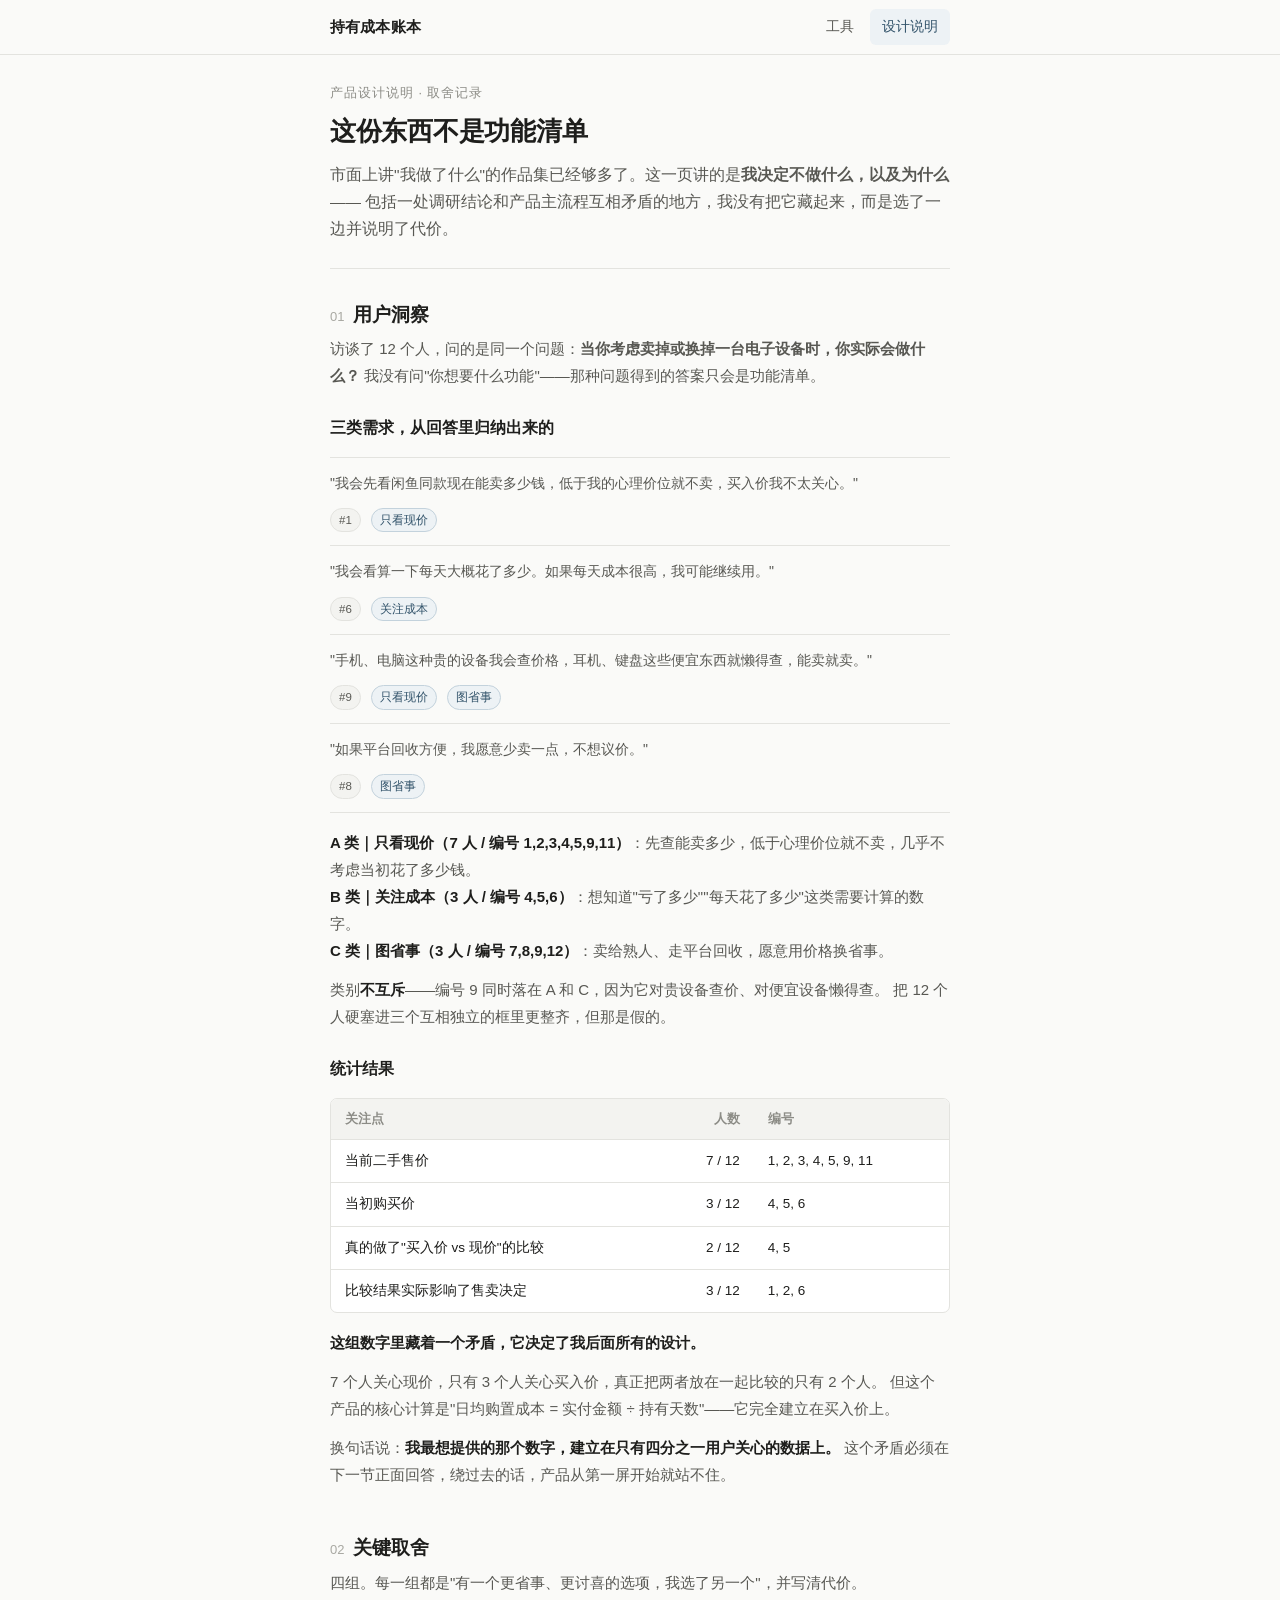
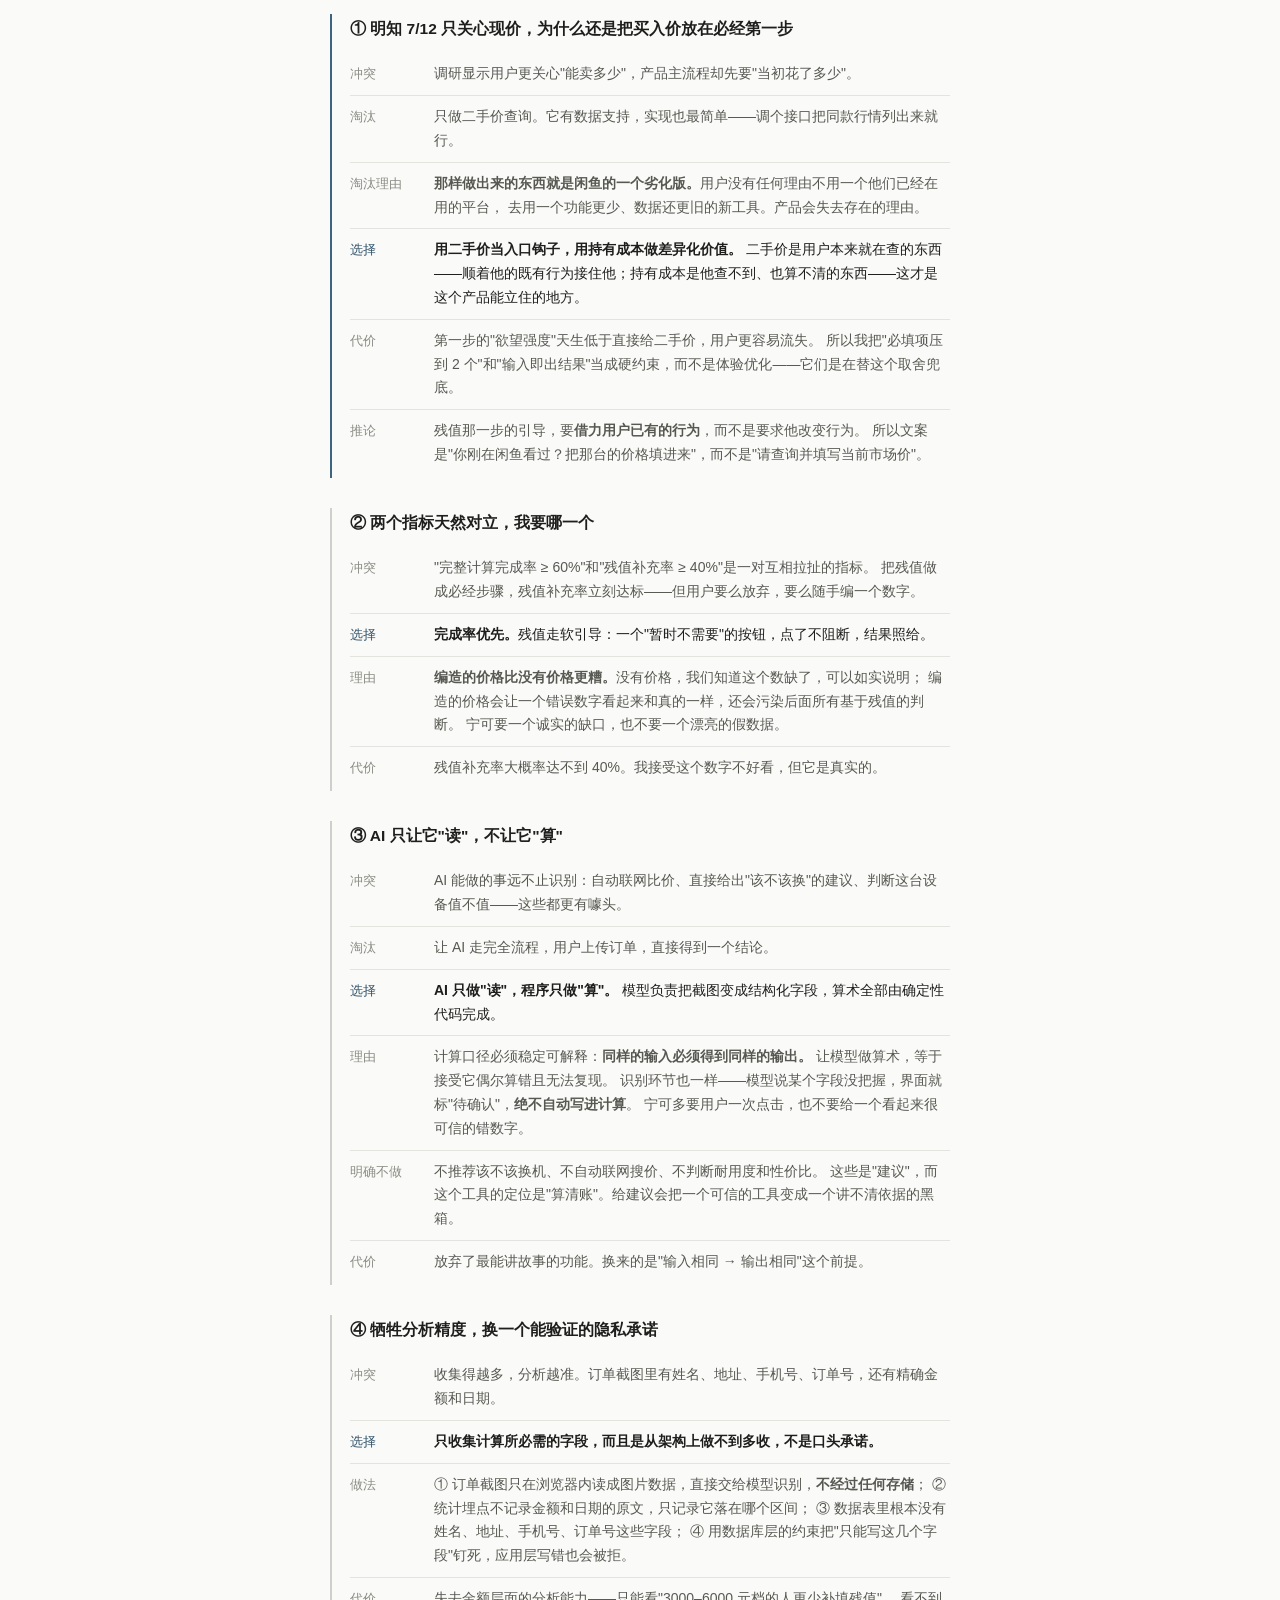
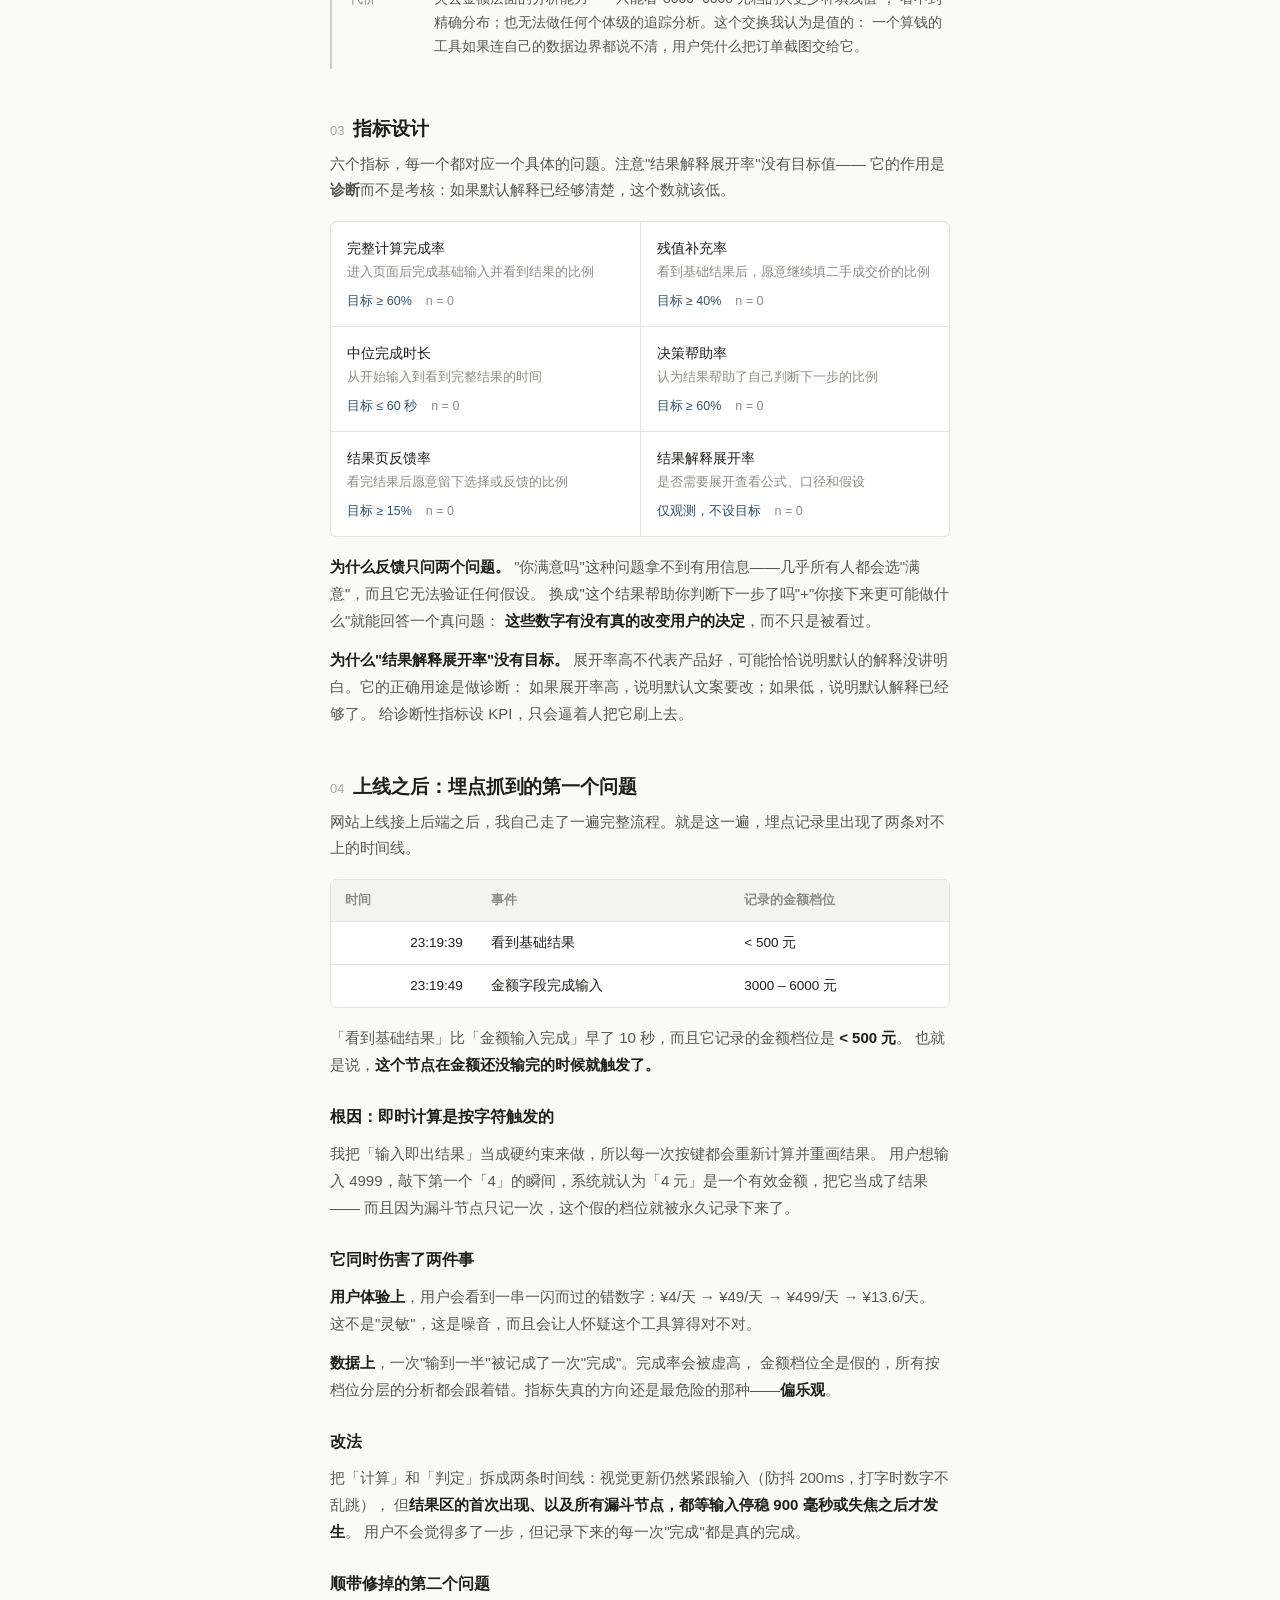
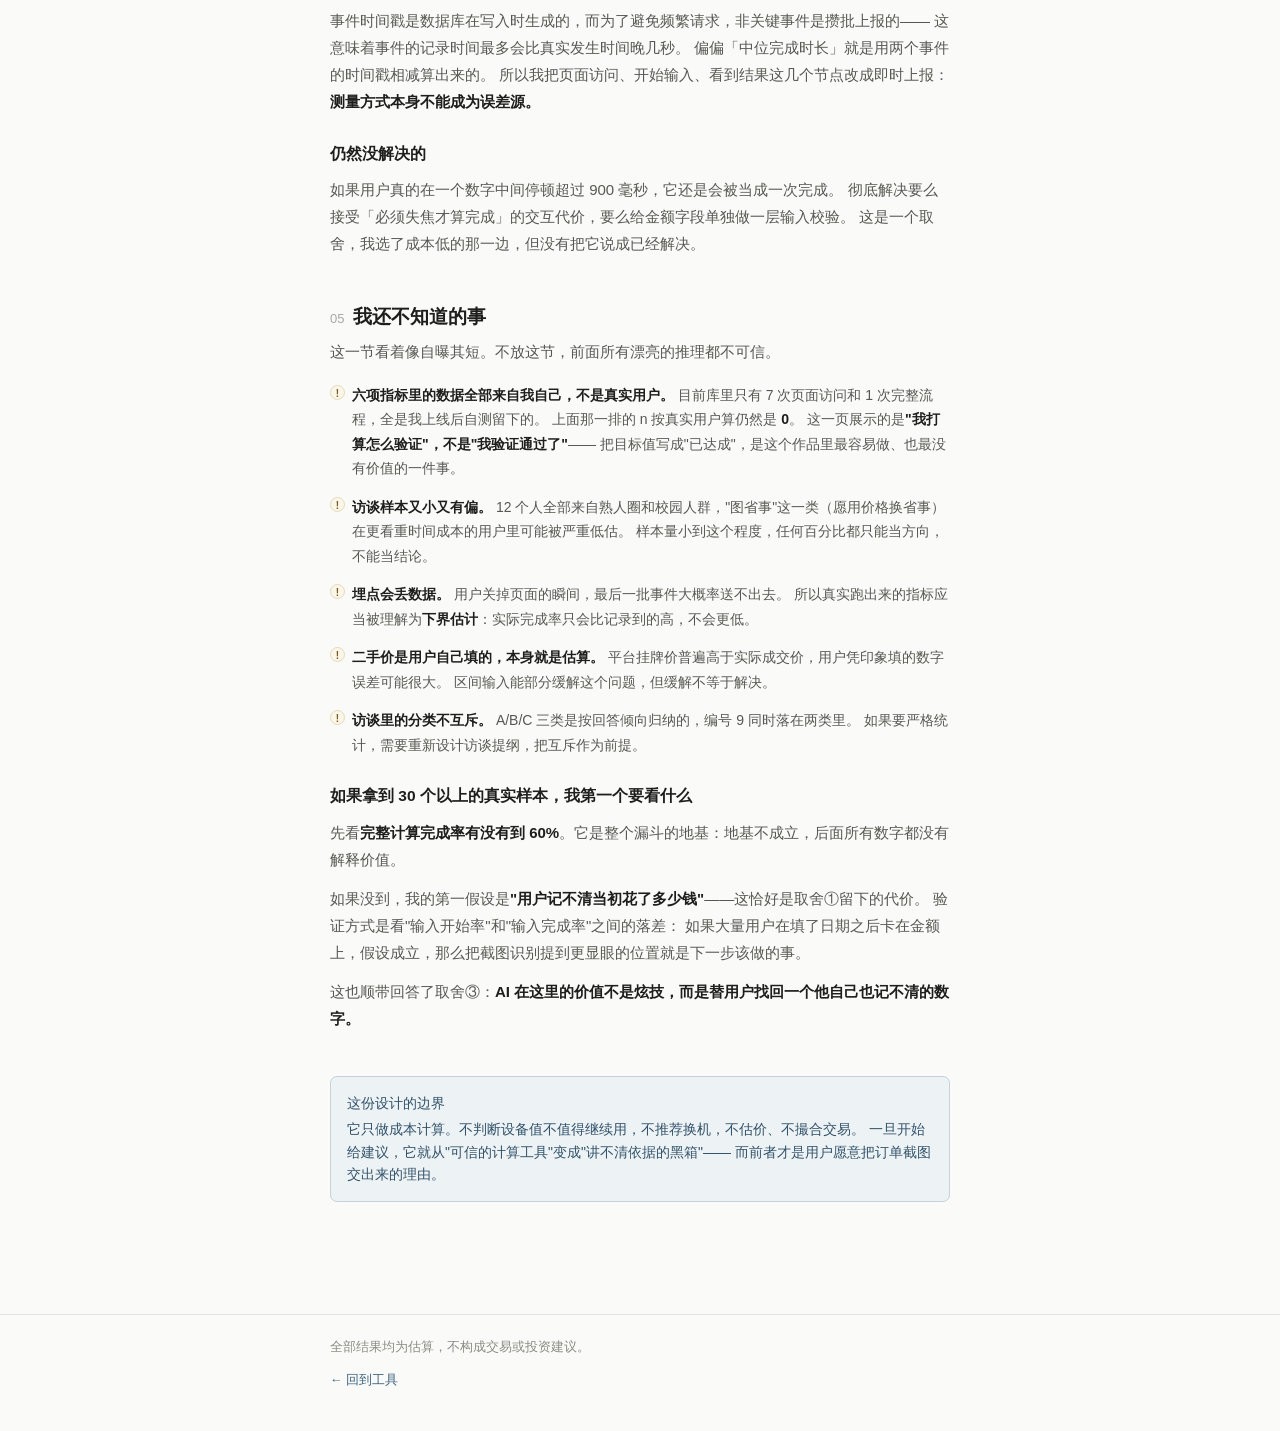
==== site/design.html @ 26c3d17f "初始提交：持有成本账本 v1.1 产品经理实习作品集网站。一个帮用户在出售或更换电子设备前 算清持有成本和价值回收情况的工具，站点自带设计说明页。  技术：纯静态 HTML/CSS/ES Module" ====
<!DOCTYPE html>
<html lang="zh-CN">
<head>
<meta charset="utf-8">
<meta name="viewport" content="width=device-width, initial-scale=1, viewport-fit=cover">
<title>设计说明与取舍记录 — 持有成本账本</title>
<meta name="description" content="12 人访谈的三类需求、四组关键取舍、六项指标口径，以及这份设计目前还不知道的事。">
<meta name="theme-color" content="#FAFAF8">
<link rel="stylesheet" href="assets/css/styles.css">
</head>
<body>

<header class="topbar">
  <div class="topbar__inner">
    <a class="brand" href="index.html">持有成本账本</a>
    <nav class="nav" aria-label="主导航">
      <a class="nav__link" href="index.html">工具</a>
      <a class="nav__link nav__link--active" href="design.html" aria-current="page">设计说明</a>
    </nav>
  </div>
</header>

<main class="page doc">

  <header class="doc__header">
    <div class="doc__kicker">产品设计说明 · 取舍记录</div>
    <h1 class="doc__title">这份东西不是功能清单</h1>
    <p class="doc__lead">
      市面上讲"我做了什么"的作品集已经够多了。这一页讲的是<strong>我决定不做什么，以及为什么</strong>——
      包括一处调研结论和产品主流程互相矛盾的地方，我没有把它藏起来，而是选了一边并说明了代价。
    </p>
  </header>

  <!-- ============================ 01 用户洞察 ============================ -->
  <section class="doc__section">
    <h2 class="doc__h2"><span class="doc__h2-num">01</span>用户洞察</h2>
    <p class="doc__intro">
      访谈了 12 个人，问的是同一个问题：<strong>当你考虑卖掉或换掉一台电子设备时，你实际会做什么？</strong>
      我没有问"你想要什么功能"——那种问题得到的答案只会是功能清单。
    </p>

    <div class="doc__body">
      <h3 class="doc__h3">三类需求，从回答里归纳出来的</h3>

      <div class="quote-list">
        <div class="quote">
          <p class="quote__text">"我会先看闲鱼同款现在能卖多少钱，低于我的心理价位就不卖，买入价我不太关心。"</p>
          <p class="quote__meta"><span class="tag">#1</span><span class="tag tag--accent">只看现价</span></p>
        </div>
        <div class="quote">
          <p class="quote__text">"我会看算一下每天大概花了多少。如果每天成本很高，我可能继续用。"</p>
          <p class="quote__meta"><span class="tag">#6</span><span class="tag tag--accent">关注成本</span></p>
        </div>
        <div class="quote">
          <p class="quote__text">"手机、电脑这种贵的设备我会查价格，耳机、键盘这些便宜东西就懒得查，能卖就卖。"</p>
          <p class="quote__meta"><span class="tag">#9</span><span class="tag tag--accent">只看现价</span><span class="tag tag--accent">图省事</span></p>
        </div>
        <div class="quote">
          <p class="quote__text">"如果平台回收方便，我愿意少卖一点，不想议价。"</p>
          <p class="quote__meta"><span class="tag">#8</span><span class="tag tag--accent">图省事</span></p>
        </div>
      </div>

      <p>
        <strong>A 类｜只看现价（7 人 / 编号 1,2,3,4,5,9,11）</strong>：先查能卖多少，低于心理价位就不卖，几乎不考虑当初花了多少钱。<br>
        <strong>B 类｜关注成本（3 人 / 编号 4,5,6）</strong>：想知道"亏了多少""每天花了多少"这类需要计算的数字。<br>
        <strong>C 类｜图省事（3 人 / 编号 7,8,9,12）</strong>：卖给熟人、走平台回收，愿意用价格换省事。
      </p>
      <p>
        类别<strong>不互斥</strong>——编号 9 同时落在 A 和 C，因为它对贵设备查价、对便宜设备懒得查。
        把 12 个人硬塞进三个互相独立的框里更整齐，但那是假的。
      </p>

      <h3 class="doc__h3">统计结果</h3>
    </div>

    <div class="table-wrap">
      <table>
        <thead>
          <tr><th>关注点</th><th class="num">人数</th><th>编号</th></tr>
        </thead>
        <tbody>
          <tr><td>当前二手售价</td><td class="num">7 / 12</td><td>1, 2, 3, 4, 5, 9, 11</td></tr>
          <tr><td>当初购买价</td><td class="num">3 / 12</td><td>4, 5, 6</td></tr>
          <tr><td>真的做了"买入价 vs 现价"的比较</td><td class="num">2 / 12</td><td>4, 5</td></tr>
          <tr><td>比较结果实际影响了售卖决定</td><td class="num">3 / 12</td><td>1, 2, 6</td></tr>
        </tbody>
      </table>
    </div>

    <div class="doc__body">
      <p>
        <strong>这组数字里藏着一个矛盾，它决定了我后面所有的设计。</strong>
      </p>
      <p>
        7 个人关心现价，只有 3 个人关心买入价，真正把两者放在一起比较的只有 2 个人。
        但这个产品的核心计算是"日均购置成本 = 实付金额 ÷ 持有天数"——它完全建立在买入价上。
      </p>
      <p>
        换句话说：<strong>我最想提供的那个数字，建立在只有四分之一用户关心的数据上。</strong>
        这个矛盾必须在下一节正面回答，绕过去的话，产品从第一屏开始就站不住。
      </p>
    </div>
  </section>

  <!-- ============================ 02 取舍 ============================ -->
  <section class="doc__section">
    <h2 class="doc__h2"><span class="doc__h2-num">02</span>关键取舍</h2>
    <p class="doc__intro">
      四组。每一组都是"有一个更省事、更讨喜的选项，我选了另一个"，并写清代价。
    </p>

    <div class="tradeoff tradeoff--key">
      <h3 class="tradeoff__title">① 明知 7/12 只关心现价，为什么还是把买入价放在必经第一步</h3>
      <dl>
        <div class="tradeoff__row">
          <dt>冲突</dt>
          <dd>调研显示用户更关心"能卖多少"，产品主流程却先要"当初花了多少"。</dd>
        </div>
        <div class="tradeoff__row">
          <dt>淘汰</dt>
          <dd>只做二手价查询。它有数据支持，实现也最简单——调个接口把同款行情列出来就行。</dd>
        </div>
        <div class="tradeoff__row">
          <dt>淘汰理由</dt>
          <dd>
            <strong>那样做出来的东西就是闲鱼的一个劣化版。</strong>用户没有任何理由不用一个他们已经在用的平台，
            去用一个功能更少、数据还更旧的新工具。产品会失去存在的理由。
          </dd>
        </div>
        <div class="tradeoff__row tradeoff__row--choice">
          <dt>选择</dt>
          <dd>
            <strong>用二手价当入口钩子，用持有成本做差异化价值。</strong>
            二手价是用户本来就在查的东西——顺着他的既有行为接住他；持有成本是他查不到、也算不清的东西——这才是这个产品能立住的地方。
          </dd>
        </div>
        <div class="tradeoff__row">
          <dt>代价</dt>
          <dd>
            第一步的"欲望强度"天生低于直接给二手价，用户更容易流失。
            所以我把"必填项压到 2 个"和"输入即出结果"当成硬约束，而不是体验优化——它们是在替这个取舍兜底。
          </dd>
        </div>
        <div class="tradeoff__row">
          <dt>推论</dt>
          <dd>
            残值那一步的引导，要<strong>借力用户已有的行为</strong>，而不是要求他改变行为。
            所以文案是"你刚在闲鱼看过？把那台的价格填进来"，而不是"请查询并填写当前市场价"。
          </dd>
        </div>
      </dl>
    </div>

    <div class="tradeoff">
      <h3 class="tradeoff__title">② 两个指标天然对立，我要哪一个</h3>
      <dl>
        <div class="tradeoff__row">
          <dt>冲突</dt>
          <dd>
            "完整计算完成率 ≥ 60%"和"残值补充率 ≥ 40%"是一对互相拉扯的指标。
            把残值做成必经步骤，残值补充率立刻达标——但用户要么放弃，要么随手编一个数字。
          </dd>
        </div>
        <div class="tradeoff__row tradeoff__row--choice">
          <dt>选择</dt>
          <dd>
            <strong>完成率优先。</strong>残值走软引导：一个"暂时不需要"的按钮，点了不阻断，结果照给。
          </dd>
        </div>
        <div class="tradeoff__row">
          <dt>理由</dt>
          <dd>
            <strong>编造的价格比没有价格更糟。</strong>没有价格，我们知道这个数缺了，可以如实说明；
            编造的价格会让一个错误数字看起来和真的一样，还会污染后面所有基于残值的判断。
            宁可要一个诚实的缺口，也不要一个漂亮的假数据。
          </dd>
        </div>
        <div class="tradeoff__row">
          <dt>代价</dt>
          <dd>残值补充率大概率达不到 40%。我接受这个数字不好看，但它是真实的。</dd>
        </div>
      </dl>
    </div>

    <div class="tradeoff">
      <h3 class="tradeoff__title">③ AI 只让它"读"，不让它"算"</h3>
      <dl>
        <div class="tradeoff__row">
          <dt>冲突</dt>
          <dd>
            AI 能做的事远不止识别：自动联网比价、直接给出"该不该换"的建议、判断这台设备值不值——这些都更有噱头。
          </dd>
        </div>
        <div class="tradeoff__row">
          <dt>淘汰</dt>
          <dd>让 AI 走完全流程，用户上传订单，直接得到一个结论。</dd>
        </div>
        <div class="tradeoff__row tradeoff__row--choice">
          <dt>选择</dt>
          <dd>
            <strong>AI 只做"读"，程序只做"算"。</strong>
            模型负责把截图变成结构化字段，算术全部由确定性代码完成。
          </dd>
        </div>
        <div class="tradeoff__row">
          <dt>理由</dt>
          <dd>
            计算口径必须稳定可解释：<strong>同样的输入必须得到同样的输出。</strong>
            让模型做算术，等于接受它偶尔算错且无法复现。
            识别环节也一样——模型说某个字段没把握，界面就标"待确认"，<strong>绝不自动写进计算</strong>。
            宁可多要用户一次点击，也不要给一个看起来很可信的错数字。
          </dd>
        </div>
        <div class="tradeoff__row">
          <dt>明确不做</dt>
          <dd>
            不推荐该不该换机、不自动联网搜价、不判断耐用度和性价比。
            这些是"建议"，而这个工具的定位是"算清账"。给建议会把一个可信的工具变成一个讲不清依据的黑箱。
          </dd>
        </div>
        <div class="tradeoff__row">
          <dt>代价</dt>
          <dd>放弃了最能讲故事的功能。换来的是"输入相同 → 输出相同"这个前提。</dd>
        </div>
      </dl>
    </div>

    <div class="tradeoff">
      <h3 class="tradeoff__title">④ 牺牲分析精度，换一个能验证的隐私承诺</h3>
      <dl>
        <div class="tradeoff__row">
          <dt>冲突</dt>
          <dd>收集得越多，分析越准。订单截图里有姓名、地址、手机号、订单号，还有精确金额和日期。</dd>
        </div>
        <div class="tradeoff__row tradeoff__row--choice">
          <dt>选择</dt>
          <dd><strong>只收集计算所必需的字段，而且是从架构上做不到多收，不是口头承诺。</strong></dd>
        </div>
        <div class="tradeoff__row">
          <dt>做法</dt>
          <dd>
            ① 订单截图只在浏览器内读成图片数据，直接交给模型识别，<strong>不经过任何存储</strong>；
            ② 统计埋点不记录金额和日期的原文，只记录它落在哪个区间；
            ③ 数据表里根本没有姓名、地址、手机号、订单号这些字段；
            ④ 用数据库层的约束把"只能写这几个字段"钉死，应用层写错也会被拒。
          </dd>
        </div>
        <div class="tradeoff__row">
          <dt>代价</dt>
          <dd>
            失去金额层面的分析能力——只能看"3000–6000 元档的人更少补填残值"，
            看不到精确分布；也无法做任何个体级的追踪分析。这个交换我认为是值的：
            一个算钱的工具如果连自己的数据边界都说不清，用户凭什么把订单截图交给它。
          </dd>
        </div>
      </dl>
    </div>
  </section>

  <!-- ============================ 03 指标 ============================ -->
  <section class="doc__section">
    <h2 class="doc__h2"><span class="doc__h2-num">03</span>指标设计</h2>
    <p class="doc__intro">
      六个指标，每一个都对应一个具体的问题。注意"结果解释展开率"没有目标值——
      它的作用是<strong>诊断</strong>而不是考核：如果默认解释已经够清楚，这个数就该低。
    </p>

    <div class="metric-grid">
      <div class="metric">
        <div class="metric__name">完整计算完成率</div>
        <p class="metric__def">进入页面后完成基础输入并看到结果的比例</p>
        <div class="metric__foot"><span class="metric__target">目标 ≥ 60%</span><span class="metric__n">n = 0</span></div>
      </div>
      <div class="metric">
        <div class="metric__name">残值补充率</div>
        <p class="metric__def">看到基础结果后，愿意继续填二手成交价的比例</p>
        <div class="metric__foot"><span class="metric__target">目标 ≥ 40%</span><span class="metric__n">n = 0</span></div>
      </div>
      <div class="metric">
        <div class="metric__name">中位完成时长</div>
        <p class="metric__def">从开始输入到看到完整结果的时间</p>
        <div class="metric__foot"><span class="metric__target">目标 ≤ 60 秒</span><span class="metric__n">n = 0</span></div>
      </div>
      <div class="metric">
        <div class="metric__name">决策帮助率</div>
        <p class="metric__def">认为结果帮助了自己判断下一步的比例</p>
        <div class="metric__foot"><span class="metric__target">目标 ≥ 60%</span><span class="metric__n">n = 0</span></div>
      </div>
      <div class="metric">
        <div class="metric__name">结果页反馈率</div>
        <p class="metric__def">看完结果后愿意留下选择或反馈的比例</p>
        <div class="metric__foot"><span class="metric__target">目标 ≥ 15%</span><span class="metric__n">n = 0</span></div>
      </div>
      <div class="metric">
        <div class="metric__name">结果解释展开率</div>
        <p class="metric__def">是否需要展开查看公式、口径和假设</p>
        <div class="metric__foot"><span class="metric__target">仅观测，不设目标</span><span class="metric__n">n = 0</span></div>
      </div>
    </div>

    <div class="doc__body">
      <p>
        <strong>为什么反馈只问两个问题。</strong>
        "你满意吗"这种问题拿不到有用信息——几乎所有人都会选"满意"，而且它无法验证任何假设。
        换成"这个结果帮助你判断下一步了吗"+"你接下来更可能做什么"就能回答一个真问题：
        <strong>这些数字有没有真的改变用户的决定</strong>，而不只是被看过。
      </p>
      <p>
        <strong>为什么"结果解释展开率"没有目标。</strong>
        展开率高不代表产品好，可能恰恰说明默认的解释没讲明白。它的正确用途是做诊断：
        如果展开率高，说明默认文案要改；如果低，说明默认解释已经够了。
        给诊断性指标设 KPI，只会逼着人把它刷上去。
      </p>
    </div>
  </section>

  <!-- ==================== 04 上线后发现的问题 ==================== -->
  <section class="doc__section">
    <h2 class="doc__h2"><span class="doc__h2-num">04</span>上线之后：埋点抓到的第一个问题</h2>
    <p class="doc__intro">
      网站上线接上后端之后，我自己走了一遍完整流程。就是这一遍，埋点记录里出现了两条对不上的时间线。
    </p>

    <div class="table-wrap">
      <table>
        <thead>
          <tr><th>时间</th><th>事件</th><th>记录的金额档位</th></tr>
        </thead>
        <tbody>
          <tr><td class="num">23:19:39</td><td>看到基础结果</td><td>&lt; 500 元</td></tr>
          <tr><td class="num">23:19:49</td><td>金额字段完成输入</td><td>3000 – 6000 元</td></tr>
        </tbody>
      </table>
    </div>

    <div class="doc__body">
      <p>
        「看到基础结果」比「金额输入完成」早了 10 秒，而且它记录的金额档位是 <strong>&lt; 500 元</strong>。
        也就是说，<strong>这个节点在金额还没输完的时候就触发了。</strong>
      </p>

      <h3 class="doc__h3">根因：即时计算是按字符触发的</h3>
      <p>
        我把「输入即出结果」当成硬约束来做，所以每一次按键都会重新计算并重画结果。
        用户想输入 4999，敲下第一个「4」的瞬间，系统就认为「4 元」是一个有效金额，把它当成了结果——
        而且因为漏斗节点只记一次，这个假的档位就被永久记录下来了。
      </p>

      <h3 class="doc__h3">它同时伤害了两件事</h3>
      <p>
        <strong>用户体验上</strong>，用户会看到一串一闪而过的错数字：¥4/天 → ¥49/天 → ¥499/天 → ¥13.6/天。
        这不是"灵敏"，这是噪音，而且会让人怀疑这个工具算得对不对。
      </p>
      <p>
        <strong>数据上</strong>，一次"输到一半"被记成了一次"完成"。完成率会被虚高，
        金额档位全是假的，所有按档位分层的分析都会跟着错。指标失真的方向还是最危险的那种——<strong>偏乐观</strong>。
      </p>

      <h3 class="doc__h3">改法</h3>
      <p>
        把「计算」和「判定」拆成两条时间线：视觉更新仍然紧跟输入（防抖 200ms，打字时数字不乱跳），
        但<strong>结果区的首次出现、以及所有漏斗节点，都等输入停稳 900 毫秒或失焦之后才发生</strong>。
        用户不会觉得多了一步，但记录下来的每一次"完成"都是真的完成。
      </p>

      <h3 class="doc__h3">顺带修掉的第二个问题</h3>
      <p>
        事件时间戳是数据库在写入时生成的，而为了避免频繁请求，非关键事件是攒批上报的——
        这意味着事件的记录时间最多会比真实发生时间晚几秒。
        偏偏「中位完成时长」就是用两个事件的时间戳相减算出来的。
        所以我把页面访问、开始输入、看到结果这几个节点改成即时上报：<strong>测量方式本身不能成为误差源。</strong>
      </p>

      <h3 class="doc__h3">仍然没解决的</h3>
      <p>
        如果用户真的在一个数字中间停顿超过 900 毫秒，它还是会被当成一次完成。
        彻底解决要么接受「必须失焦才算完成」的交互代价，要么给金额字段单独做一层输入校验。
        这是一个取舍，我选了成本低的那一边，但没有把它说成已经解决。
      </p>
    </div>
  </section>

  <!-- ============================ 05 局限 ============================ -->
  <section class="doc__section">
    <h2 class="doc__h2"><span class="doc__h2-num">05</span>我还不知道的事</h2>
    <p class="doc__intro">
      这一节看着像自曝其短。不放这节，前面所有漂亮的推理都不可信。
    </p>

    <div class="limit-list">
      <div class="limit">
        <strong>六项指标里的数据全部来自我自己，不是真实用户。</strong>
        目前库里只有 7 次页面访问和 1 次完整流程，全是我上线后自测留下的。
        上面那一排的 n 按真实用户算仍然是 <strong>0</strong>。
        这一页展示的是<strong>"我打算怎么验证"，不是"我验证通过了"</strong>——
        把目标值写成"已达成"，是这个作品里最容易做、也最没有价值的一件事。
      </div>
      <div class="limit">
        <strong>访谈样本又小又有偏。</strong>
        12 个人全部来自熟人圈和校园人群，"图省事"这一类（愿用价格换省事）
        在更看重时间成本的用户里可能被严重低估。
        样本量小到这个程度，任何百分比都只能当方向，不能当结论。
      </div>
      <div class="limit">
        <strong>埋点会丢数据。</strong>
        用户关掉页面的瞬间，最后一批事件大概率送不出去。
        所以真实跑出来的指标应当被理解为<strong>下界估计</strong>：实际完成率只会比记录到的高，不会更低。
      </div>
      <div class="limit">
        <strong>二手价是用户自己填的，本身就是估算。</strong>
        平台挂牌价普遍高于实际成交价，用户凭印象填的数字误差可能很大。
        区间输入能部分缓解这个问题，但缓解不等于解决。
      </div>
      <div class="limit">
        <strong>访谈里的分类不互斥。</strong>
        A/B/C 三类是按回答倾向归纳的，编号 9 同时落在两类里。
        如果要严格统计，需要重新设计访谈提纲，把互斥作为前提。
      </div>
    </div>

    <div class="doc__body">
      <h3 class="doc__h3">如果拿到 30 个以上的真实样本，我第一个要看什么</h3>
      <p>
        先看<strong>完整计算完成率有没有到 60%</strong>。它是整个漏斗的地基：地基不成立，后面所有数字都没有解释价值。
      </p>
      <p>
        如果没到，我的第一假设是<strong>"用户记不清当初花了多少钱"</strong>——这恰好是取舍①留下的代价。
        验证方式是看"输入开始率"和"输入完成率"之间的落差：
        如果大量用户在填了日期之后卡在金额上，假设成立，那么把截图识别提到更显眼的位置就是下一步该做的事。
      </p>
      <p>
        这也顺带回答了取舍③：<strong>AI 在这里的价值不是炫技，而是替用户找回一个他自己也记不清的数字。</strong>
      </p>
    </div>
  </section>

  <div class="notice notice--accent">
    <div class="notice__title">这份设计的边界</div>
    <p>它只做成本计算。不判断设备值不值得继续用，不推荐换机，不估价、不撮合交易。
       一旦开始给建议，它就从"可信的计算工具"变成"讲不清依据的黑箱"——
       而前者才是用户愿意把订单截图交出来的理由。</p>
  </div>

</main>

<footer class="footer">
  <div class="footer__inner">
    <p>全部结果均为估算，不构成交易或投资建议。</p>
    <div class="footer__links">
      <a href="index.html">← 回到工具</a>
    </div>
  </div>
</footer>

</body>
</html>
---- site/assets/css/styles.css ----
/* ==========================================================================
   持有成本账本 — 样式表
   原则：浅色中性背景 / 深灰近黑正文 / 单一低饱和强调色 / 圆角 6–8px
        移动端优先 / 无渐变 / 无装饰插画 / 无光效
   数字层级：主金额 > 百分比与日均 > 公式与说明
   ========================================================================== */

:root {
  /* 表面与文字 */
  --bg:            #FAFAF8;
  --surface:       #FFFFFF;
  --surface-sunken:#F3F3F0;
  --border:        #E3E3DF;
  --border-strong: #D0D0CB;

  --text:          #1E1E1C;
  --text-secondary:#585853;
  --text-muted:    #8C8C86;
  --text-faint:    #A8A8A2;

  /* 唯一低饱和强调色 */
  --accent:        #3E6580;
  --accent-dark:   #32536A;
  --accent-tint:   #EDF2F5;
  --accent-line:   #C3D2DC;

  /* 状态色（低饱和，只用于提示与错误，不表达涨跌） */
  --warn-text:     #7A5C22;
  --warn-bg:       #FBF6EA;
  --warn-line:     #E8D9B5;
  --error-text:    #8A4A42;
  --error-bg:      #FBF1EF;
  --error-line:    #E8CBC6;

  /* 尺寸 */
  --radius:        7px;
  --radius-sm:     6px;
  --radius-pill:   999px;

  --measure:       660px;
  --gutter:        20px;

  /* 字体 */
  --font: -apple-system, BlinkMacSystemFont, "Segoe UI", "PingFang SC",
          "Hiragino Sans GB", "Microsoft YaHei", "Source Han Sans SC",
          "Noto Sans CJK SC", "Helvetica Neue", Arial, sans-serif;
  --font-mono: ui-monospace, SFMono-Regular, "SF Mono", Menlo, Consolas,
               "Liberation Mono", monospace;
}

/* --------------------------------------------------------------------------
   Reset
   -------------------------------------------------------------------------- */

*, *::before, *::after { box-sizing: border-box; }

html {
  -webkit-text-size-adjust: 100%;
  scroll-behavior: smooth;
}

body {
  margin: 0;
  background: var(--bg);
  color: var(--text);
  font-family: var(--font);
  font-size: 15px;
  line-height: 1.65;
  -webkit-font-smoothing: antialiased;
  text-rendering: optimizeLegibility;
}

h1, h2, h3, h4, p, dl, dd, dt, figure, blockquote { margin: 0; }
ul, ol { margin: 0; padding: 0; list-style: none; }
button { font: inherit; color: inherit; }

a { color: var(--accent); text-decoration: none; }
a:hover { text-decoration: underline; text-underline-offset: 2px; }

/* --------------------------------------------------------------------------
   顶栏
   -------------------------------------------------------------------------- */

.topbar {
  position: sticky;
  top: 0;
  z-index: 20;
  background: rgba(250, 250, 248, 0.92);
  backdrop-filter: saturate(160%) blur(8px);
  border-bottom: 1px solid var(--border);
}

.topbar__inner {
  max-width: var(--measure);
  margin: 0 auto;
  padding: 0 var(--gutter);
  height: 54px;
  display: flex;
  align-items: center;
  justify-content: space-between;
  gap: 16px;
}

.brand {
  font-size: 15px;
  font-weight: 600;
  color: var(--text);
  letter-spacing: 0.01em;
  white-space: nowrap;
}
.brand:hover { text-decoration: none; color: var(--accent); }

.nav { display: flex; gap: 4px; }

.nav__link {
  display: inline-block;
  padding: 6px 12px;
  border-radius: var(--radius-sm);
  font-size: 14px;
  color: var(--text-secondary);
  white-space: nowrap;
}
.nav__link:hover {
  text-decoration: none;
  background: var(--surface-sunken);
  color: var(--text);
}
.nav__link--active {
  background: var(--accent-tint);
  color: var(--accent-dark);
  font-weight: 500;
}

/* --------------------------------------------------------------------------
   页面容器
   -------------------------------------------------------------------------- */

.page {
  max-width: var(--measure);
  margin: 0 auto;
  padding: 28px var(--gutter) 72px;
}

.page__title {
  font-size: 25px;
  line-height: 1.35;
  font-weight: 600;
  letter-spacing: -0.01em;
  margin-bottom: 8px;
}

.page__sub {
  color: var(--text-secondary);
  margin-bottom: 28px;
}

/* 分区之间用发丝线与留白分隔，不做卡片嵌套 */
.section { padding-bottom: 32px; }
.section + .section {
  border-top: 1px solid var(--border);
  padding-top: 32px;
}
.section[hidden] { display: none; }

.section__title {
  font-size: 13px;
  font-weight: 600;
  letter-spacing: 0.08em;
  text-transform: uppercase;
  color: var(--text-muted);
  margin-bottom: 16px;
}

.section__lead {
  color: var(--text-secondary);
  margin: -8px 0 20px;
}

/* --------------------------------------------------------------------------
   表单
   -------------------------------------------------------------------------- */

.form { display: block; }

.field { margin-bottom: 22px; }

.field__label {
  display: block;
  font-size: 14px;
  font-weight: 500;
  margin-bottom: 7px;
  color: var(--text);
}

.field__req {
  font-size: 12px;
  color: var(--text-muted);
  font-weight: 400;
  margin-left: 6px;
}

.field__input {
  display: block;
  width: 100%;
  padding: 11px 13px;
  font-family: inherit;
  font-size: 16px;   /* 16px 避免移动端聚焦缩放 */
  line-height: 1.4;
  color: var(--text);
  background: var(--surface);
  border: 1px solid var(--border-strong);
  border-radius: var(--radius);
  transition: border-color .12s ease, box-shadow .12s ease;
  font-variant-numeric: tabular-nums;
}

.field__input::placeholder { color: var(--text-faint); }

.field__input:focus {
  outline: none;
  border-color: var(--accent);
  box-shadow: 0 0 0 3px var(--accent-tint);
}

/* 校验状态：错误与提示分别落在可见边框上（金额输入的外框是 .input-affix） */
.field__input.is-invalid,
.input-affix.is-invalid,
.ocr-review__input.is-invalid {
  border-color: var(--error-line);
  background: var(--error-bg);
}
.field__input.is-warn,
.input-affix.is-warn {
  border-color: var(--warn-line);
  background: var(--warn-bg);
}

.field__hint {
  font-size: 12.5px;
  color: var(--text-muted);
  margin-top: 6px;
  line-height: 1.5;
}

.field__error {
  font-size: 12.5px;
  color: var(--error-text);
  margin-top: 6px;
  line-height: 1.5;
}
.field__error[hidden] { display: none; }

/* 带前后缀的金额输入 */
.input-affix {
  display: flex;
  align-items: stretch;
  border: 1px solid var(--border-strong);
  border-radius: var(--radius);
  background: var(--surface);
  overflow: hidden;
  transition: border-color .12s ease, box-shadow .12s ease;
}
.input-affix:focus-within {
  border-color: var(--accent);
  box-shadow: 0 0 0 3px var(--accent-tint);
}
.input-affix__sign {
  display: flex;
  align-items: center;
  padding: 0 2px 0 13px;
  color: var(--text-muted);
  font-size: 16px;
  user-select: none;
}
.input-affix__input {
  flex: 1;
  min-width: 0;
  border: 0;
  background: transparent;
  padding: 11px 13px 11px 5px;
  font-family: inherit;
  font-size: 16px;
  color: var(--text);
  font-variant-numeric: tabular-nums;
}
.input-affix__input:focus { outline: none; }
.input-affix__input::placeholder { color: var(--text-faint); }

/* 区间输入 */
.range-inputs {
  display: flex;
  align-items: center;
  gap: 10px;
}
.range-inputs > * { flex: 1; min-width: 0; }
.range-inputs__sep {
  flex: 0 0 auto;
  color: var(--text-muted);
  font-size: 14px;
}

/* 分段选择 */
.segmented {
  display: inline-flex;
  padding: 2px;
  background: var(--surface-sunken);
  border: 1px solid var(--border);
  border-radius: var(--radius);
  gap: 2px;
}
.segmented__btn {
  border: 0;
  background: transparent;
  padding: 6px 14px;
  border-radius: 5px;
  font-size: 13.5px;
  color: var(--text-secondary);
  cursor: pointer;
  white-space: nowrap;
  transition: background .12s ease, color .12s ease;
}
.segmented__btn:hover { color: var(--text); }
.segmented__btn[aria-pressed="true"] {
  background: var(--surface);
  color: var(--accent-dark);
  font-weight: 500;
  box-shadow: 0 1px 2px rgba(0, 0, 0, 0.05);
}

/* --------------------------------------------------------------------------
   按钮
   -------------------------------------------------------------------------- */

.btn {
  display: inline-flex;
  align-items: center;
  justify-content: center;
  gap: 7px;
  padding: 11px 18px;
  border-radius: var(--radius);
  border: 1px solid transparent;
  font-size: 15px;
  font-weight: 500;
  cursor: pointer;
  transition: background .12s ease, border-color .12s ease, color .12s ease;
  text-align: center;
}
.btn:hover { text-decoration: none; }

.btn--primary {
  background: var(--accent);
  color: #fff;
}
.btn--primary:hover { background: var(--accent-dark); }

.btn--ghost {
  background: var(--surface);
  border-color: var(--border-strong);
  color: var(--text);
}
.btn--ghost:hover { background: var(--surface-sunken); }

.btn--quiet {
  background: transparent;
  color: var(--text-secondary);
  padding: 8px 10px;
  font-size: 14px;
}
.btn--quiet:hover { color: var(--text); background: var(--surface-sunken); }

.btn--block { width: 100%; }
.btn[disabled] { opacity: .5; cursor: not-allowed; }

.btn-row {
  display: flex;
  flex-wrap: wrap;
  gap: 10px;
  align-items: center;
  margin-top: 4px;
}

/* --------------------------------------------------------------------------
   结果区
   -------------------------------------------------------------------------- */

/* 主数字：金额最大 */
.result-hero {
  padding: 4px 0 20px;
}
.result-hero__label {
  font-size: 13px;
  color: var(--text-muted);
  margin-bottom: 6px;
}
.result-hero__value {
  font-size: 44px;
  line-height: 1.1;
  font-weight: 600;
  letter-spacing: -0.02em;
  font-variant-numeric: tabular-nums;
  color: var(--text);
}
.result-hero__value .unit {
  font-size: 17px;
  font-weight: 400;
  color: var(--text-muted);
  margin-left: 6px;
  letter-spacing: 0;
}
.result-hero__note {
  font-size: 12.5px;
  color: var(--text-muted);
  margin-top: 8px;
}

/* 次级指标 */
.stats {
  display: grid;
  grid-template-columns: repeat(2, minmax(0, 1fr));
  gap: 1px;
  background: var(--border);
  border: 1px solid var(--border);
  border-radius: var(--radius);
  overflow: hidden;
}
.stats--three { grid-template-columns: repeat(3, minmax(0, 1fr)); }

.stat {
  background: var(--surface);
  padding: 14px 15px;
}
.stat__label {
  font-size: 12.5px;
  color: var(--text-muted);
  margin-bottom: 4px;
}
.stat__value {
  font-size: 21px;
  font-weight: 600;
  letter-spacing: -0.01em;
  font-variant-numeric: tabular-nums;
  color: var(--text);
}
.stat__value--muted {
  color: var(--text-muted);
  font-size: 17px;
  font-weight: 400;
}
.stat__sub {
  font-size: 12px;
  color: var(--text-faint);
  margin-top: 2px;
  font-variant-numeric: tabular-nums;
}

/* 未计入残值的说明块（替代显示 0 元） */
.notice {
  border: 1px solid var(--border);
  border-radius: var(--radius);
  padding: 15px 16px;
  background: var(--surface);
  font-size: 14px;
  color: var(--text-secondary);
  line-height: 1.6;
}
.notice__title {
  font-weight: 500;
  color: var(--text);
  margin-bottom: 4px;
}
.notice--accent {
  background: var(--accent-tint);
  border-color: var(--accent-line);
  color: var(--accent-dark);
}
.notice--accent .notice__title { color: var(--accent-dark); }
.notice--warn {
  background: var(--warn-bg);
  border-color: var(--warn-line);
  color: var(--warn-text);
}
.notice--warn .notice__title { color: var(--warn-text); }

.notice + .notice { margin-top: 10px; }

/* 残值引导 */
.residual-call {
  margin-top: 22px;
  padding-top: 20px;
  border-top: 1px solid var(--border);
}
.residual-call__title {
  font-size: 15px;
  font-weight: 600;
  margin-bottom: 5px;
}
.residual-call__desc {
  font-size: 13.5px;
  color: var(--text-secondary);
  margin-bottom: 14px;
  line-height: 1.6;
}

/* --------------------------------------------------------------------------
   可展开的公式与口径
   -------------------------------------------------------------------------- */

.details {
  margin-top: 26px;
  border-top: 1px solid var(--border);
  padding-top: 4px;
}
.details__summary {
  display: flex;
  align-items: center;
  gap: 7px;
  padding: 12px 0;
  font-size: 13.5px;
  color: var(--text-secondary);
  cursor: pointer;
  list-style: none;
  user-select: none;
}
.details__summary::-webkit-details-marker { display: none; }
.details__summary:hover { color: var(--text); }
.details__summary::before {
  content: "";
  width: 0;
  height: 0;
  border-left: 4.5px solid currentColor;
  border-top: 4px solid transparent;
  border-bottom: 4px solid transparent;
  transition: transform .15s ease;
  flex: 0 0 auto;
}
.details[open] > .details__summary::before { transform: rotate(90deg); }

.details__body {
  padding: 4px 0 18px;
  font-size: 13.5px;
  color: var(--text-secondary);
  line-height: 1.75;
}
.details__body > * + * { margin-top: 18px; }

.details__label {
  font-size: 12px;
  font-weight: 600;
  letter-spacing: 0.06em;
  color: var(--text-muted);
  margin-bottom: 9px;
}

.formula-list {
  display: grid;
  gap: 7px;
  font-family: var(--font-mono);
  font-size: 12.5px;
  color: var(--text-secondary);
  background: var(--surface-sunken);
  border-radius: var(--radius-sm);
  padding: 13px 14px;
  overflow-x: auto;
}
.formula-list li { white-space: nowrap; }
.formula-list .formula-list__note {
  white-space: normal;
  font-family: var(--font);
  color: var(--text-muted);
  margin-top: 3px;
}

.assumption-list {
  display: grid;
  gap: 8px;
  font-size: 13px;
  color: var(--text-secondary);
}
.assumption-list li {
  padding-left: 15px;
  position: relative;
  line-height: 1.6;
}
.assumption-list li::before {
  content: "";
  position: absolute;
  left: 3px;
  top: 9px;
  width: 4px;
  height: 4px;
  border-radius: 50%;
  background: var(--border-strong);
}

/* --------------------------------------------------------------------------
   AI 识别入口
   -------------------------------------------------------------------------- */

.ocr {
  border: 1px solid var(--border);
  border-radius: var(--radius);
  background: var(--surface);
  padding: 15px 16px;
  margin-bottom: 26px;
}
.ocr__head {
  display: flex;
  align-items: baseline;
  justify-content: space-between;
  gap: 12px;
  flex-wrap: wrap;
}
.ocr__title {
  font-size: 14px;
  font-weight: 500;
}
.ocr__tag {
  font-size: 11.5px;
  color: var(--accent-dark);
  background: var(--accent-tint);
  border-radius: var(--radius-pill);
  padding: 2px 9px;
  white-space: nowrap;
}
.ocr__desc {
  font-size: 13px;
  color: var(--text-secondary);
  margin-top: 5px;
  line-height: 1.6;
}
.ocr__actions {
  display: flex;
  align-items: center;
  gap: 10px;
  flex-wrap: wrap;
  margin-top: 13px;
}
.ocr__filename {
  font-size: 12.5px;
  color: var(--text-muted);
  overflow: hidden;
  text-overflow: ellipsis;
  white-space: nowrap;
  max-width: 100%;
}
.ocr__progress {
  font-size: 13px;
  color: var(--text-secondary);
  margin-top: 11px;
}
.ocr__progress[hidden] { display: none; }

.ocr-result {
  margin-top: 14px;
  padding-top: 14px;
  border-top: 1px solid var(--border);
}
.ocr-result[hidden] { display: none; }

.ocr-review {
  display: grid;
  gap: 12px;
  margin-top: 12px;
}
.ocr-review__row {
  display: grid;
  grid-template-columns: 88px minmax(0, 1fr);
  align-items: center;
  gap: 10px;
}
.ocr-review__name {
  font-size: 13px;
  color: var(--text-secondary);
}
.ocr-review__input {
  width: 100%;
  padding: 8px 10px;
  font-family: inherit;
  font-size: 14px;
  border: 1px solid var(--border-strong);
  border-radius: var(--radius-sm);
  background: var(--surface);
  color: var(--text);
  font-variant-numeric: tabular-nums;
}
.ocr-review__input:focus {
  outline: none;
  border-color: var(--accent);
  box-shadow: 0 0 0 3px var(--accent-tint);
}
.ocr-review__row--unsure .ocr-review__input {
  border-color: var(--warn-line);
  background: var(--warn-bg);
}
.ocr-review__flag {
  font-size: 11.5px;
  color: var(--warn-text);
  margin-left: 6px;
  white-space: nowrap;
}

/* --------------------------------------------------------------------------
   反馈弹层
   -------------------------------------------------------------------------- */

.feedback {
  position: fixed;
  inset: 0;
  z-index: 50;
  display: flex;
  align-items: flex-end;
  justify-content: center;
  padding: 0;
  background: rgba(30, 30, 28, 0.32);
}
.feedback[hidden] { display: none; }

@media (min-width: 560px) {
  .feedback { align-items: center; padding: 24px; }
}

.feedback__panel {
  width: 100%;
  max-width: 460px;
  background: var(--surface);
  border: 1px solid var(--border);
  border-radius: var(--radius) var(--radius) 0 0;
  padding: 22px var(--gutter) 26px;
  max-height: 90vh;
  overflow-y: auto;
}
@media (min-width: 560px) {
  .feedback__panel { border-radius: var(--radius); padding: 24px 26px 26px; }
}

.feedback__title {
  font-size: 16px;
  font-weight: 600;
  margin-bottom: 4px;
}
.feedback__desc {
  font-size: 13px;
  color: var(--text-muted);
  margin-bottom: 20px;
}
.feedback__q {
  font-size: 14px;
  font-weight: 500;
  margin-bottom: 10px;
}
.feedback__q-num {
  color: var(--text-muted);
  font-weight: 400;
  margin-right: 5px;
}
.feedback__block + .feedback__block { margin-top: 22px; }

.choice-list { display: grid; gap: 7px; }

.choice {
  display: flex;
  align-items: center;
  gap: 10px;
  padding: 10px 13px;
  border: 1px solid var(--border-strong);
  border-radius: var(--radius-sm);
  background: var(--surface);
  cursor: pointer;
  font-size: 14px;
  text-align: left;
  width: 100%;
  transition: border-color .12s ease, background .12s ease;
}
.choice:hover { border-color: var(--text-faint); }
.choice[aria-pressed="true"] {
  border-color: var(--accent);
  background: var(--accent-tint);
  color: var(--accent-dark);
}
.choice__dot {
  width: 15px;
  height: 15px;
  border-radius: 50%;
  border: 1.5px solid var(--border-strong);
  flex: 0 0 auto;
  position: relative;
  transition: border-color .12s ease;
}
.choice[aria-pressed="true"] .choice__dot { border-color: var(--accent); }
.choice[aria-pressed="true"] .choice__dot::after {
  content: "";
  position: absolute;
  inset: 3px;
  border-radius: 50%;
  background: var(--accent);
}

.feedback__actions {
  display: flex;
  gap: 10px;
  align-items: center;
  margin-top: 24px;
}
.feedback__actions .btn--primary { flex: 1; }

/* --------------------------------------------------------------------------
   设计说明页
   -------------------------------------------------------------------------- */

.doc { max-width: var(--measure); }

.doc__header {
  padding-bottom: 26px;
  border-bottom: 1px solid var(--border);
  margin-bottom: 30px;
}
.doc__kicker {
  font-size: 12.5px;
  letter-spacing: 0.08em;
  text-transform: uppercase;
  color: var(--text-muted);
  margin-bottom: 10px;
}
.doc__title {
  font-size: 26px;
  line-height: 1.35;
  font-weight: 600;
  letter-spacing: -0.01em;
  margin-bottom: 12px;
}
.doc__lead {
  font-size: 15.5px;
  color: var(--text-secondary);
  line-height: 1.75;
}

.doc__section { margin-bottom: 44px; }

.doc__h2 {
  font-size: 19px;
  font-weight: 600;
  letter-spacing: -0.005em;
  margin-bottom: 6px;
  display: flex;
  align-items: baseline;
  gap: 9px;
}
.doc__h2-num {
  font-size: 13px;
  color: var(--text-faint);
  font-weight: 500;
  font-variant-numeric: tabular-nums;
}
.doc__intro {
  color: var(--text-secondary);
  margin-bottom: 18px;
  line-height: 1.75;
}

.doc__h3 {
  font-size: 15.5px;
  font-weight: 600;
  margin: 26px 0 10px;
}

.doc p + p { margin-top: 12px; }
.doc__body p { color: var(--text-secondary); line-height: 1.8; }
.doc__body strong { color: var(--text); font-weight: 600; }

/* 取舍条目 */
.tradeoff {
  border-left: 2px solid var(--border-strong);
  padding: 2px 0 2px 18px;
  margin-bottom: 30px;
}
.tradeoff--key { border-left-color: var(--accent); }

.tradeoff__title {
  font-size: 15.5px;
  font-weight: 600;
  margin-bottom: 12px;
}

.tradeoff__row {
  display: grid;
  grid-template-columns: 72px minmax(0, 1fr);
  gap: 12px;
  padding: 9px 0;
  font-size: 14px;
  line-height: 1.7;
  border-bottom: 1px solid var(--border);
}
.tradeoff__row:last-child { border-bottom: 0; }
.tradeoff__row > dt {
  color: var(--text-muted);
  font-size: 12.5px;
  padding-top: 2px;
}
.tradeoff__row > dd { color: var(--text-secondary); }
.tradeoff__row--choice > dd { color: var(--text); }
.tradeoff__row--choice > dt { color: var(--accent-dark); }

/* 数据表 */
.table-wrap {
  overflow-x: auto;
  border: 1px solid var(--border);
  border-radius: var(--radius);
  background: var(--surface);
  margin: 16px 0;
}
table {
  width: 100%;
  border-collapse: collapse;
  font-size: 13.5px;
}
th, td {
  text-align: left;
  padding: 10px 14px;
  border-bottom: 1px solid var(--border);
  vertical-align: top;
}
th {
  font-weight: 600;
  font-size: 12.5px;
  color: var(--text-muted);
  background: var(--surface-sunken);
  white-space: nowrap;
}
tr:last-child td { border-bottom: 0; }
td.num, th.num {
  text-align: right;
  font-variant-numeric: tabular-nums;
  white-space: nowrap;
}

/* 访谈摘录 */
.quote-list { display: grid; gap: 0; margin: 16px 0; }
.quote {
  padding: 13px 0;
  border-bottom: 1px solid var(--border);
  font-size: 14px;
}
.quote:first-child { border-top: 1px solid var(--border); }
.quote__text {
  color: var(--text);
  line-height: 1.7;
}
.quote__meta {
  font-size: 12px;
  color: var(--text-muted);
  margin-top: 5px;
  display: flex;
  gap: 10px;
  flex-wrap: wrap;
}
.tag {
  display: inline-block;
  font-size: 11.5px;
  padding: 1px 8px;
  border-radius: var(--radius-pill);
  background: var(--surface-sunken);
  color: var(--text-secondary);
  border: 1px solid var(--border);
}
.tag--accent {
  background: var(--accent-tint);
  color: var(--accent-dark);
  border-color: var(--accent-line);
}

/* 指标卡 */
.metric-grid { display: grid; gap: 1px; background: var(--border); border: 1px solid var(--border); border-radius: var(--radius); overflow: hidden; margin: 16px 0; }
@media (min-width: 560px) { .metric-grid { grid-template-columns: repeat(2, minmax(0,1fr)); } }
.metric {
  background: var(--surface);
  padding: 15px 16px;
}
.metric__name { font-size: 14px; font-weight: 500; margin-bottom: 3px; }
.metric__def { font-size: 12.5px; color: var(--text-muted); line-height: 1.55; margin-bottom: 8px; }
.metric__foot {
  display: flex;
  gap: 14px;
  font-size: 12.5px;
  font-variant-numeric: tabular-nums;
}
.metric__target { color: var(--accent-dark); }
.metric__n { color: var(--text-muted); }

/* 局限列表 */
.limit-list { display: grid; gap: 14px; margin: 16px 0; }
.limit {
  padding-left: 22px;
  position: relative;
  font-size: 14px;
  line-height: 1.75;
  color: var(--text-secondary);
}
.limit::before {
  content: "!";
  position: absolute;
  left: 0;
  top: 2px;
  width: 15px;
  height: 15px;
  border-radius: 50%;
  border: 1px solid var(--warn-line);
  background: var(--warn-bg);
  color: var(--warn-text);
  font-size: 10px;
  font-weight: 700;
  line-height: 15px;
  text-align: center;
}
.limit strong { color: var(--text); }

/* 页脚 */
.footer {
  border-top: 1px solid var(--border);
  margin-top: 40px;
}
.footer__inner {
  max-width: var(--measure);
  margin: 0 auto;
  padding: 22px var(--gutter) 40px;
  font-size: 12.5px;
  color: var(--text-muted);
  line-height: 1.7;
}
.footer__inner p + p { margin-top: 6px; }
.footer__links { margin-top: 12px; display: flex; gap: 14px; flex-wrap: wrap; }

/* 视觉隐藏但可读屏 */
.sr-only {
  position: absolute;
  width: 1px; height: 1px;
  padding: 0; margin: -1px;
  overflow: hidden;
  clip: rect(0 0 0 0);
  white-space: nowrap;
  border: 0;
}

/* 减少动效偏好 */
@media (prefers-reduced-motion: reduce) {
  html { scroll-behavior: auto; }
  *, *::before, *::after {
    animation-duration: .01ms !important;
    transition-duration: .01ms !important;
  }
}
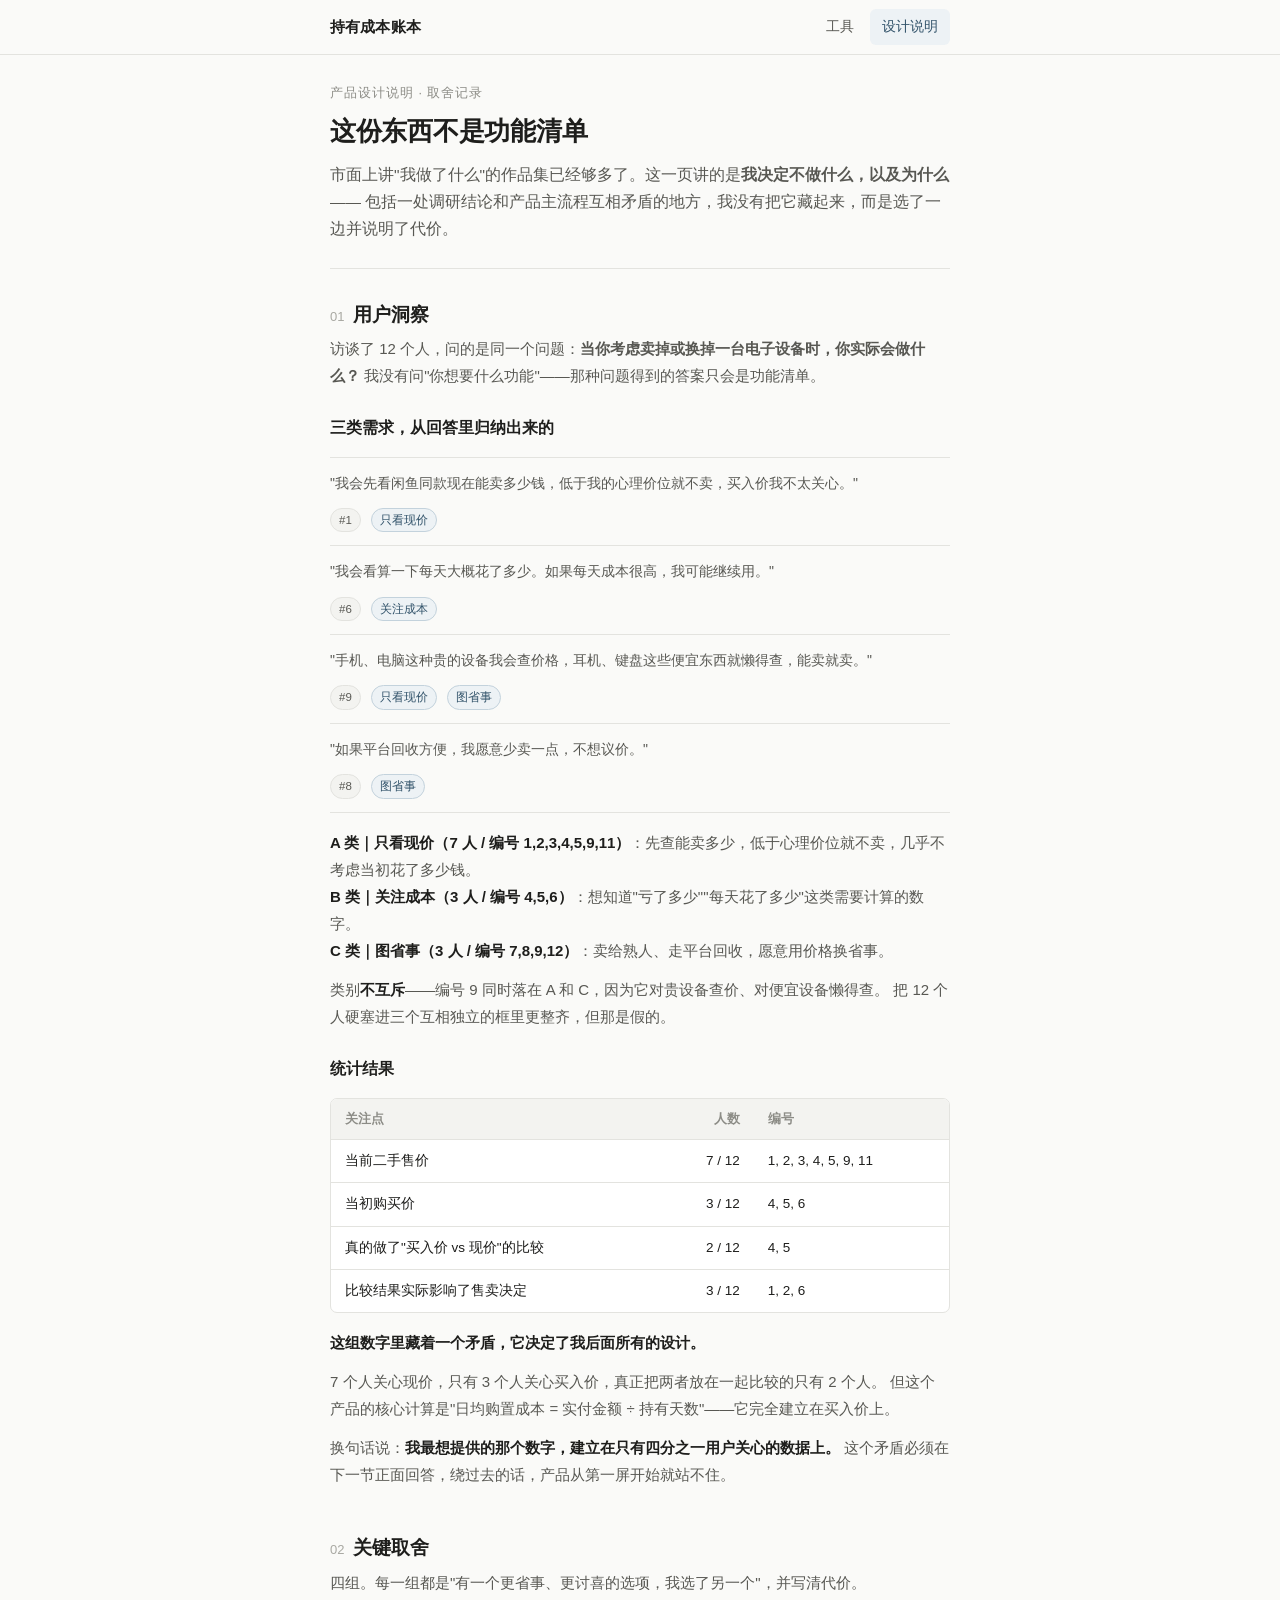
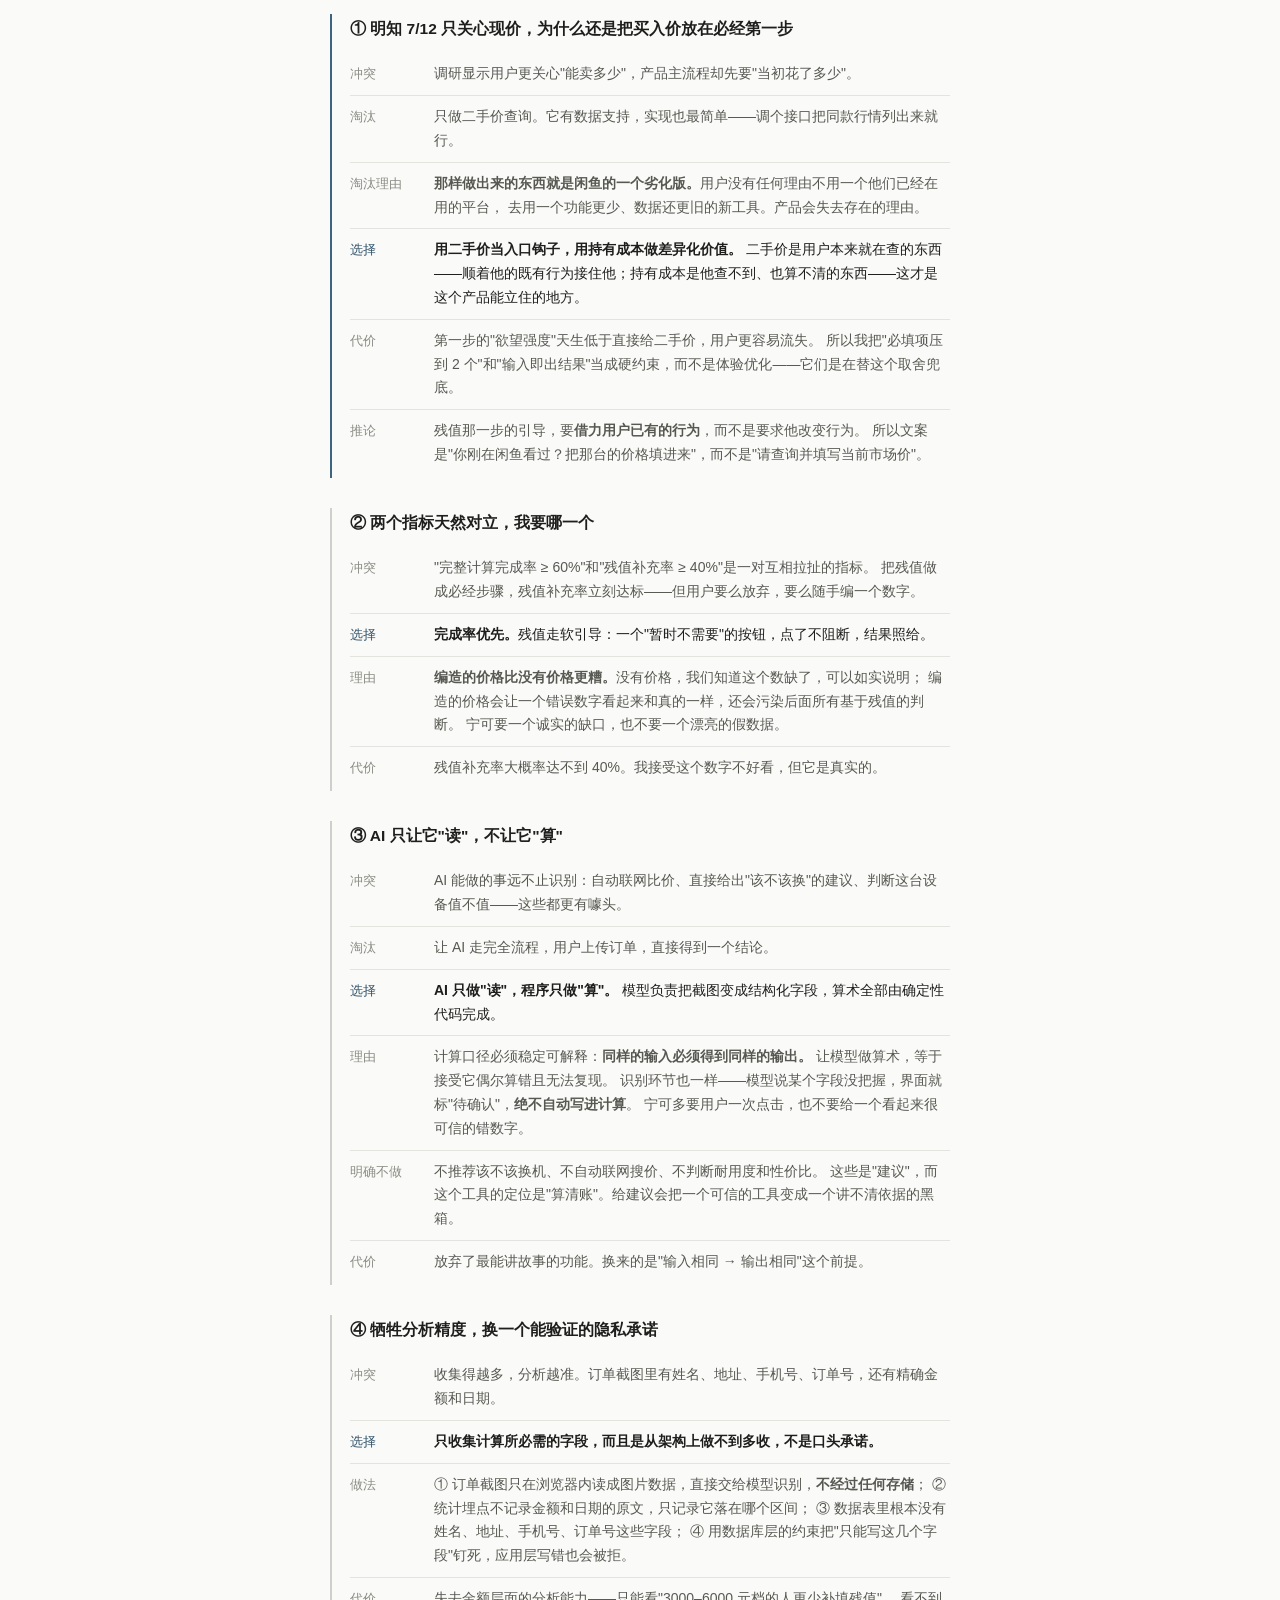
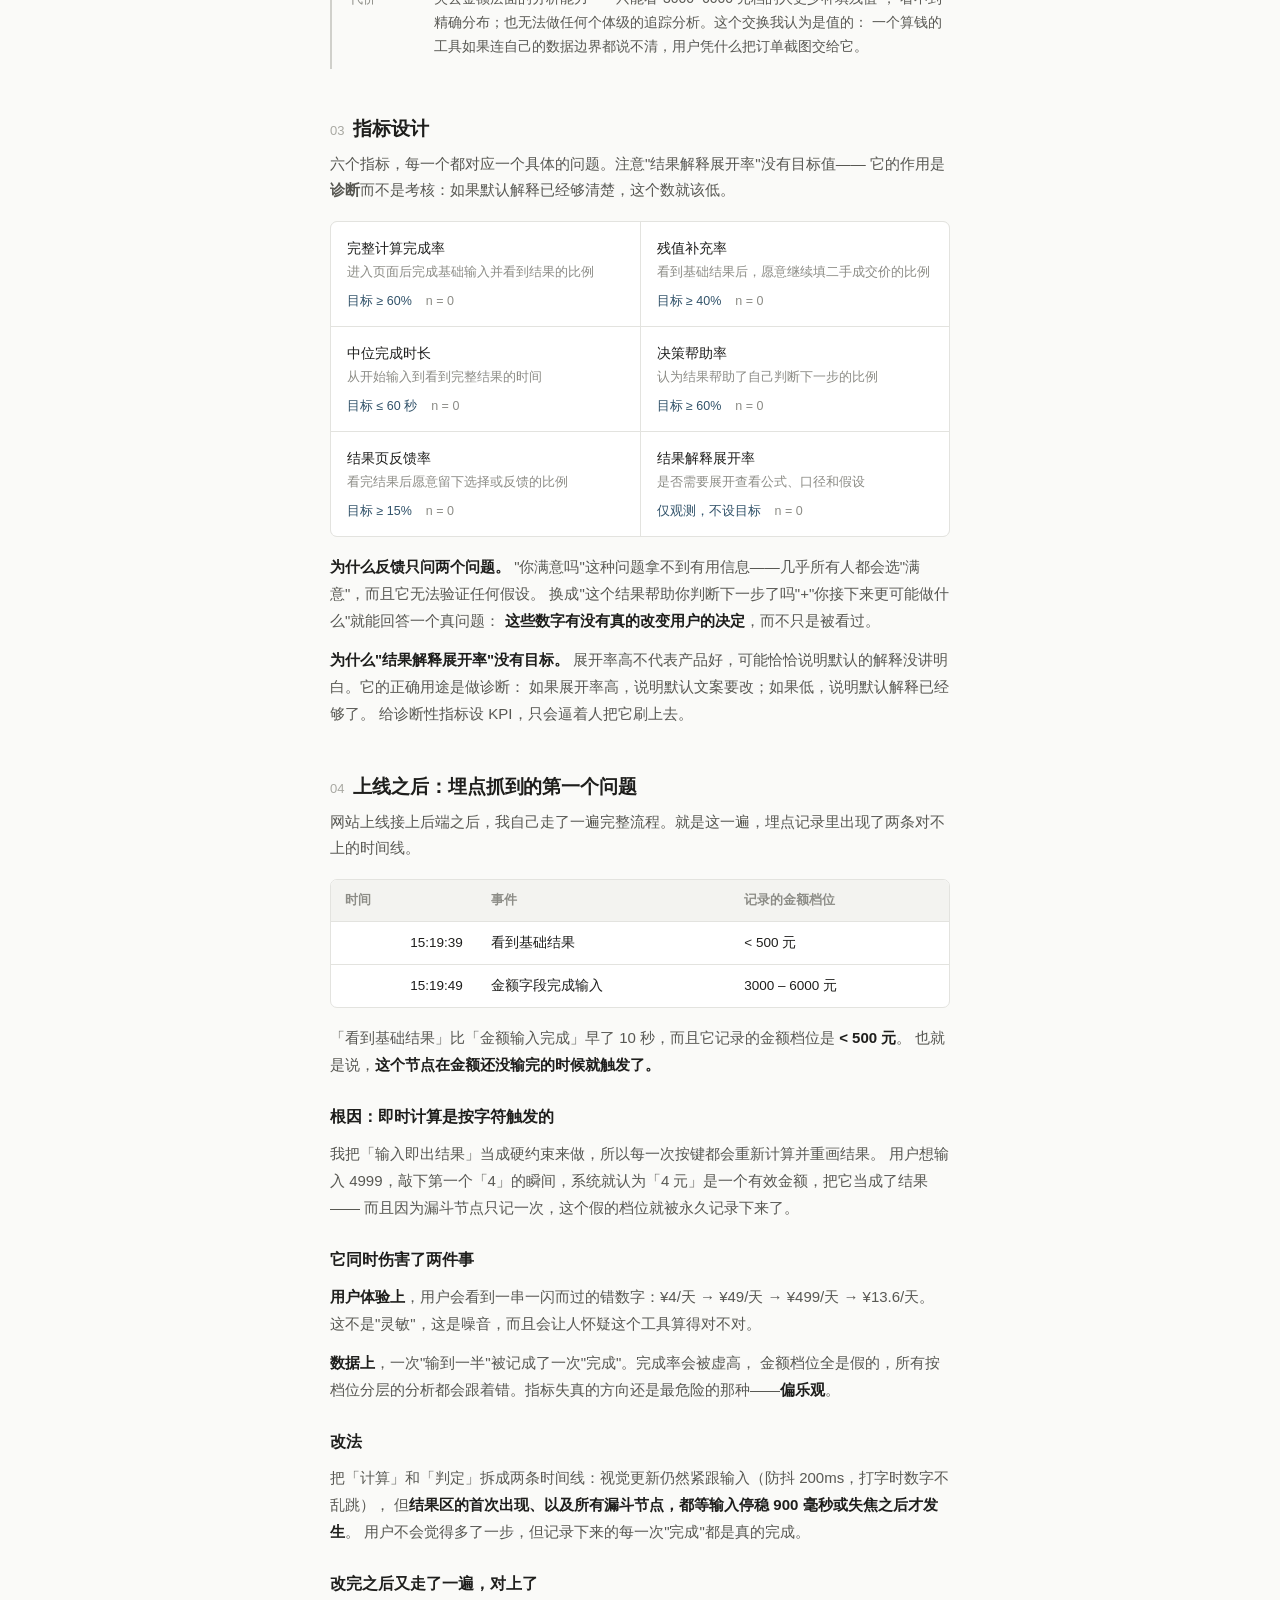
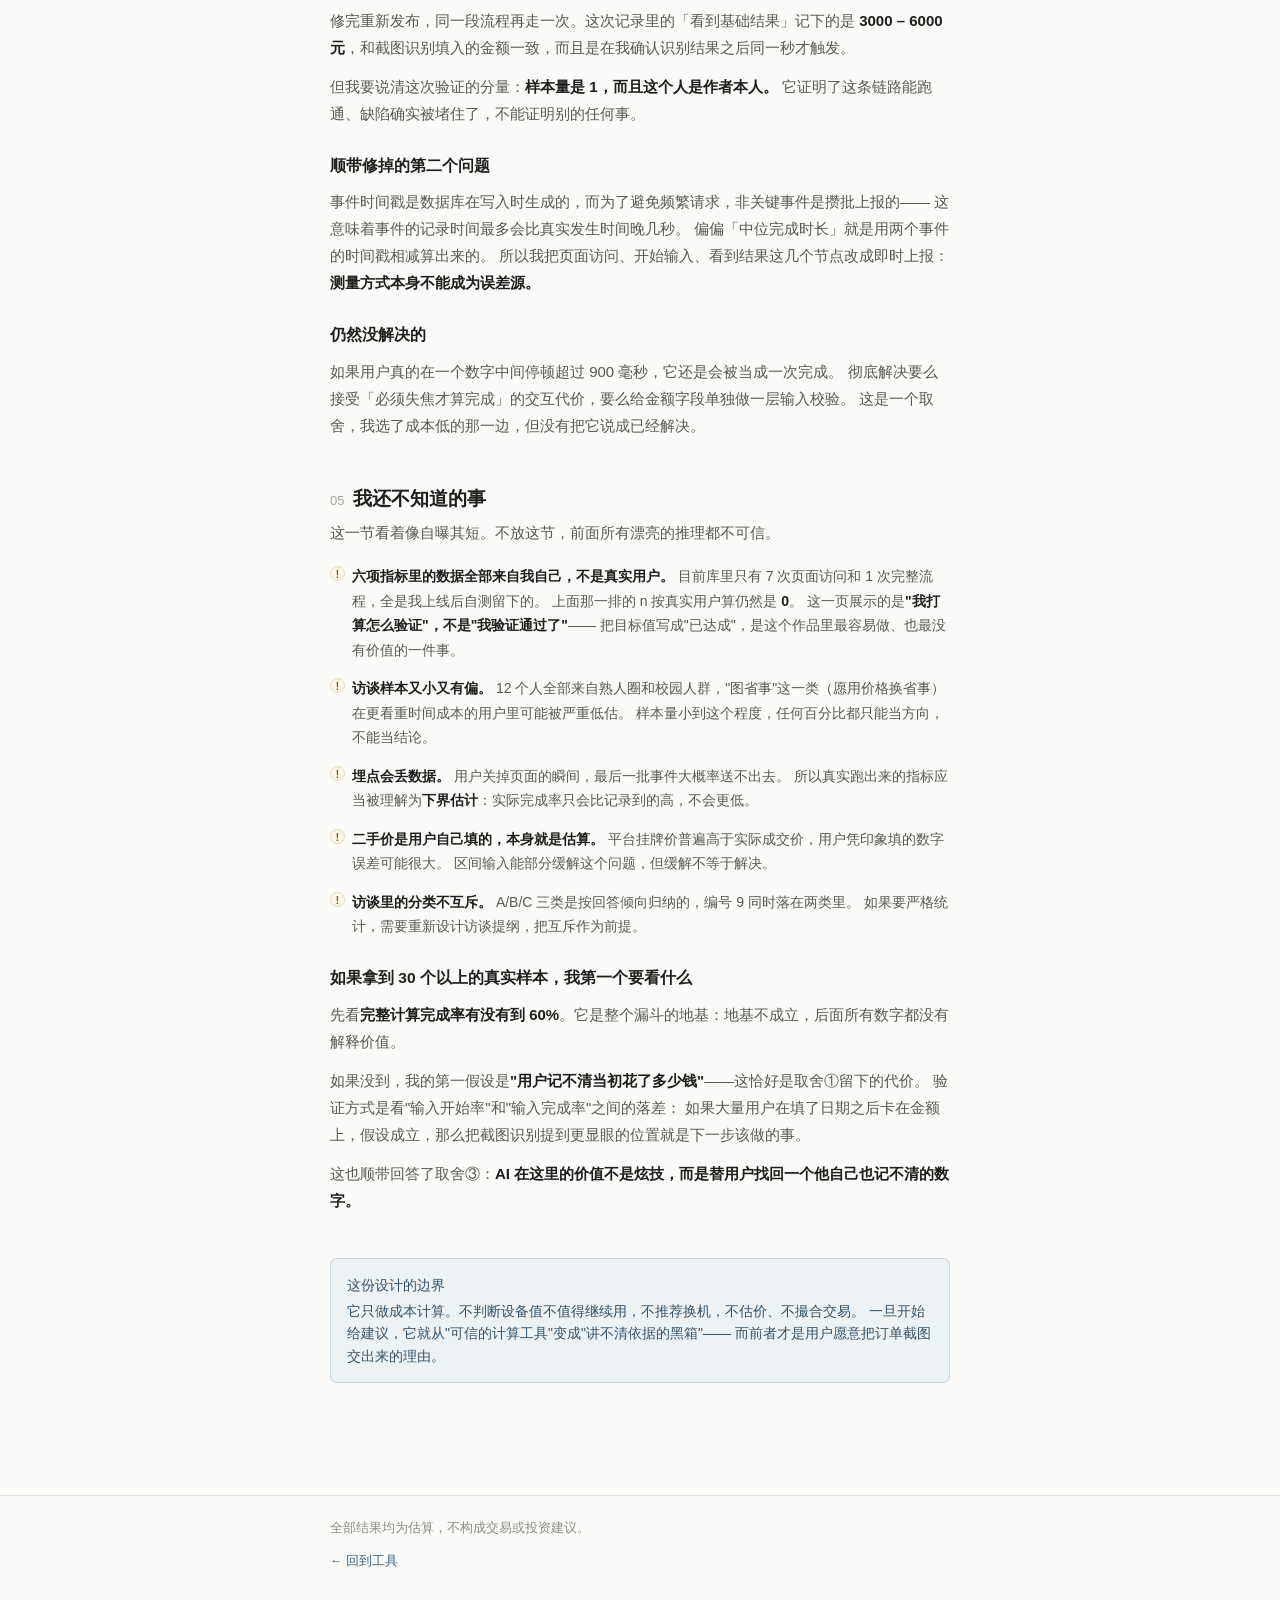
==== commit 23823309: "修正变更记录里的时间戳时区错误 原记录把事件时间写成 23:19，实际是 15:19。数据库的 ts 存的本就是 本地时间，写文档时又手动加了一次 8 小时偏移。  同时补上修复后的验证结果：重新发布" ====
--- a/site/design.html
+++ b/site/design.html
@@ -328,8 +328,8 @@
           <tr><th>时间</th><th>事件</th><th>记录的金额档位</th></tr>
         </thead>
         <tbody>
-          <tr><td class="num">23:19:39</td><td>看到基础结果</td><td>&lt; 500 元</td></tr>
-          <tr><td class="num">23:19:49</td><td>金额字段完成输入</td><td>3000 – 6000 元</td></tr>
+          <tr><td class="num">15:19:39</td><td>看到基础结果</td><td>&lt; 500 元</td></tr>
+          <tr><td class="num">15:19:49</td><td>金额字段完成输入</td><td>3000 – 6000 元</td></tr>
         </tbody>
       </table>
     </div>
@@ -362,6 +362,16 @@
         把「计算」和「判定」拆成两条时间线：视觉更新仍然紧跟输入（防抖 200ms，打字时数字不乱跳），
         但<strong>结果区的首次出现、以及所有漏斗节点，都等输入停稳 900 毫秒或失焦之后才发生</strong>。
         用户不会觉得多了一步，但记录下来的每一次"完成"都是真的完成。
+      </p>
+
+      <h3 class="doc__h3">改完之后又走了一遍，对上了</h3>
+      <p>
+        修完重新发布，同一段流程再走一次。这次记录里的「看到基础结果」记下的是
+        <strong>3000 – 6000 元</strong>，和截图识别填入的金额一致，而且是在我确认识别结果之后同一秒才触发。
+      </p>
+      <p>
+        但我要说清这次验证的分量：<strong>样本量是 1，而且这个人是作者本人。</strong>
+        它证明了这条链路能跑通、缺陷确实被堵住了，不能证明别的任何事。
       </p>
 
       <h3 class="doc__h3">顺带修掉的第二个问题</h3>
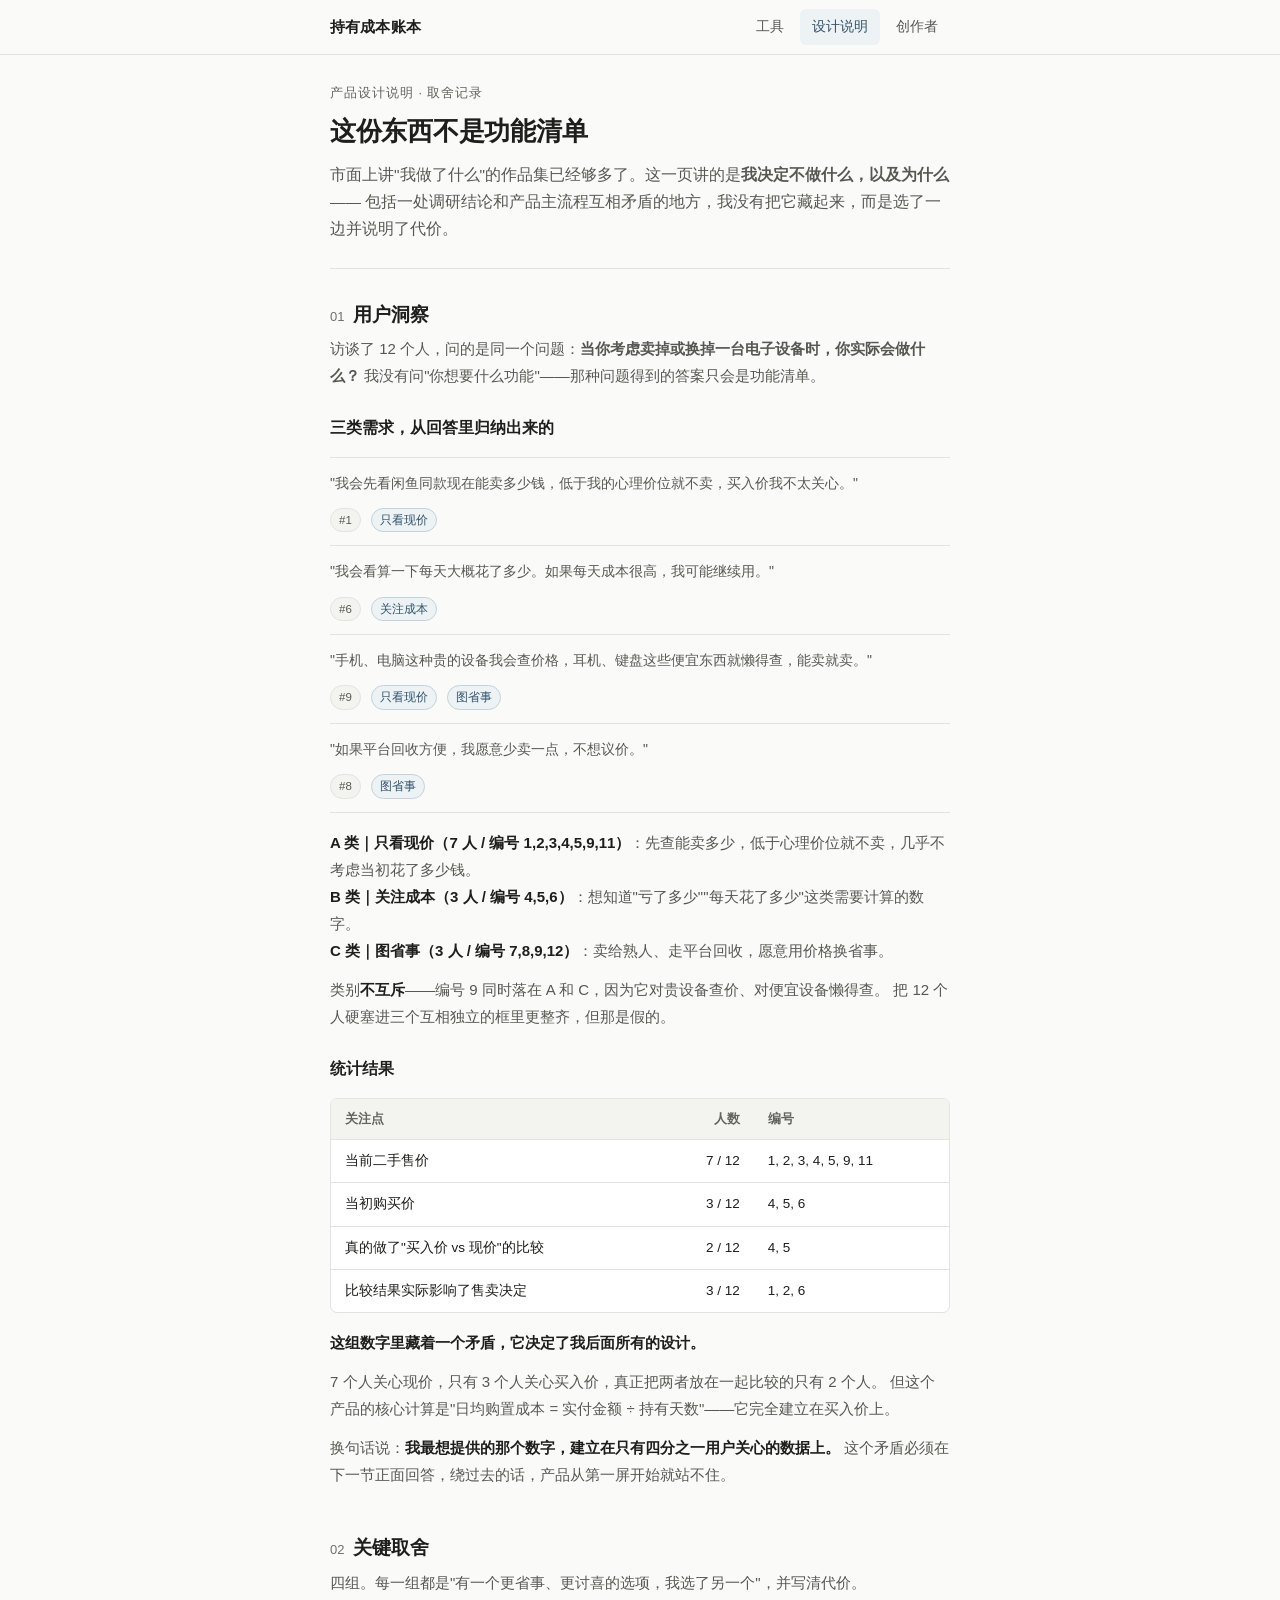
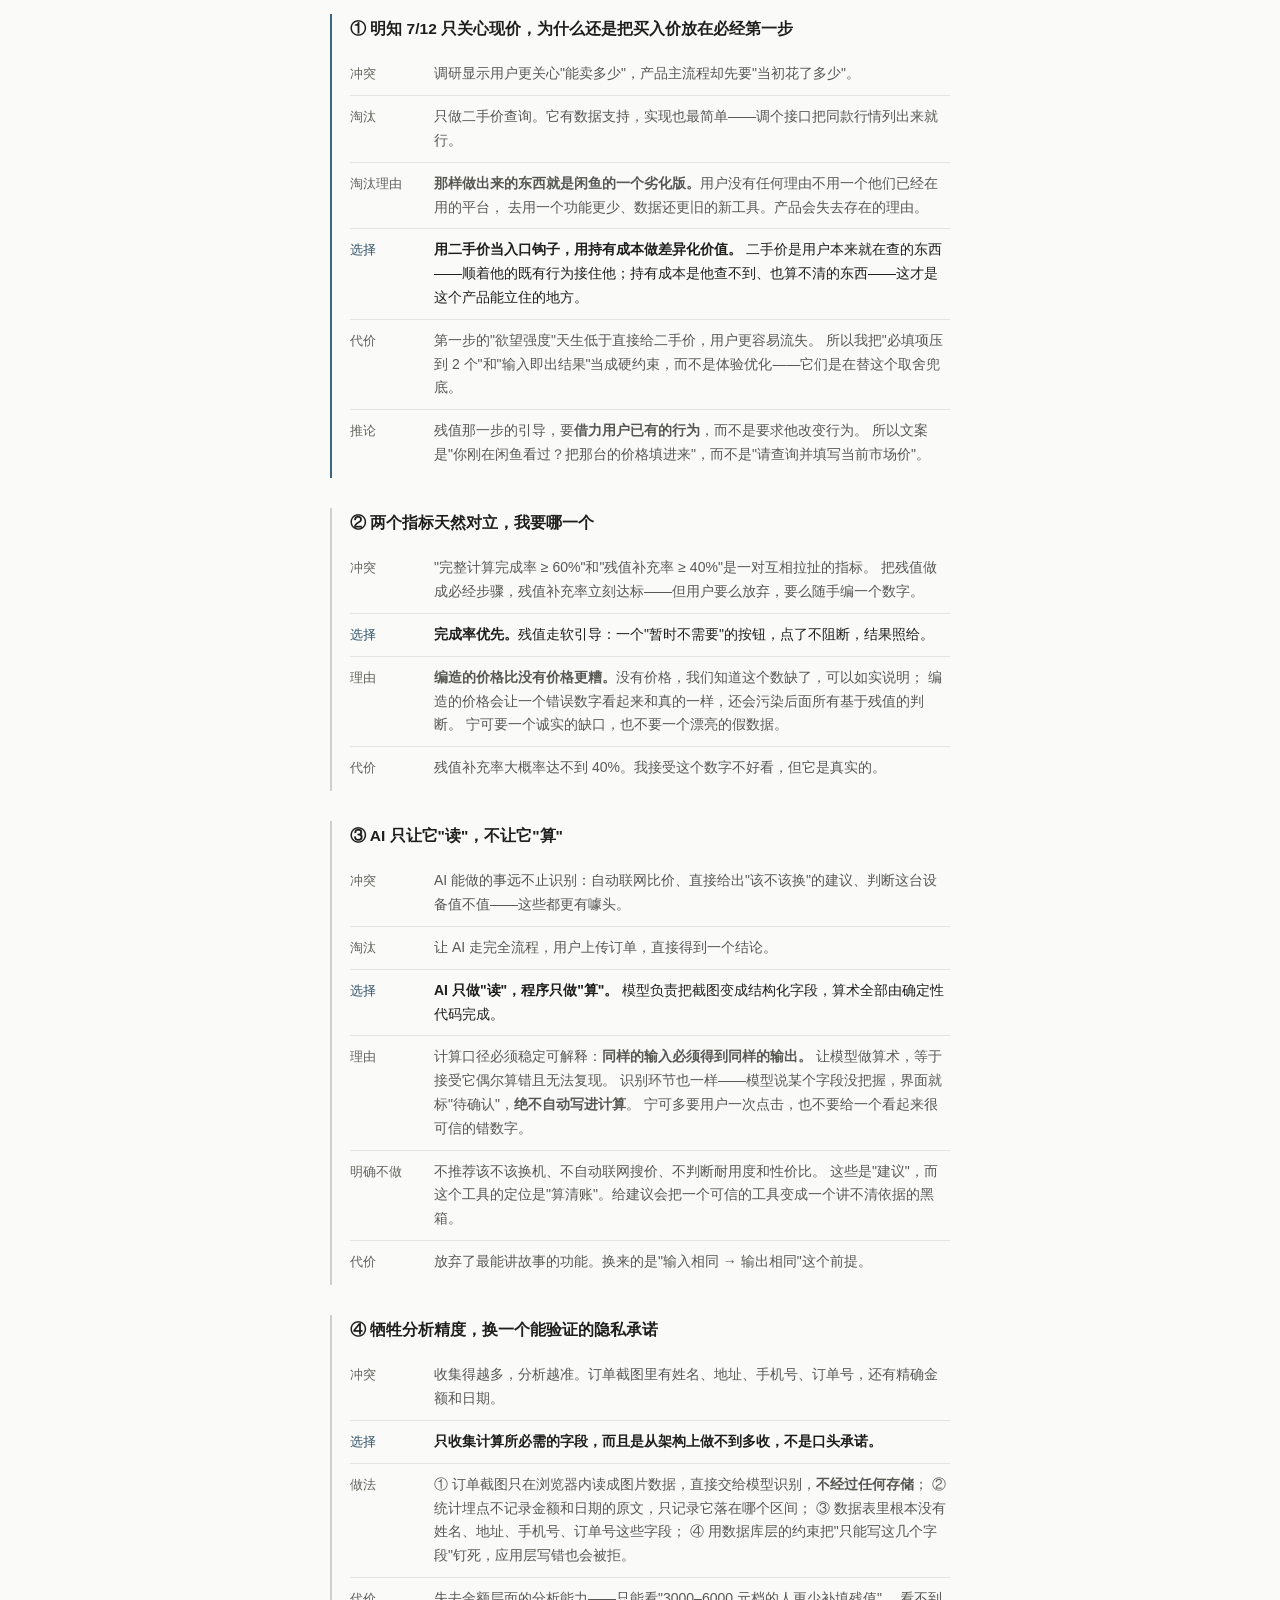
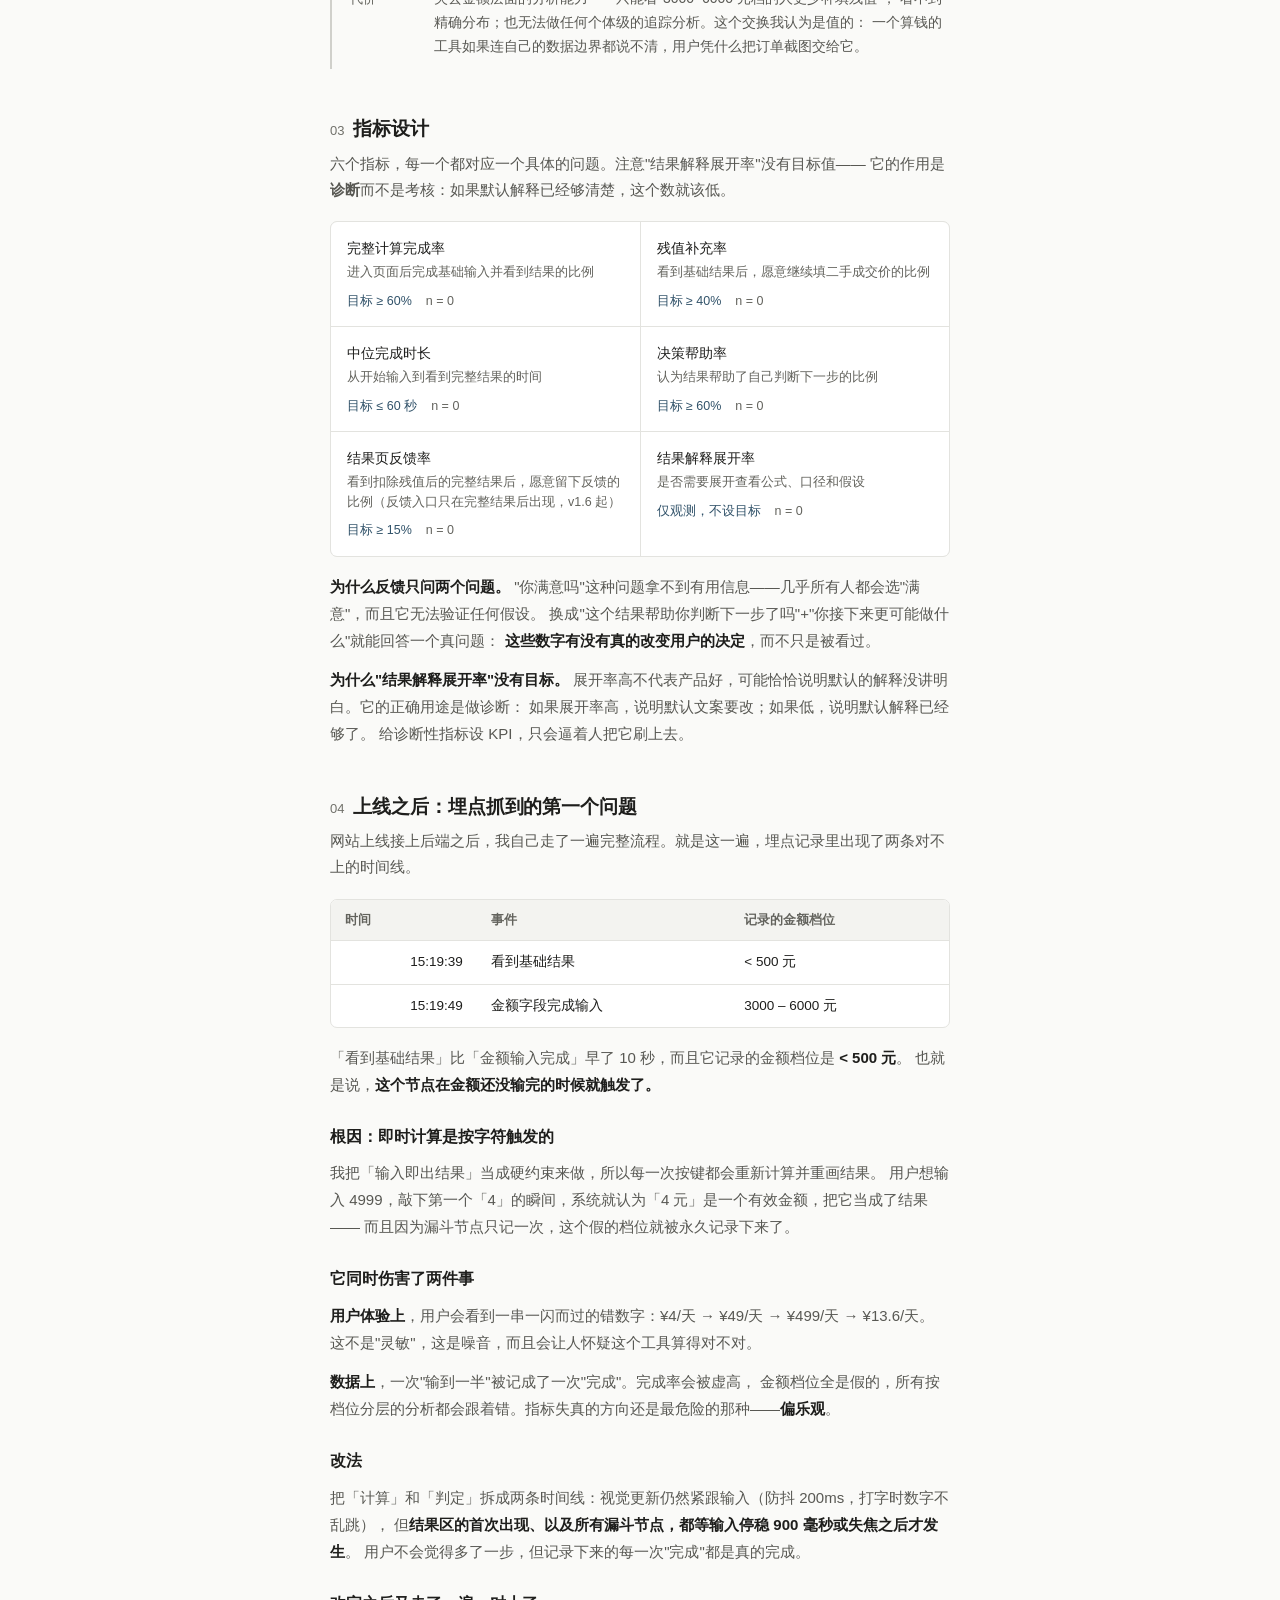
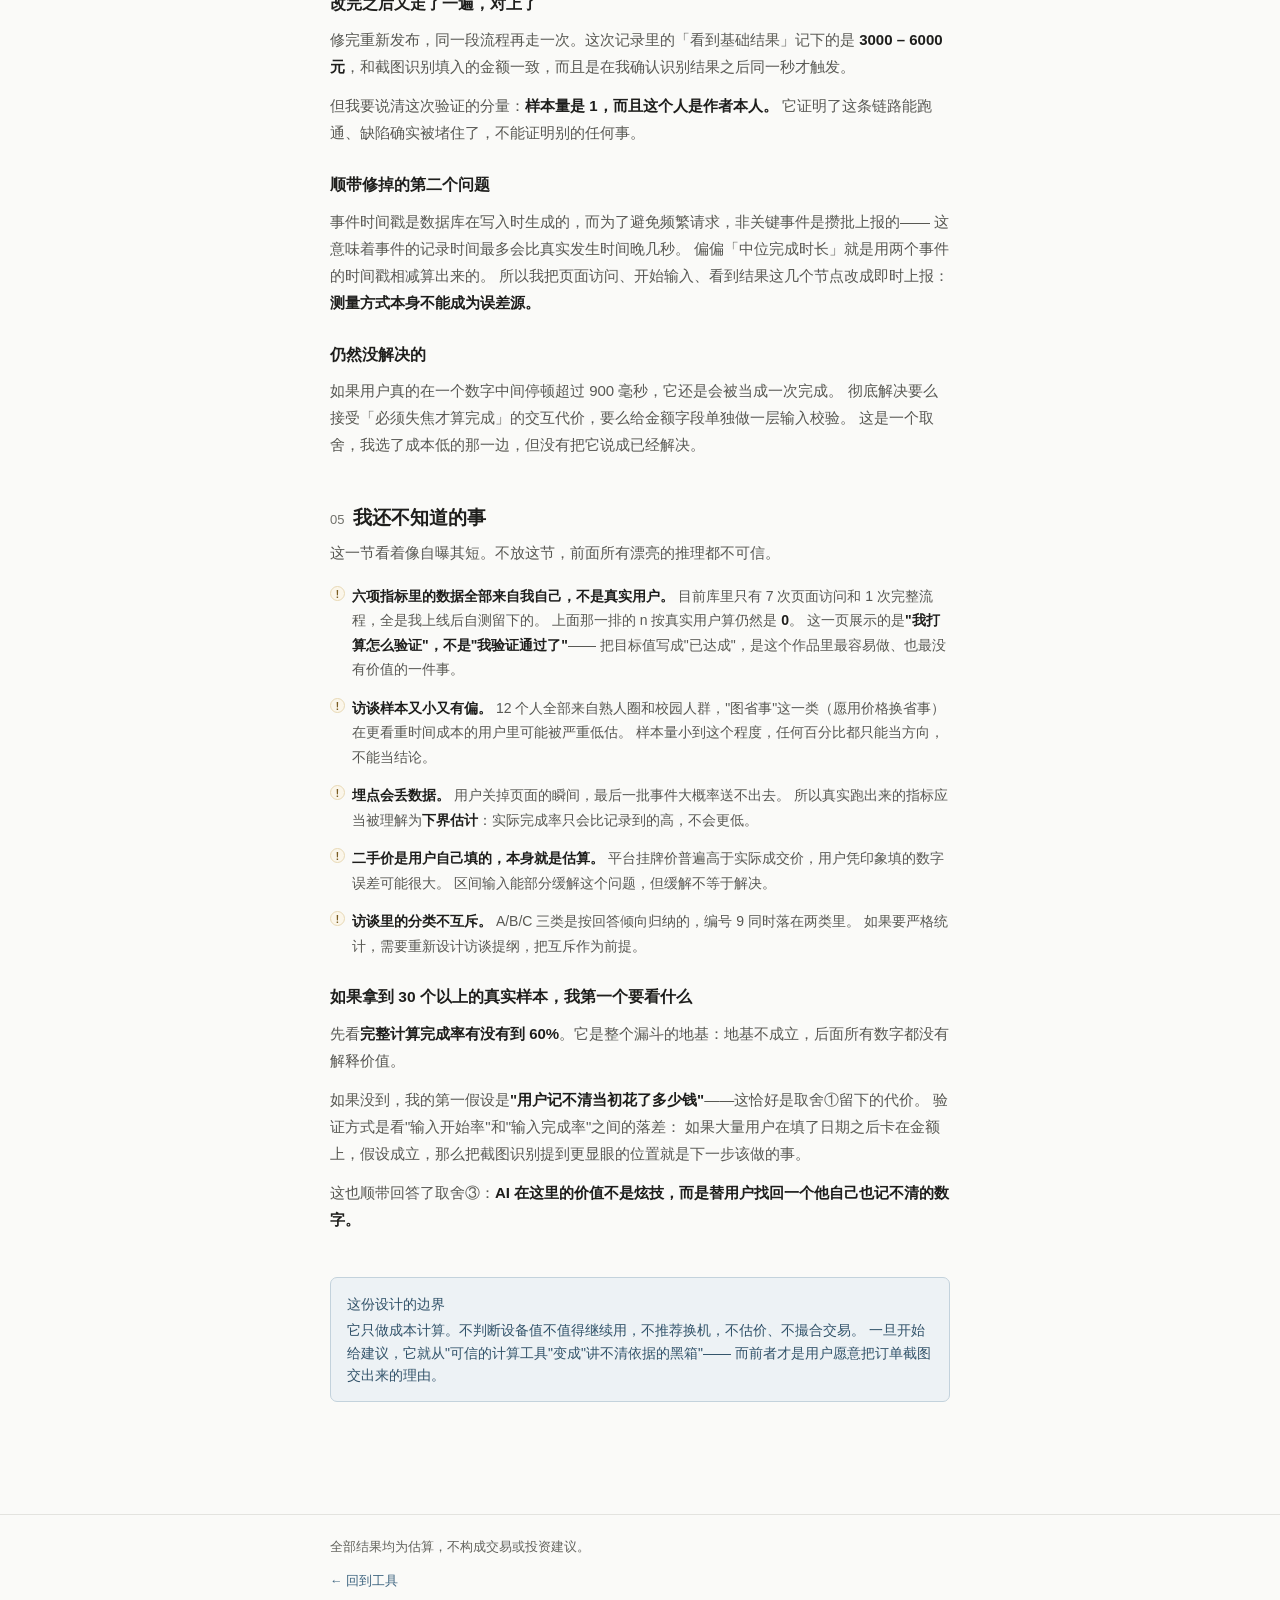
==== commit 33afb790: "v1.7：反馈入口升级为强调带并上移；顶栏新增创作者署名浮层 包含上一会话 v1.6 的遗留未提交改动（分区 C 视觉权重、反馈入口时机 hasBase→hasFull、口径文档同步），CHANGEL" ====
--- a/site/design.html
+++ b/site/design.html
@@ -6,6 +6,7 @@
 <title>设计说明与取舍记录 — 持有成本账本</title>
 <meta name="description" content="12 人访谈的三类需求、四组关键取舍、六项指标口径，以及这份设计目前还不知道的事。">
 <meta name="theme-color" content="#FAFAF8">
+<link rel="icon" type="image/svg+xml" href="favicon.svg">
 <link rel="stylesheet" href="assets/css/styles.css">
 </head>
 <body>
@@ -16,7 +17,20 @@
     <nav class="nav" aria-label="主导航">
       <a class="nav__link" href="index.html">工具</a>
       <a class="nav__link nav__link--active" href="design.html" aria-current="page">设计说明</a>
+      <button type="button" class="nav__link nav__link--creator" id="creator-btn"
+              aria-expanded="false" aria-controls="creator">创作者</button>
     </nav>
+
+    <div class="creator" id="creator" hidden>
+      <div class="creator__panel" role="dialog" aria-label="创作者信息">
+        <div class="creator__head">
+          <span class="creator__label">创作者</span>
+          <span class="creator__name">WCF</span>
+        </div>
+        <p class="creator__desc">这是个人作品集项目，欢迎直接反馈</p>
+        <a class="creator__mail" href="mailto:chengfengwu50@gmail.com">chengfengwu50@gmail.com</a>
+      </div>
+    </div>
   </div>
 </header>
 
@@ -289,7 +303,7 @@
       </div>
       <div class="metric">
         <div class="metric__name">结果页反馈率</div>
-        <p class="metric__def">看完结果后愿意留下选择或反馈的比例</p>
+        <p class="metric__def">看到扣除残值后的完整结果后，愿意留下反馈的比例（反馈入口只在完整结果后出现，v1.6 起）</p>
         <div class="metric__foot"><span class="metric__target">目标 ≥ 15%</span><span class="metric__n">n = 0</span></div>
       </div>
       <div class="metric">
@@ -463,5 +477,6 @@
   </div>
 </footer>
 
+<script type="module" src="assets/js/creator.js"></script>
 </body>
 </html>
--- a/site/assets/css/styles.css
+++ b/site/assets/css/styles.css
@@ -15,8 +15,12 @@
 
   --text:          #1E1E1C;
   --text-secondary:#585853;
-  --text-muted:    #8C8C86;
-  --text-faint:    #A8A8A2;
+  /* muted ≈5.7:1 / faint ≈4.7:1，均过 WCAG AA 4.5:1；
+     说明性文字再小也必须可读——「估算值」「按 N 天摊分」是口径承诺的一部分 */
+  --text-muted:    #63635D;
+  --text-faint:    #70706A;
+  /* 仅用于输入占位符等纯装饰场景，不承担语义 */
+  --text-placeholder:#A8A8A2;
 
   /* 唯一低饱和强调色 */
   --accent:        #3E6580;
@@ -53,6 +57,11 @@
    -------------------------------------------------------------------------- */
 
 *, *::before, *::after { box-sizing: border-box; }
+
+/* hidden 属性必须能压过一切布局样式。
+   此前 .range-inputs / .btn-row / .btn 的 display 会盖掉浏览器对 [hidden] 的默认
+   display:none，导致「一个价格」模式下区间输入框照常显示。逐个打补丁会漏，这里一次收口。 */
+[hidden] { display: none !important; }
 
 html {
   -webkit-text-size-adjust: 100%;
@@ -77,6 +86,15 @@
 a { color: var(--accent); text-decoration: none; }
 a:hover { text-decoration: underline; text-underline-offset: 2px; }
 
+/* 键盘焦点统一可见（鼠标点击不触发） */
+:focus-visible {
+  outline: 2px solid var(--accent);
+  outline-offset: 2px;
+  border-radius: var(--radius-sm);
+}
+/* 弹层面板被程序化聚焦，不需要自绘焦点框（内部按钮仍有） */
+.feedback__panel:focus { outline: none; }
+
 /* --------------------------------------------------------------------------
    顶栏
    -------------------------------------------------------------------------- */
@@ -99,6 +117,7 @@
   align-items: center;
   justify-content: space-between;
   gap: 16px;
+  position: relative;   /* 创作者浮层的定位上下文 */
 }
 
 .brand {
@@ -131,6 +150,66 @@
   font-weight: 500;
 }
 
+/* 创作者入口：与两个页面链接同构，只是载体是 button */
+.nav__link--creator {
+  border: 0;
+  background: transparent;
+  font-family: inherit;
+  cursor: pointer;
+}
+.nav__link--creator[aria-expanded="true"] {
+  background: var(--accent-tint);
+  color: var(--accent-dark);
+  font-weight: 500;
+}
+
+/* 创作者浮层：挂在顶栏内，随 sticky 一起走 */
+.creator {
+  position: absolute;
+  top: calc(100% - 4px);
+  right: var(--gutter);
+  z-index: 30;
+}
+.creator[hidden] { display: none; }
+
+.creator__panel {
+  width: min(300px, calc(100vw - 2 * var(--gutter)));
+  background: var(--surface);
+  border: 1px solid var(--accent-line);
+  border-radius: var(--radius);
+  padding: 14px 16px;
+  box-shadow: 0 1px 3px rgba(30, 30, 28, 0.06);
+}
+.creator__head {
+  display: flex;
+  align-items: baseline;
+  gap: 8px;
+  margin-bottom: 4px;
+}
+.creator__label {
+  font-size: 12px;
+  color: var(--text-muted);
+  letter-spacing: 0.06em;
+}
+.creator__name {
+  font-size: 14px;
+  font-weight: 500;
+  color: var(--text);
+}
+.creator__desc {
+  font-size: 12.5px;
+  color: var(--text-secondary);
+  line-height: 1.6;
+}
+.creator__mail {
+  display: block;
+  margin-top: 10px;
+  padding-top: 9px;
+  border-top: 1px solid var(--border);
+  font-size: 12.5px;
+  word-break: break-all;
+}
+
 /* --------------------------------------------------------------------------
    页面容器
    -------------------------------------------------------------------------- */
@@ -161,6 +240,14 @@
   padding-top: 32px;
 }
 .section[hidden] { display: none; }
+
+/* 结果区首次出现：轻量淡入，把「页面变了」变成「结果来了」。
+   prefers-reduced-motion 下全局规则会把动画时长压到 ~0，自动失效 */
+@keyframes reveal-in {
+  from { opacity: 0; transform: translateY(8px); }
+  to   { opacity: 1; transform: none; }
+}
+.reveal-in { animation: reveal-in .28s ease-out; }
 
 .section__title {
   font-size: 13px;
@@ -214,7 +301,7 @@
   font-variant-numeric: tabular-nums;
 }
 
-.field__input::placeholder { color: var(--text-faint); }
+.field__input::placeholder { color: var(--text-placeholder); }
 
 .field__input:focus {
   outline: none;
@@ -284,7 +371,7 @@
   font-variant-numeric: tabular-nums;
 }
 .input-affix__input:focus { outline: none; }
-.input-affix__input::placeholder { color: var(--text-faint); }
+.input-affix__input::placeholder { color: var(--text-placeholder); }
 
 /* 区间输入 */
 .range-inputs {
@@ -311,7 +398,7 @@
 .segmented__btn {
   border: 0;
   background: transparent;
-  padding: 6px 14px;
+  padding: 9px 16px;   /* ≈40px 总高，接近移动端 44px 触摸目标 */
   border-radius: 5px;
   font-size: 13.5px;
   color: var(--text-secondary);
@@ -363,7 +450,7 @@
 .btn--quiet {
   background: transparent;
   color: var(--text-secondary);
-  padding: 8px 10px;
+  padding: 10px 14px;   /* ≈43px 总高，移动端可点 */
   font-size: 14px;
 }
 .btn--quiet:hover { color: var(--text); background: var(--surface-sunken); }
@@ -411,6 +498,17 @@
   font-size: 12.5px;
   color: var(--text-muted);
   margin-top: 8px;
+}
+
+/* 分区 C（扣除残值后）是流程的终点与差异化价值所在，视觉权重要高于中间产物：
+   数字更大 + 左侧 2px accent 竖条（复用 design.html「竖线 = 关键」的既有语言）。
+   clamp 兜底移动端：区间形态（¥X – ¥Y）在窄屏缩到 34px 不溢出 */
+.result-hero--final {
+  border-left: 2px solid var(--accent);
+  padding-left: 16px;
+}
+.result-hero--final .result-hero__value {
+  font-size: clamp(34px, 9vw, 52px);
 }
 
 /* 次级指标 */
@@ -499,6 +597,42 @@
   color: var(--text-secondary);
   margin-bottom: 14px;
   line-height: 1.6;
+}
+
+/* 反馈入口：整块可点的强调带。
+   此前它是 .btn--quiet 的灰字按钮，和同页的「收起」完全同级，用户扫完结果就跳过。
+   现在用 accent 三件套（tint 底 + line 边框 + dark 字）把它抬到与「收起」不同的层级，
+   并把位置从页面最底部上移到最终数字下方——刚看到结果时反馈意愿最强。
+   不用红：红色在本站是 --error 的语义（"你填错了"），行动号召染红会撞语义。 */
+.feedback-entry {
+  display: block;
+  width: 100%;
+  text-align: left;
+  margin-top: 24px;
+  padding: 13px 16px;
+  background: var(--accent-tint);
+  border: 1px solid var(--accent-line);
+  border-radius: var(--radius);
+  color: var(--accent-dark);
+  cursor: pointer;
+  font-family: inherit;
+  transition: background .12s ease, border-color .12s ease;
+}
+.feedback-entry:hover {
+  background: #E4EBF0;
+  border-color: var(--accent);
+}
+.feedback-entry__title {
+  display: block;
+  font-size: 14.5px;
+  font-weight: 500;
+  line-height: 1.5;
+}
+.feedback-entry__sub {
+  display: block;
+  font-size: 12.5px;
+  color: var(--text-muted);
+  margin-top: 2px;
 }
 
 /* --------------------------------------------------------------------------
@@ -643,12 +777,45 @@
   white-space: nowrap;
   max-width: 100%;
 }
+.ocr__thumb {
+  width: 44px;
+  height: 44px;
+  object-fit: cover;
+  border-radius: var(--radius-sm);
+  border: 1px solid var(--border);
+  flex: 0 0 auto;
+}
 .ocr__progress {
   font-size: 13px;
   color: var(--text-secondary);
   margin-top: 11px;
 }
 .ocr__progress[hidden] { display: none; }
+
+/* 识别进行中的不确定进度条：纯色滑动块，不用渐变（遵守无渐变原则） */
+.ocr__progress.is-busy { position: relative; padding-bottom: 11px; }
+.ocr__progress.is-busy::before {
+  content: "";
+  position: absolute;
+  left: 0; right: 0; bottom: 0;
+  height: 3px;
+  border-radius: 2px;
+  background: var(--surface-sunken);
+}
+.ocr__progress.is-busy::after {
+  content: "";
+  position: absolute;
+  bottom: 0;
+  height: 3px;
+  width: 38%;
+  border-radius: 2px;
+  background: var(--accent);
+  animation: ocr-slide 1.3s ease-in-out infinite;
+}
+@keyframes ocr-slide {
+  from { left: -38%; }
+  to   { left: 100%; }
+}
 
 .ocr-result {
   margin-top: 14px;
@@ -676,7 +843,7 @@
   width: 100%;
   padding: 8px 10px;
   font-family: inherit;
-  font-size: 14px;
+  font-size: 16px;   /* 与主输入一致，避免 iOS 聚焦自动缩放 */
   border: 1px solid var(--border-strong);
   border-radius: var(--radius-sm);
   background: var(--surface);
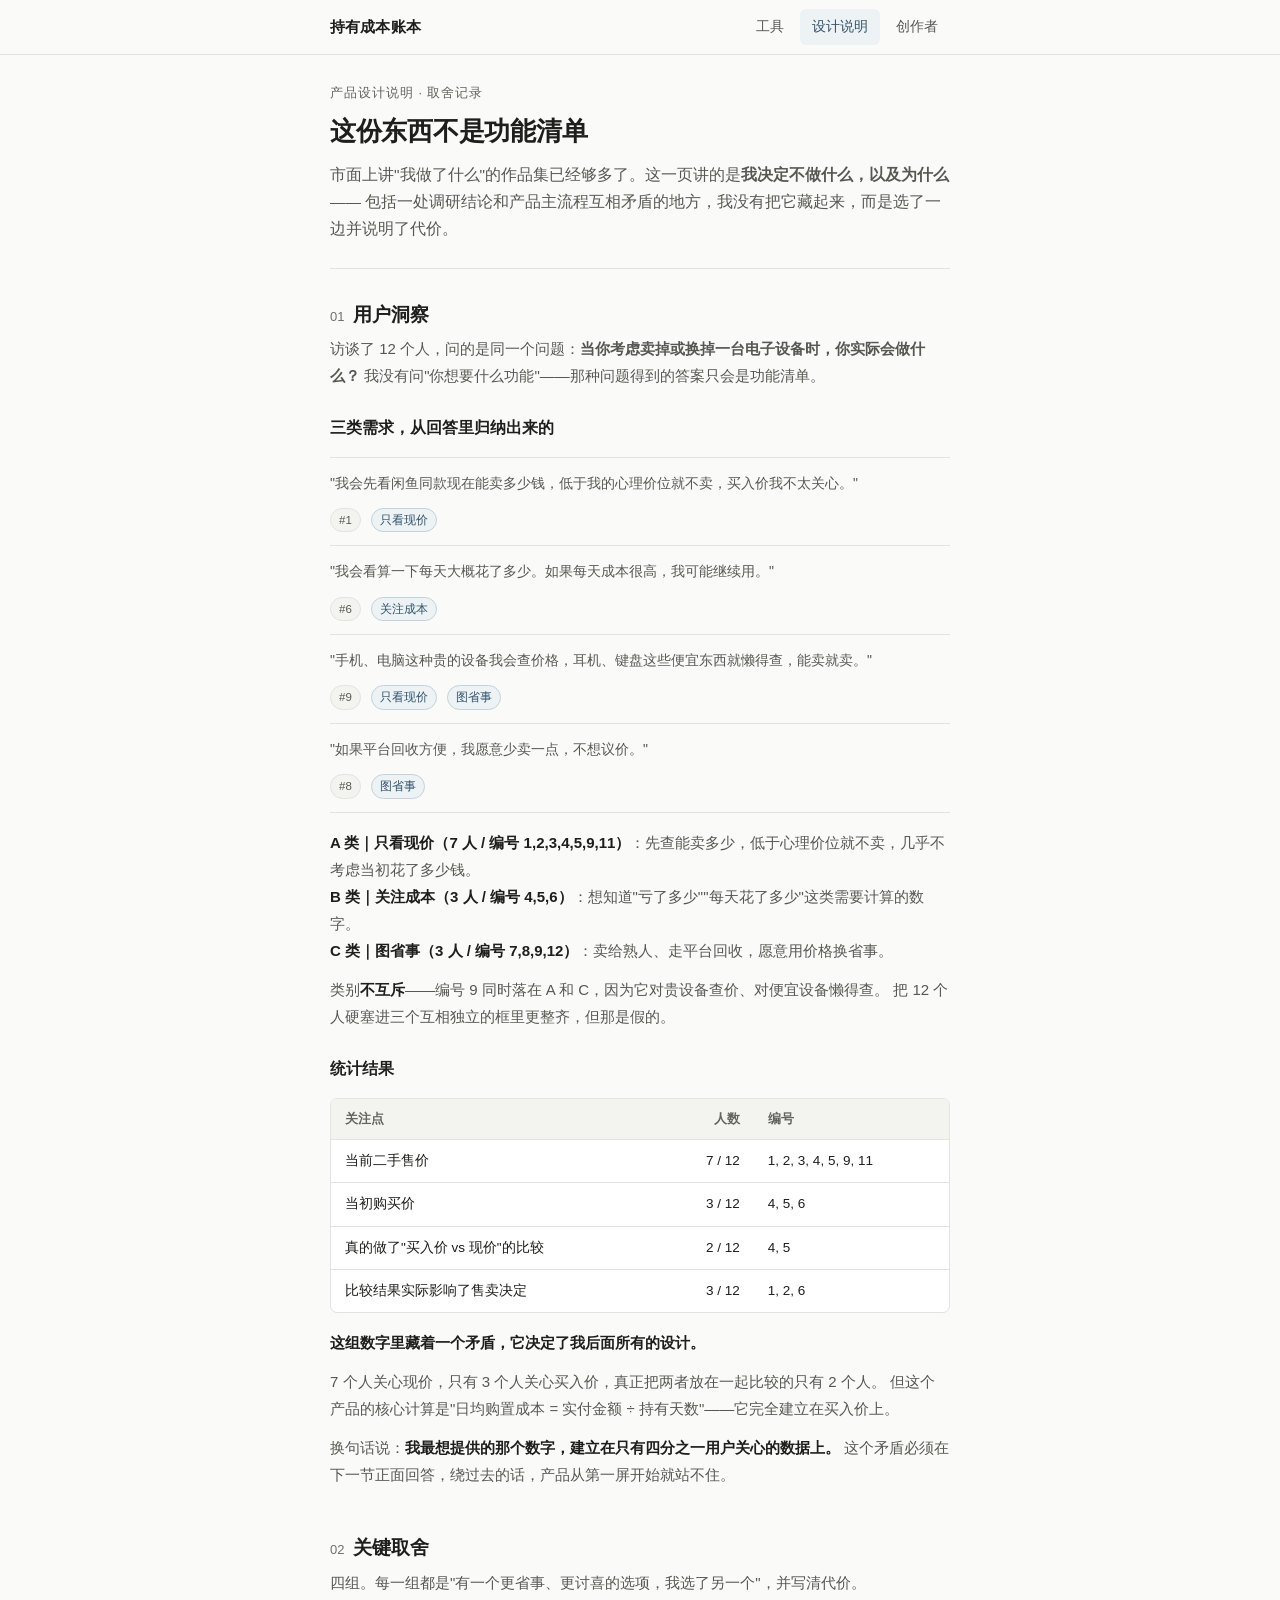
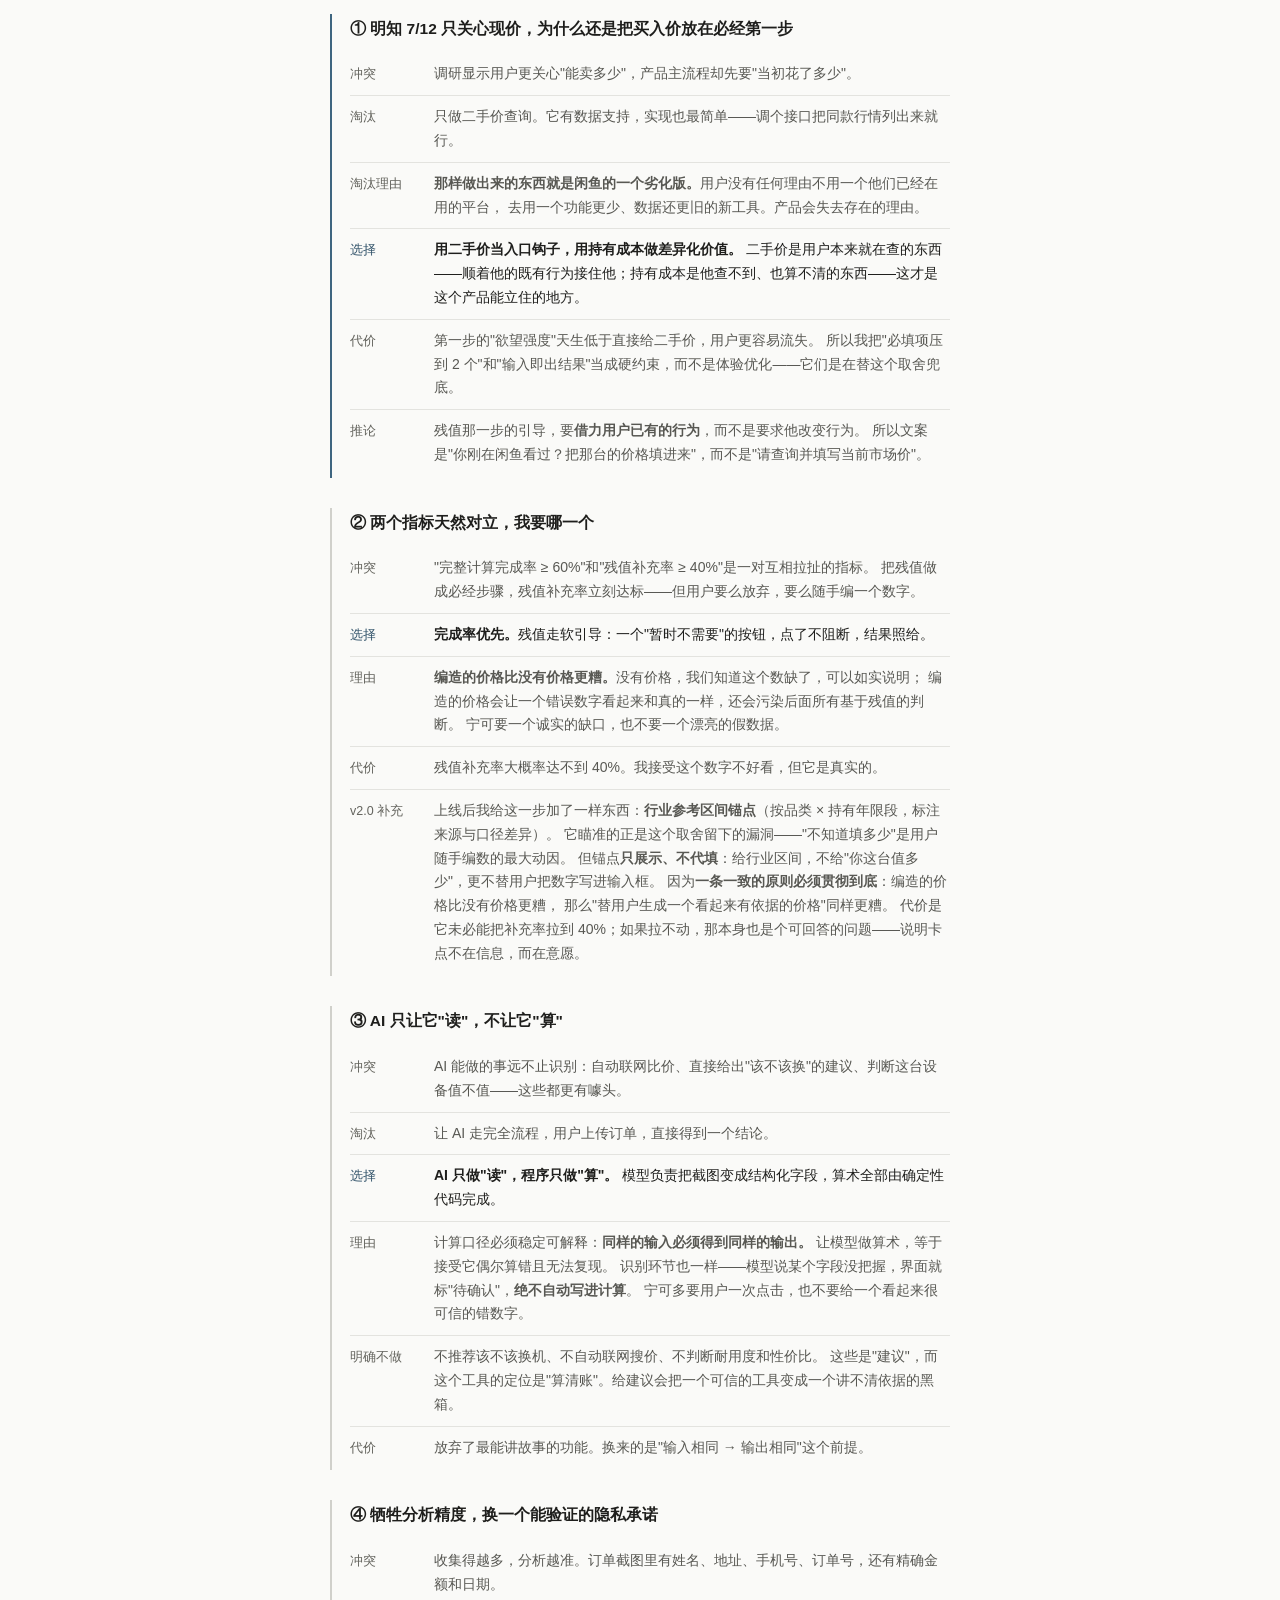
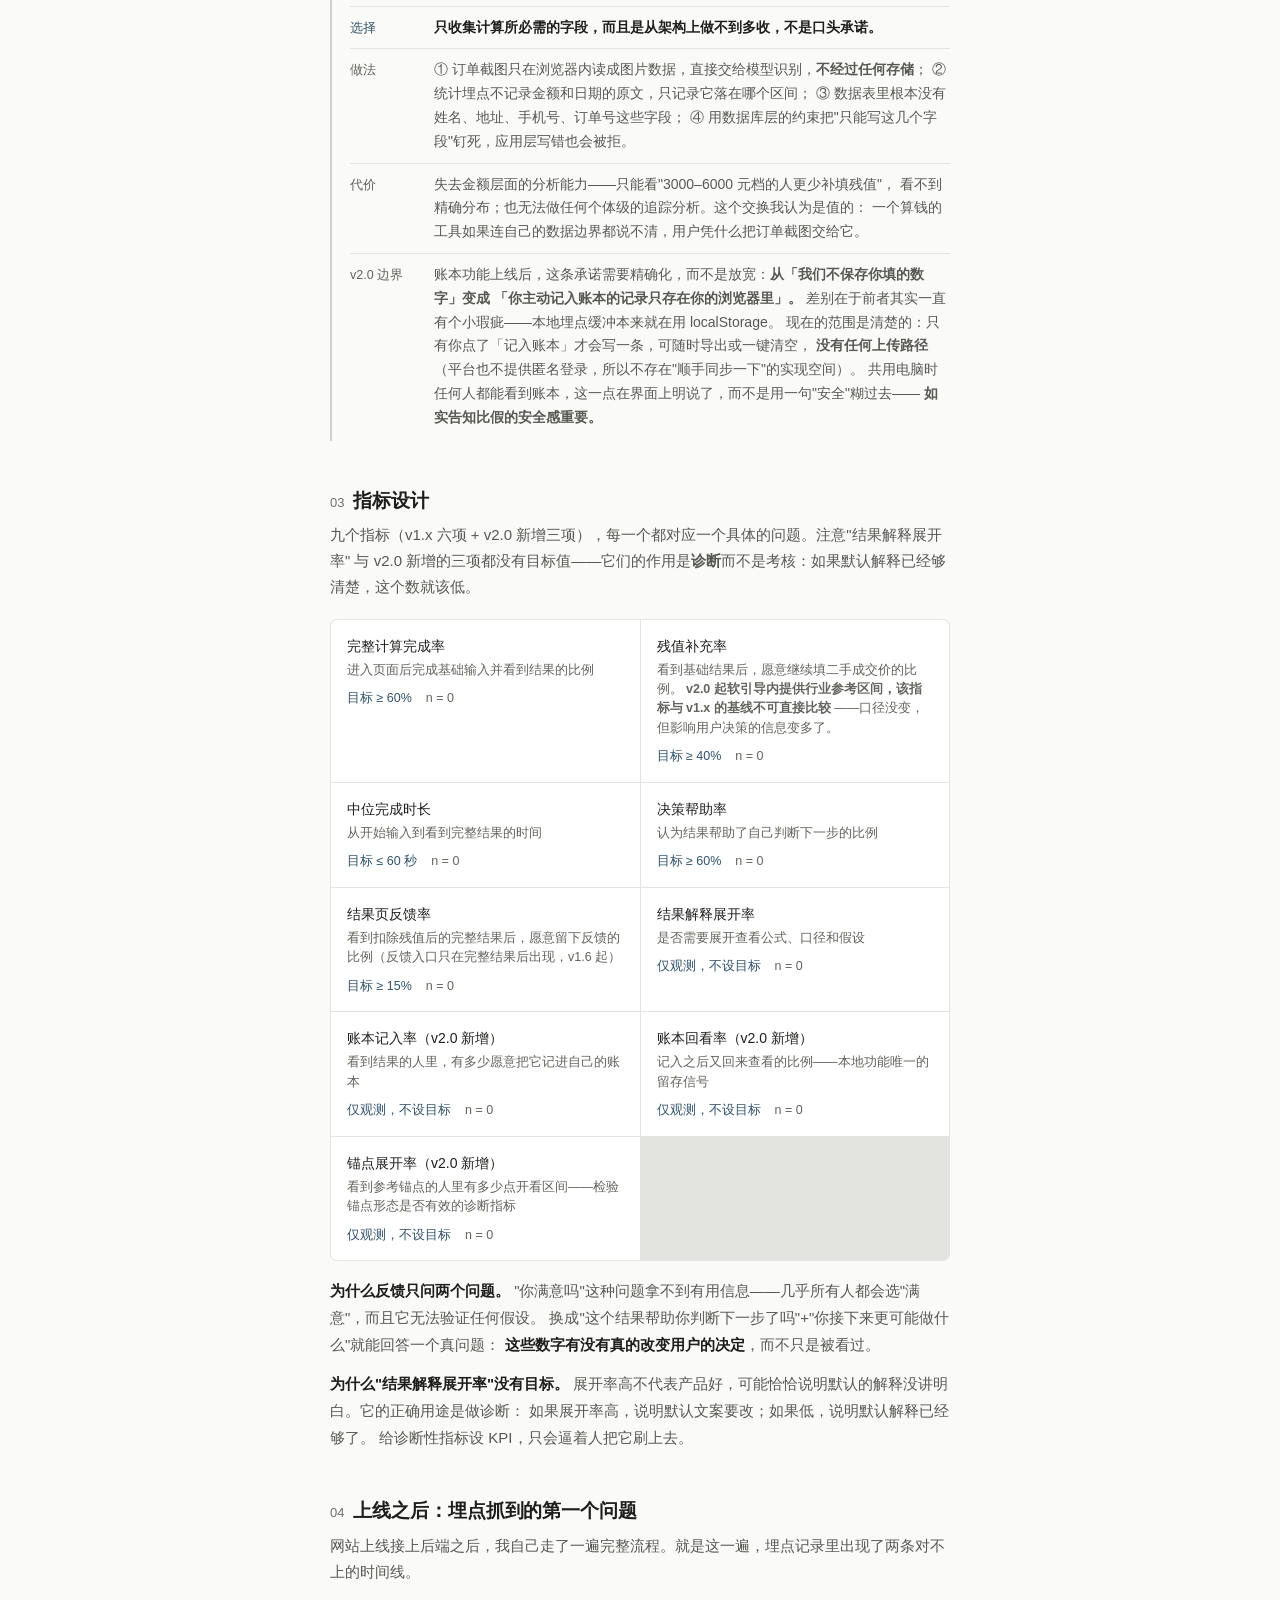
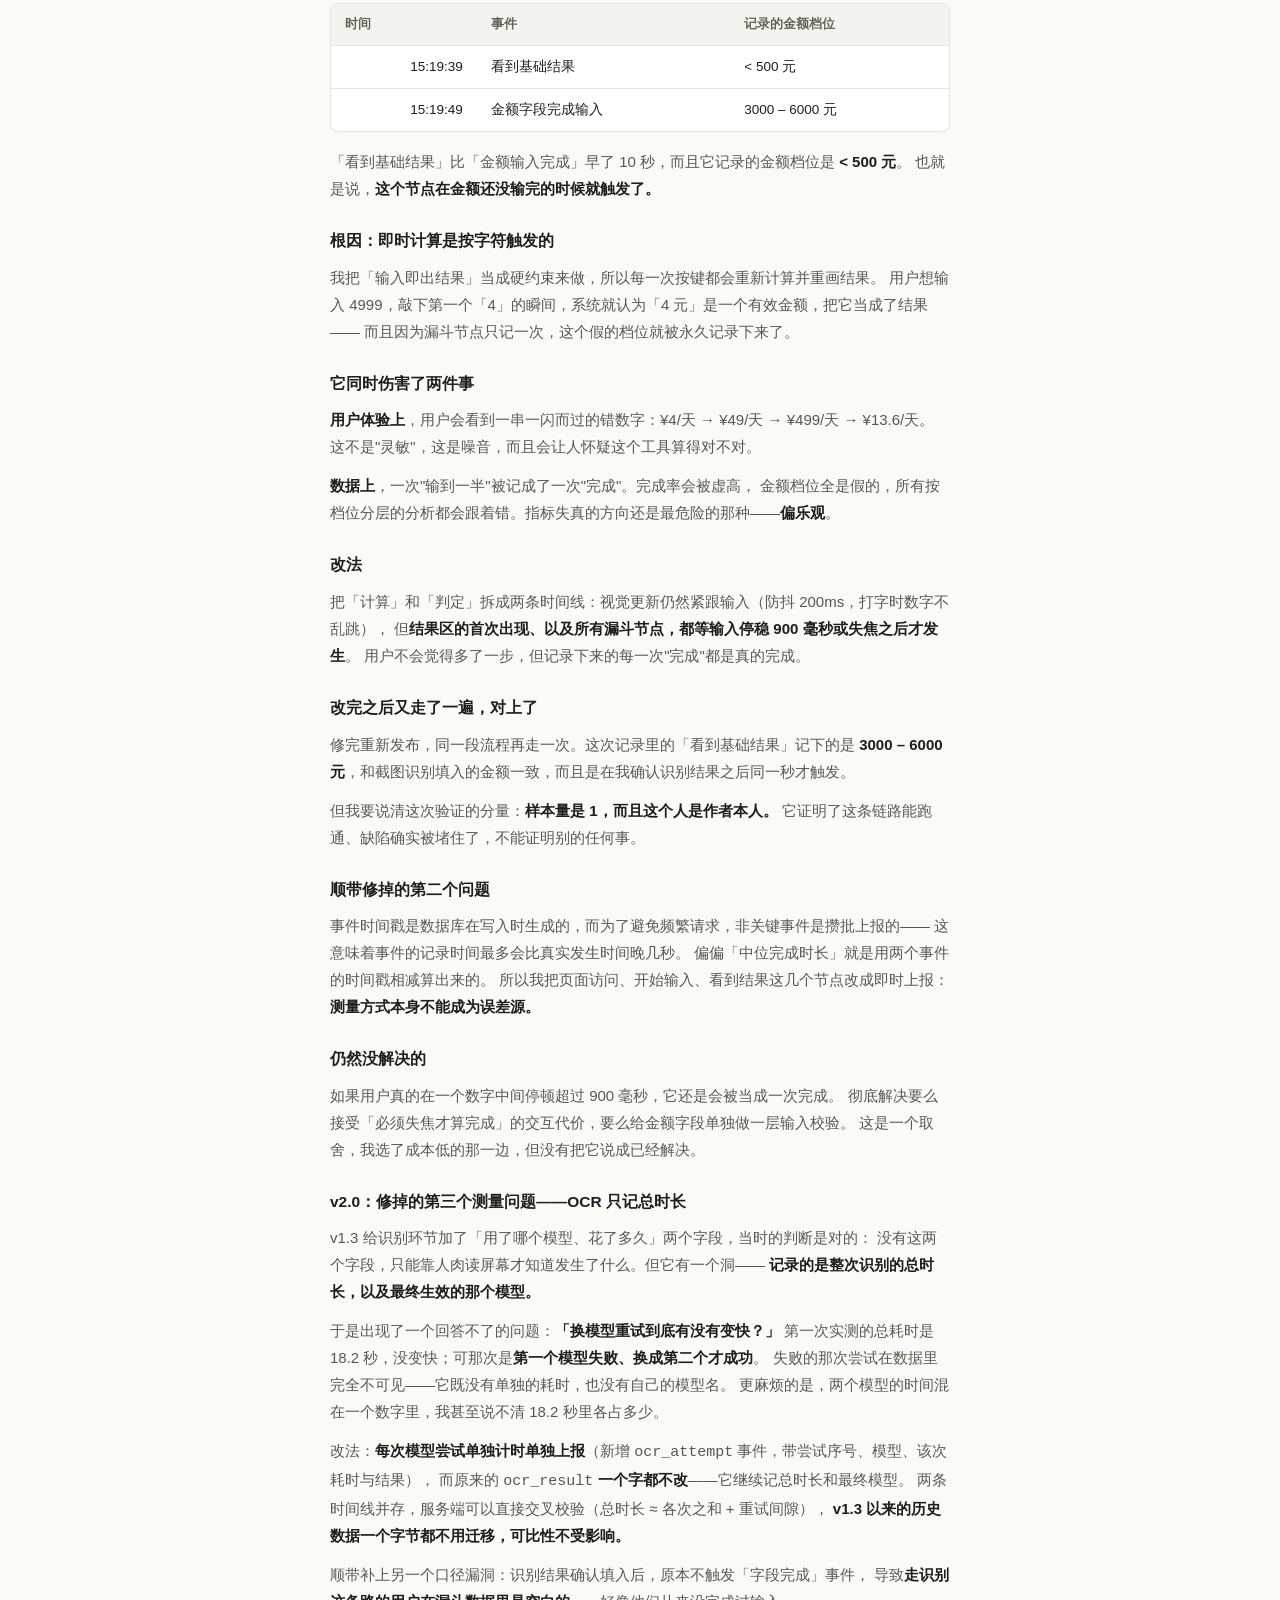
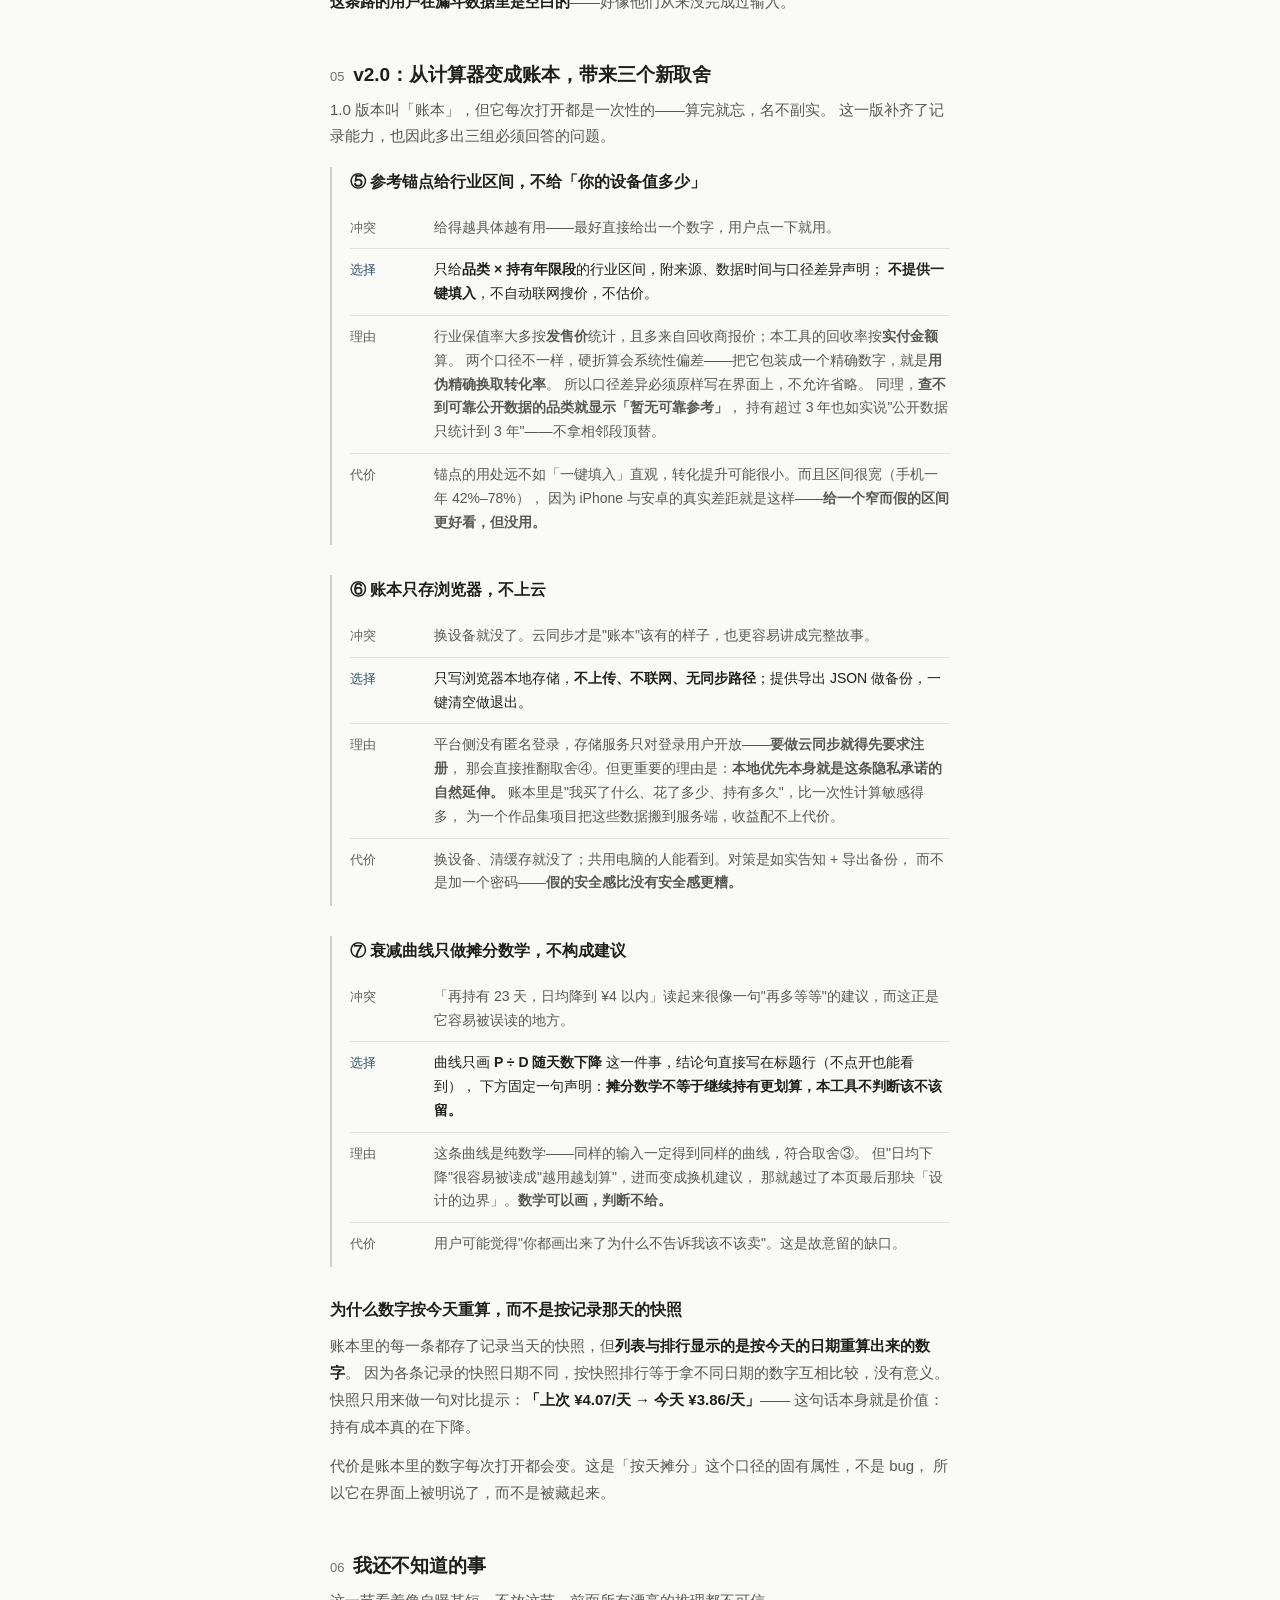
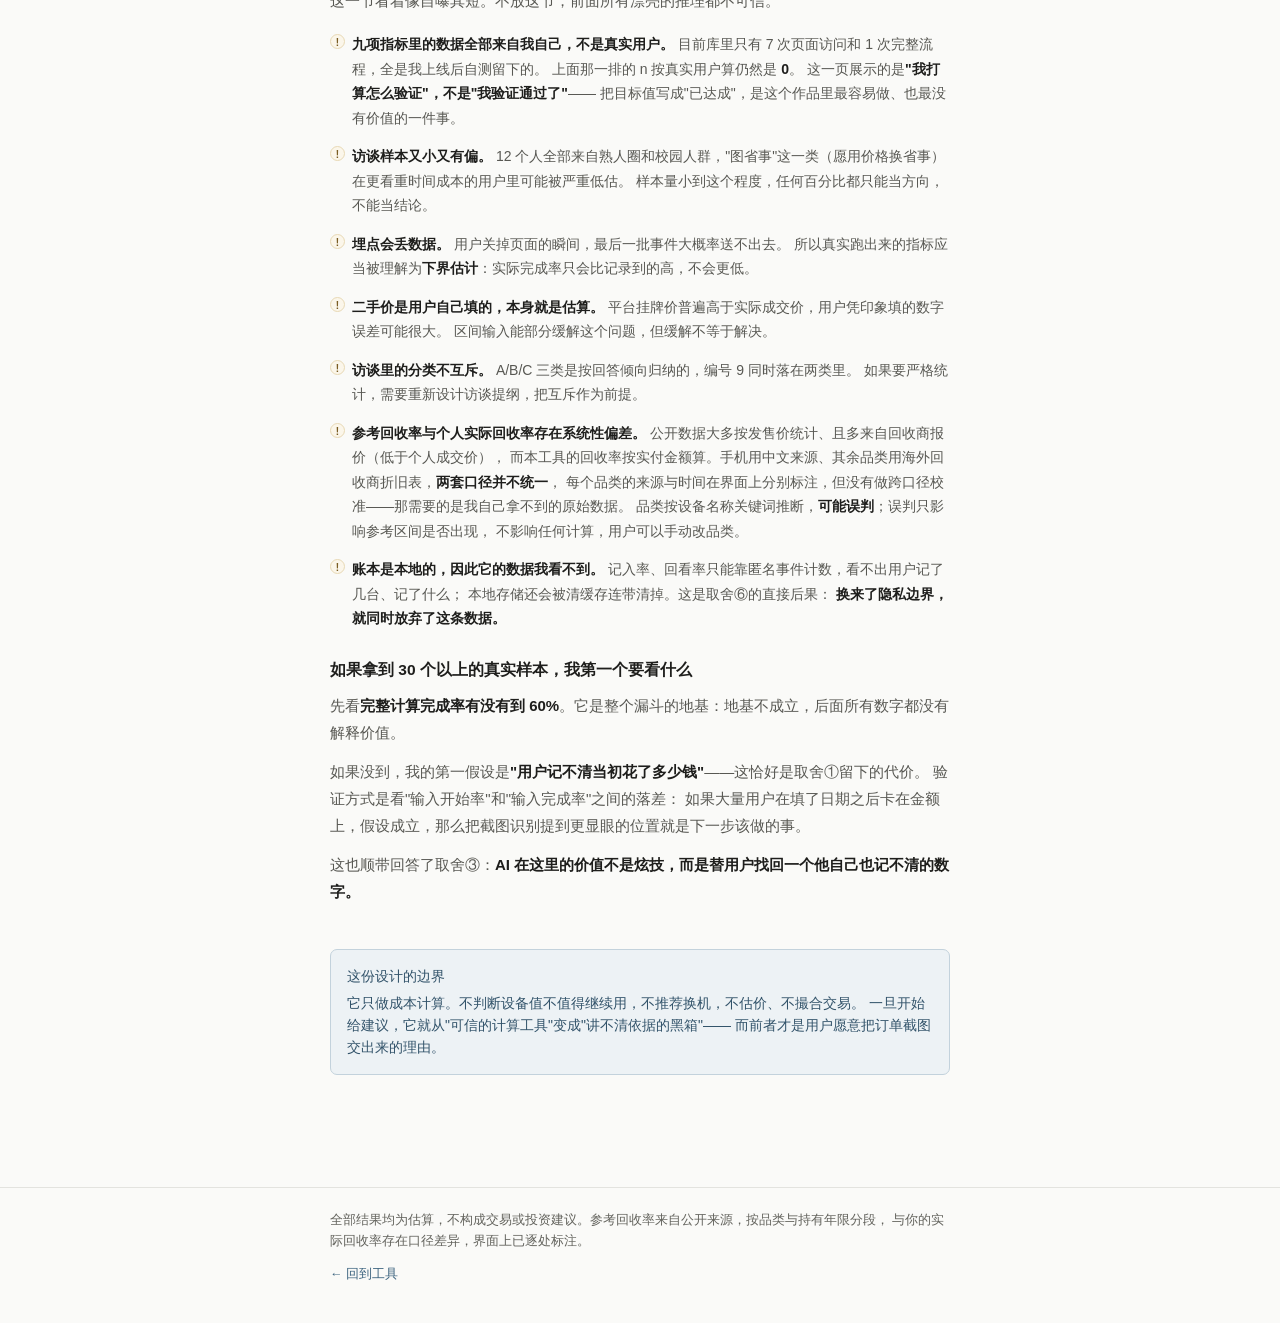
==== commit 4c5fcb57: "v2.0：持有成本账本升级 - 账本：多设备持有成本记录，数据存浏览器 localStorage - 参考回收率锚点：中文源实测数据（手机），海外回收商折旧表（其余品类），纯展示不代填 - 日均衰减曲" ====
--- a/site/design.html
+++ b/site/design.html
@@ -4,10 +4,10 @@
 <meta charset="utf-8">
 <meta name="viewport" content="width=device-width, initial-scale=1, viewport-fit=cover">
 <title>设计说明与取舍记录 — 持有成本账本</title>
-<meta name="description" content="12 人访谈的三类需求、四组关键取舍、六项指标口径，以及这份设计目前还不知道的事。">
+<meta name="description" content="12 人访谈的三类需求、四组关键取舍、九项指标口径，以及这份设计目前还不知道的事。">
 <meta name="theme-color" content="#FAFAF8">
 <link rel="icon" type="image/svg+xml" href="favicon.svg">
-<link rel="stylesheet" href="assets/css/styles.css">
+<link rel="stylesheet" href="assets/css/styles.css?v=2.0.0">
 </head>
 <body>
 
@@ -194,6 +194,17 @@
           <dt>代价</dt>
           <dd>残值补充率大概率达不到 40%。我接受这个数字不好看，但它是真实的。</dd>
         </div>
+        <div class="tradeoff__row">
+          <dt>v2.0 补充</dt>
+          <dd>
+            上线后我给这一步加了一样东西：<strong>行业参考区间锚点</strong>（按品类 × 持有年限段，标注来源与口径差异）。
+            它瞄准的正是这个取舍留下的漏洞——"不知道填多少"是用户随手编数的最大动因。
+            但锚点<strong>只展示、不代填</strong>：给行业区间，不给"你这台值多少"，更不替用户把数字写进输入框。
+            因为<strong>一条一致的原则必须贯彻到底</strong>：编造的价格比没有价格更糟，
+            那么"替用户生成一个看起来有依据的价格"同样更糟。
+            代价是它未必能把补充率拉到 40%；如果拉不动，那本身也是个可回答的问题——说明卡点不在信息，而在意愿。
+          </dd>
+        </div>
       </dl>
     </div>
 
@@ -268,6 +279,18 @@
             一个算钱的工具如果连自己的数据边界都说不清，用户凭什么把订单截图交给它。
           </dd>
         </div>
+        <div class="tradeoff__row">
+          <dt>v2.0 边界</dt>
+          <dd>
+            账本功能上线后，这条承诺需要精确化，而不是放宽：<strong>从「我们不保存你填的数字」变成
+            「你主动记入账本的记录只存在你的浏览器里」。</strong>
+            差别在于前者其实一直有个小瑕疵——本地埋点缓冲本来就在用 localStorage。
+            现在的范围是清楚的：只有你点了「记入账本」才会写一条，可随时导出或一键清空，
+            <strong>没有任何上传路径</strong>（平台也不提供匿名登录，所以不存在"顺手同步一下"的实现空间）。
+            共用电脑时任何人都能看到账本，这一点在界面上明说了，而不是用一句"安全"糊过去——
+            <strong>如实告知比假的安全感重要。</strong>
+          </dd>
+        </div>
       </dl>
     </div>
   </section>
@@ -276,8 +299,8 @@
   <section class="doc__section">
     <h2 class="doc__h2"><span class="doc__h2-num">03</span>指标设计</h2>
     <p class="doc__intro">
-      六个指标，每一个都对应一个具体的问题。注意"结果解释展开率"没有目标值——
-      它的作用是<strong>诊断</strong>而不是考核：如果默认解释已经够清楚，这个数就该低。
+      九个指标（v1.x 六项 + v2.0 新增三项），每一个都对应一个具体的问题。注意"结果解释展开率"
+      与 v2.0 新增的三项都没有目标值——它们的作用是<strong>诊断</strong>而不是考核：如果默认解释已经够清楚，这个数就该低。
     </p>
 
     <div class="metric-grid">
@@ -288,7 +311,11 @@
       </div>
       <div class="metric">
         <div class="metric__name">残值补充率</div>
-        <p class="metric__def">看到基础结果后，愿意继续填二手成交价的比例</p>
+        <p class="metric__def">
+          看到基础结果后，愿意继续填二手成交价的比例。
+          <strong>v2.0 起软引导内提供行业参考区间，该指标与 v1.x 的基线不可直接比较</strong>
+          ——口径没变，但影响用户决策的信息变多了。
+        </p>
         <div class="metric__foot"><span class="metric__target">目标 ≥ 40%</span><span class="metric__n">n = 0</span></div>
       </div>
       <div class="metric">
@@ -309,6 +336,21 @@
       <div class="metric">
         <div class="metric__name">结果解释展开率</div>
         <p class="metric__def">是否需要展开查看公式、口径和假设</p>
+        <div class="metric__foot"><span class="metric__target">仅观测，不设目标</span><span class="metric__n">n = 0</span></div>
+      </div>
+      <div class="metric">
+        <div class="metric__name">账本记入率（v2.0 新增）</div>
+        <p class="metric__def">看到结果的人里，有多少愿意把它记进自己的账本</p>
+        <div class="metric__foot"><span class="metric__target">仅观测，不设目标</span><span class="metric__n">n = 0</span></div>
+      </div>
+      <div class="metric">
+        <div class="metric__name">账本回看率（v2.0 新增）</div>
+        <p class="metric__def">记入之后又回来查看的比例——本地功能唯一的留存信号</p>
+        <div class="metric__foot"><span class="metric__target">仅观测，不设目标</span><span class="metric__n">n = 0</span></div>
+      </div>
+      <div class="metric">
+        <div class="metric__name">锚点展开率（v2.0 新增）</div>
+        <p class="metric__def">看到参考锚点的人里有多少点开看区间——检验锚点形态是否有效的诊断指标</p>
         <div class="metric__foot"><span class="metric__target">仅观测，不设目标</span><span class="metric__n">n = 0</span></div>
       </div>
     </div>
@@ -402,19 +444,156 @@
         彻底解决要么接受「必须失焦才算完成」的交互代价，要么给金额字段单独做一层输入校验。
         这是一个取舍，我选了成本低的那一边，但没有把它说成已经解决。
       </p>
+
+      <h3 class="doc__h3">v2.0：修掉的第三个测量问题——OCR 只记总时长</h3>
+      <p>
+        v1.3 给识别环节加了「用了哪个模型、花了多久」两个字段，当时的判断是对的：
+        没有这两个字段，只能靠人肉读屏幕才知道发生了什么。但它有一个洞——
+        <strong>记录的是整次识别的总时长，以及最终生效的那个模型。</strong>
+      </p>
+      <p>
+        于是出现了一个回答不了的问题：<strong>「换模型重试到底有没有变快？」</strong>
+        第一次实测的总耗时是 18.2 秒，没变快；可那次是<strong>第一个模型失败、换成第二个才成功</strong>。
+        失败的那次尝试在数据里完全不可见——它既没有单独的耗时，也没有自己的模型名。
+        更麻烦的是，两个模型的时间混在一个数字里，我甚至说不清 18.2 秒里各占多少。
+      </p>
+      <p>
+        改法：<strong>每次模型尝试单独计时单独上报</strong>（新增 <code>ocr_attempt</code> 事件，带尝试序号、模型、该次耗时与结果），
+        而原来的 <code>ocr_result</code> <strong>一个字都不改</strong>——它继续记总时长和最终模型。
+        两条时间线并存，服务端可以直接交叉校验（总时长 ≈ 各次之和 + 重试间隙），
+        <strong>v1.3 以来的历史数据一个字节都不用迁移，可比性不受影响。</strong>
+      </p>
+      <p>
+        顺带补上另一个口径漏洞：识别结果确认填入后，原本不触发「字段完成」事件，
+        导致<strong>走识别这条路的用户在漏斗数据里是空白的</strong>——好像他们从来没完成过输入。
+      </p>
     </div>
   </section>
 
-  <!-- ============================ 05 局限 ============================ -->
+  <!-- ==================== 05 v2.0 的新取舍 ==================== -->
   <section class="doc__section">
-    <h2 class="doc__h2"><span class="doc__h2-num">05</span>我还不知道的事</h2>
+    <h2 class="doc__h2"><span class="doc__h2-num">05</span>v2.0：从计算器变成账本，带来三个新取舍</h2>
+    <p class="doc__intro">
+      1.0 版本叫「账本」，但它每次打开都是一次性的——算完就忘，名不副实。
+      这一版补齐了记录能力，也因此多出三组必须回答的问题。
+    </p>
+
+    <div class="tradeoff">
+      <h3 class="tradeoff__title">⑤ 参考锚点给行业区间，不给「你的设备值多少」</h3>
+      <dl>
+        <div class="tradeoff__row">
+          <dt>冲突</dt>
+          <dd>给得越具体越有用——最好直接给出一个数字，用户点一下就用。</dd>
+        </div>
+        <div class="tradeoff__row tradeoff__row--choice">
+          <dt>选择</dt>
+          <dd>
+            只给<strong>品类 × 持有年限段</strong>的行业区间，附来源、数据时间与口径差异声明；
+            <strong>不提供一键填入</strong>，不自动联网搜价，不估价。
+          </dd>
+        </div>
+        <div class="tradeoff__row">
+          <dt>理由</dt>
+          <dd>
+            行业保值率大多按<strong>发售价</strong>统计，且多来自回收商报价；本工具的回收率按<strong>实付金额</strong>算。
+            两个口径不一样，硬折算会系统性偏差——把它包装成一个精确数字，就是<strong>用伪精确换取转化率</strong>。
+            所以口径差异必须原样写在界面上，不允许省略。
+            同理，<strong>查不到可靠公开数据的品类就显示「暂无可靠参考」</strong>，
+            持有超过 3 年也如实说"公开数据只统计到 3 年"——不拿相邻段顶替。
+          </dd>
+        </div>
+        <div class="tradeoff__row">
+          <dt>代价</dt>
+          <dd>锚点的用处远不如「一键填入」直观，转化提升可能很小。而且区间很宽（手机一年 42%–78%），
+            因为 iPhone 与安卓的真实差距就是这样——<strong>给一个窄而假的区间更好看，但没用。</strong></dd>
+        </div>
+      </dl>
+    </div>
+
+    <div class="tradeoff">
+      <h3 class="tradeoff__title">⑥ 账本只存浏览器，不上云</h3>
+      <dl>
+        <div class="tradeoff__row">
+          <dt>冲突</dt>
+          <dd>换设备就没了。云同步才是"账本"该有的样子，也更容易讲成完整故事。</dd>
+        </div>
+        <div class="tradeoff__row tradeoff__row--choice">
+          <dt>选择</dt>
+          <dd>
+            只写浏览器本地存储，<strong>不上传、不联网、无同步路径</strong>；提供导出 JSON 做备份，一键清空做退出。
+          </dd>
+        </div>
+        <div class="tradeoff__row">
+          <dt>理由</dt>
+          <dd>
+            平台侧没有匿名登录，存储服务只对登录用户开放——<strong>要做云同步就得先要求注册</strong>，
+            那会直接推翻取舍④。但更重要的理由是：<strong>本地优先本身就是这条隐私承诺的自然延伸。</strong>
+            账本里是"我买了什么、花了多少、持有多久"，比一次性计算敏感得多，
+            为一个作品集项目把这些数据搬到服务端，收益配不上代价。
+          </dd>
+        </div>
+        <div class="tradeoff__row">
+          <dt>代价</dt>
+          <dd>换设备、清缓存就没了；共用电脑的人能看到。对策是如实告知 + 导出备份，
+            而不是加一个密码——<strong>假的安全感比没有安全感更糟。</strong></dd>
+        </div>
+      </dl>
+    </div>
+
+    <div class="tradeoff">
+      <h3 class="tradeoff__title">⑦ 衰减曲线只做摊分数学，不构成建议</h3>
+      <dl>
+        <div class="tradeoff__row">
+          <dt>冲突</dt>
+          <dd>「再持有 23 天，日均降到 ¥4 以内」读起来很像一句"再多等等"的建议，而这正是它容易被误读的地方。</dd>
+        </div>
+        <div class="tradeoff__row tradeoff__row--choice">
+          <dt>选择</dt>
+          <dd>
+            曲线只画 <strong>P ÷ D 随天数下降</strong> 这一件事，结论句直接写在标题行（不点开也能看到），
+            下方固定一句声明：<strong>摊分数学不等于继续持有更划算，本工具不判断该不该留。</strong>
+          </dd>
+        </div>
+        <div class="tradeoff__row">
+          <dt>理由</dt>
+          <dd>
+            这条曲线是纯数学——同样的输入一定得到同样的曲线，符合取舍③。
+            但"日均下降"很容易被读成"越用越划算"，进而变成换机建议，
+            那就越过了本页最后那块「设计的边界」。<strong>数学可以画，判断不给。</strong>
+          </dd>
+        </div>
+        <div class="tradeoff__row">
+          <dt>代价</dt>
+          <dd>用户可能觉得"你都画出来了为什么不告诉我该不该卖"。这是故意留的缺口。</dd>
+        </div>
+      </dl>
+    </div>
+
+    <div class="doc__body">
+      <h3 class="doc__h3">为什么数字按今天重算，而不是按记录那天的快照</h3>
+      <p>
+        账本里的每一条都存了记录当天的快照，但<strong>列表与排行显示的是按今天的日期重算出来的数字</strong>。
+        因为各条记录的快照日期不同，按快照排行等于拿不同日期的数字互相比较，没有意义。
+        快照只用来做一句对比提示：<strong>「上次 ¥4.07/天 → 今天 ¥3.86/天」</strong>——
+        这句话本身就是价值：持有成本真的在下降。
+      </p>
+      <p>
+        代价是账本里的数字每次打开都会变。这是「按天摊分」这个口径的固有属性，不是 bug，
+        所以它在界面上被明说了，而不是被藏起来。
+      </p>
+    </div>
+  </section>
+
+  <!-- ============================ 06 局限 ============================ -->
+  <section class="doc__section">
+    <h2 class="doc__h2"><span class="doc__h2-num">06</span>我还不知道的事</h2>
     <p class="doc__intro">
       这一节看着像自曝其短。不放这节，前面所有漂亮的推理都不可信。
     </p>
 
     <div class="limit-list">
       <div class="limit">
-        <strong>六项指标里的数据全部来自我自己，不是真实用户。</strong>
+        <strong>九项指标里的数据全部来自我自己，不是真实用户。</strong>
         目前库里只有 7 次页面访问和 1 次完整流程，全是我上线后自测留下的。
         上面那一排的 n 按真实用户算仍然是 <strong>0</strong>。
         这一页展示的是<strong>"我打算怎么验证"，不是"我验证通过了"</strong>——
@@ -440,6 +619,20 @@
         <strong>访谈里的分类不互斥。</strong>
         A/B/C 三类是按回答倾向归纳的，编号 9 同时落在两类里。
         如果要严格统计，需要重新设计访谈提纲，把互斥作为前提。
+      </div>
+      <div class="limit">
+        <strong>参考回收率与个人实际回收率存在系统性偏差。</strong>
+        公开数据大多按发售价统计、且多来自回收商报价（低于个人成交价），
+        而本工具的回收率按实付金额算。手机用中文来源、其余品类用海外回收商折旧表，<strong>两套口径并不统一</strong>，
+        每个品类的来源与时间在界面上分别标注，但没有做跨口径校准——那需要的是我自己拿不到的原始数据。
+        品类按设备名称关键词推断，<strong>可能误判</strong>；误判只影响参考区间是否出现，
+        不影响任何计算，用户可以手动改品类。
+      </div>
+      <div class="limit">
+        <strong>账本是本地的，因此它的数据我看不到。</strong>
+        记入率、回看率只能靠匿名事件计数，看不出用户记了几台、记了什么；
+        本地存储还会被清缓存连带清掉。这是取舍⑥的直接后果：
+        <strong>换来了隐私边界，就同时放弃了这条数据。</strong>
       </div>
     </div>
 
@@ -470,13 +663,14 @@
 
 <footer class="footer">
   <div class="footer__inner">
-    <p>全部结果均为估算，不构成交易或投资建议。</p>
+    <p>全部结果均为估算，不构成交易或投资建议。参考回收率来自公开来源，按品类与持有年限分段，
+       与你的实际回收率存在口径差异，界面上已逐处标注。</p>
     <div class="footer__links">
       <a href="index.html">← 回到工具</a>
     </div>
   </div>
 </footer>
 
-<script type="module" src="assets/js/creator.js"></script>
+<script type="module" src="assets/js/creator.js?v=2.0.0"></script>
 </body>
 </html>
--- a/site/assets/css/styles.css
+++ b/site/assets/css/styles.css
@@ -1207,6 +1207,259 @@
   border: 0;
 }
 
+/* --------------------------------------------------------------------------
+   v2.0：品类选择、记入账本、衰减曲线、参考锚点、本地账本
+   -------------------------------------------------------------------------- */
+
+/* 品类下拉：与输入框同高同宽，保持表单纵向节奏 */
+.field__select {
+  display: block;
+  width: 100%;
+  padding: 11px 13px;
+  font-family: inherit;
+  font-size: 16px;   /* 与输入一致，避免移动端聚焦缩放 */
+  line-height: 1.4;
+  color: var(--text);
+  background: var(--surface);
+  border: 1px solid var(--border-strong);
+  border-radius: var(--radius);
+  appearance: none;
+  background-image: linear-gradient(45deg, transparent 50%, var(--text-muted) 50%),
+                    linear-gradient(135deg, var(--text-muted) 50%, transparent 50%);
+  background-position: calc(100% - 18px) calc(50% + 1px), calc(100% - 13px) calc(50% + 1px);
+  background-size: 5px 5px, 5px 5px;
+  background-repeat: no-repeat;
+  padding-right: 36px;
+}
+.field__select:focus {
+  outline: none;
+  border-color: var(--accent);
+  box-shadow: 0 0 0 3px var(--accent-tint);
+}
+
+/* 记入账本：低调次级动作，不抢结果区的视觉权重 */
+.save-row { margin-top: 18px; }
+.save-row__note {
+  font-size: 12.5px;
+  color: var(--text-muted);
+  margin-top: 8px;
+  line-height: 1.5;
+}
+.save-row__note[hidden] { display: none; }
+
+/* 衰减曲线：内联 SVG，无图表库。
+   结论句在 <summary> 里，展开只是看形状 */
+.details--curve { margin-top: 18px; }
+.details--curve .details__summary { font-size: 14px; }
+
+.curve__svg {
+  display: block;
+  width: 100%;
+  height: auto;
+  margin: 4px 0 12px;
+}
+.curve__grid line { stroke: var(--border); stroke-width: 1; }
+.curve__labels text {
+  fill: var(--text-muted);
+  font-size: 11px;
+  font-family: var(--font);
+  font-variant-numeric: tabular-nums;
+}
+.curve__line {
+  fill: none;
+  stroke: var(--accent);
+  stroke-width: 2;
+  stroke-linejoin: round;
+  stroke-linecap: round;
+}
+/* 当前点右侧是「如果继续持有」，用虚线区分已发生与假设 */
+.curve__line--dashed { stroke-dasharray: 5 4; stroke-opacity: .75; }
+.curve__now { stroke: var(--border-strong); stroke-width: 1; stroke-dasharray: 3 3; }
+.curve__dot { fill: var(--accent); }
+.curve__dot-label {
+  fill: var(--text);
+  font-size: 12px;
+  font-weight: 600;
+  font-family: var(--font);
+  font-variant-numeric: tabular-nums;
+}
+.curve__note { font-size: 12.5px; color: var(--text-faint); line-height: 1.6; }
+
+/* 参考锚点：与公式块同层级的弱层级，默认收起 */
+.details--hint { margin-top: 14px; }
+.benchmark__caliber { color: var(--warn-text); }
+.benchmark__source { font-size: 12px; color: var(--text-faint); }
+
+/* 回看提示条 */
+.recall-banner {
+  border: 1px solid var(--accent-line);
+  background: var(--accent-tint);
+  border-radius: var(--radius);
+  padding: 12px 14px;
+  margin-bottom: 20px;
+  display: flex;
+  align-items: center;
+  justify-content: space-between;
+  gap: 12px;
+  flex-wrap: wrap;
+}
+.recall-banner p {
+  font-size: 13px;
+  color: var(--accent-dark);
+  line-height: 1.6;
+  flex: 1 1 240px;
+}
+
+/* 多设备排行 */
+.rank {
+  border: 1px solid var(--border);
+  border-radius: var(--radius);
+  background: var(--surface);
+  padding: 14px 16px;
+  margin-bottom: 16px;
+}
+.rank__title {
+  font-size: 14px;
+  font-weight: 500;
+  color: var(--text);
+  margin-bottom: 10px;
+}
+.rank__list { display: grid; gap: 8px; }
+.rank__item {
+  display: grid;
+  grid-template-columns: 20px minmax(0, 1fr) auto;
+  align-items: baseline;
+  gap: 10px;
+  font-size: 14px;
+}
+.rank__no {
+  font-size: 12px;
+  color: var(--text-faint);
+  font-variant-numeric: tabular-nums;
+}
+.rank__name {
+  color: var(--text-secondary);
+  overflow: hidden;
+  text-overflow: ellipsis;
+  white-space: nowrap;
+}
+.rank__daily {
+  font-weight: 600;
+  font-variant-numeric: tabular-nums;
+  color: var(--text);
+}
+.rank__daily .unit {
+  font-size: 11.5px;
+  font-weight: 400;
+  color: var(--text-muted);
+  margin-left: 3px;
+}
+.rank__note {
+  font-size: 12px;
+  color: var(--text-faint);
+  margin-top: 10px;
+  line-height: 1.55;
+}
+
+/* 账本列表 */
+.history__list {
+  display: grid;
+  gap: 1px;
+  background: var(--border);
+  border: 1px solid var(--border);
+  border-radius: var(--radius);
+  overflow: hidden;
+}
+.history__row {
+  background: var(--surface);
+  padding: 13px 15px;
+  display: grid;
+  grid-template-columns: minmax(0, 1fr) auto;
+  gap: 10px 14px;
+  align-items: center;
+}
+.history__info {
+  display: flex;
+  align-items: center;
+  gap: 8px;
+  min-width: 0;
+  flex-wrap: wrap;
+}
+.history__name {
+  font-size: 14.5px;
+  font-weight: 500;
+  color: var(--text);
+  overflow: hidden;
+  text-overflow: ellipsis;
+  white-space: nowrap;
+  max-width: 100%;
+}
+.history__cat {
+  font-size: 11.5px;
+  color: var(--text-muted);
+  background: var(--surface-sunken);
+  border: 1px solid var(--border);
+  border-radius: var(--radius-pill);
+  padding: 1px 8px;
+  white-space: nowrap;
+}
+.history__nums {
+  display: grid;
+  gap: 2px;
+  justify-items: start;
+}
+.history__daily {
+  font-size: 18px;
+  font-weight: 600;
+  font-variant-numeric: tabular-nums;
+  letter-spacing: -0.01em;
+}
+.history__daily .unit {
+  font-size: 12px;
+  font-weight: 400;
+  color: var(--text-muted);
+  margin-left: 3px;
+}
+.history__meta,
+.history__trend {
+  font-size: 12px;
+  color: var(--text-muted);
+  font-variant-numeric: tabular-nums;
+}
+.history__trend { color: var(--text-faint); }
+.history__ops {
+  grid-column: 1 / -1;
+  display: flex;
+  gap: 6px;
+  justify-content: flex-end;
+}
+@media (min-width: 560px) {
+  .history__row { grid-template-columns: minmax(0, 1fr) auto auto; }
+  .history__ops { grid-column: auto; }
+}
+
+.history__privacy {
+  font-size: 12.5px;
+  color: var(--text-faint);
+  line-height: 1.65;
+  margin-top: 14px;
+}
+.history__actions { margin-top: 14px; }
+.history__confirm {
+  display: flex;
+  align-items: center;
+  gap: 10px;
+  flex-wrap: wrap;
+  margin-top: 12px;
+  padding: 11px 14px;
+  border: 1px solid var(--warn-line);
+  background: var(--warn-bg);
+  border-radius: var(--radius);
+  font-size: 13px;
+  color: var(--warn-text);
+}
+.history__confirm[hidden] { display: none; }
+
 /* 减少动效偏好 */
 @media (prefers-reduced-motion: reduce) {
   html { scroll-behavior: auto; }
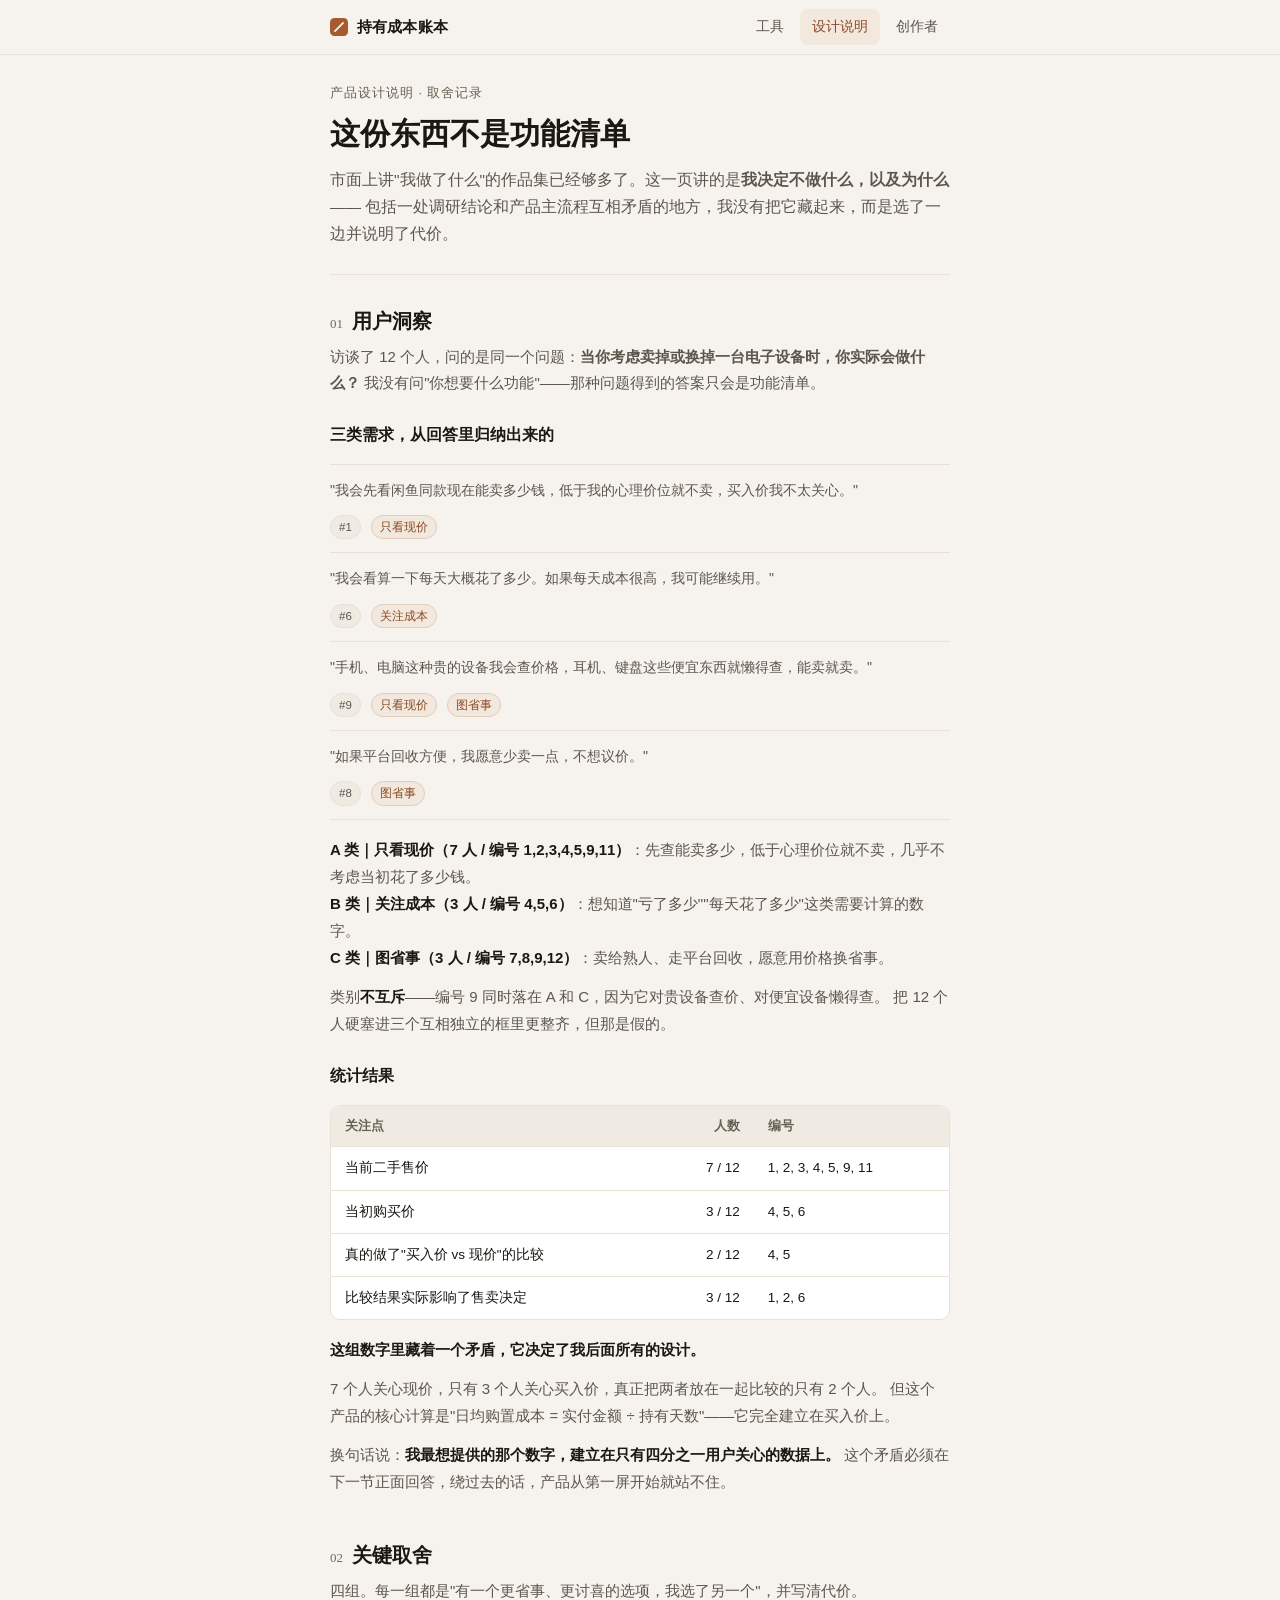
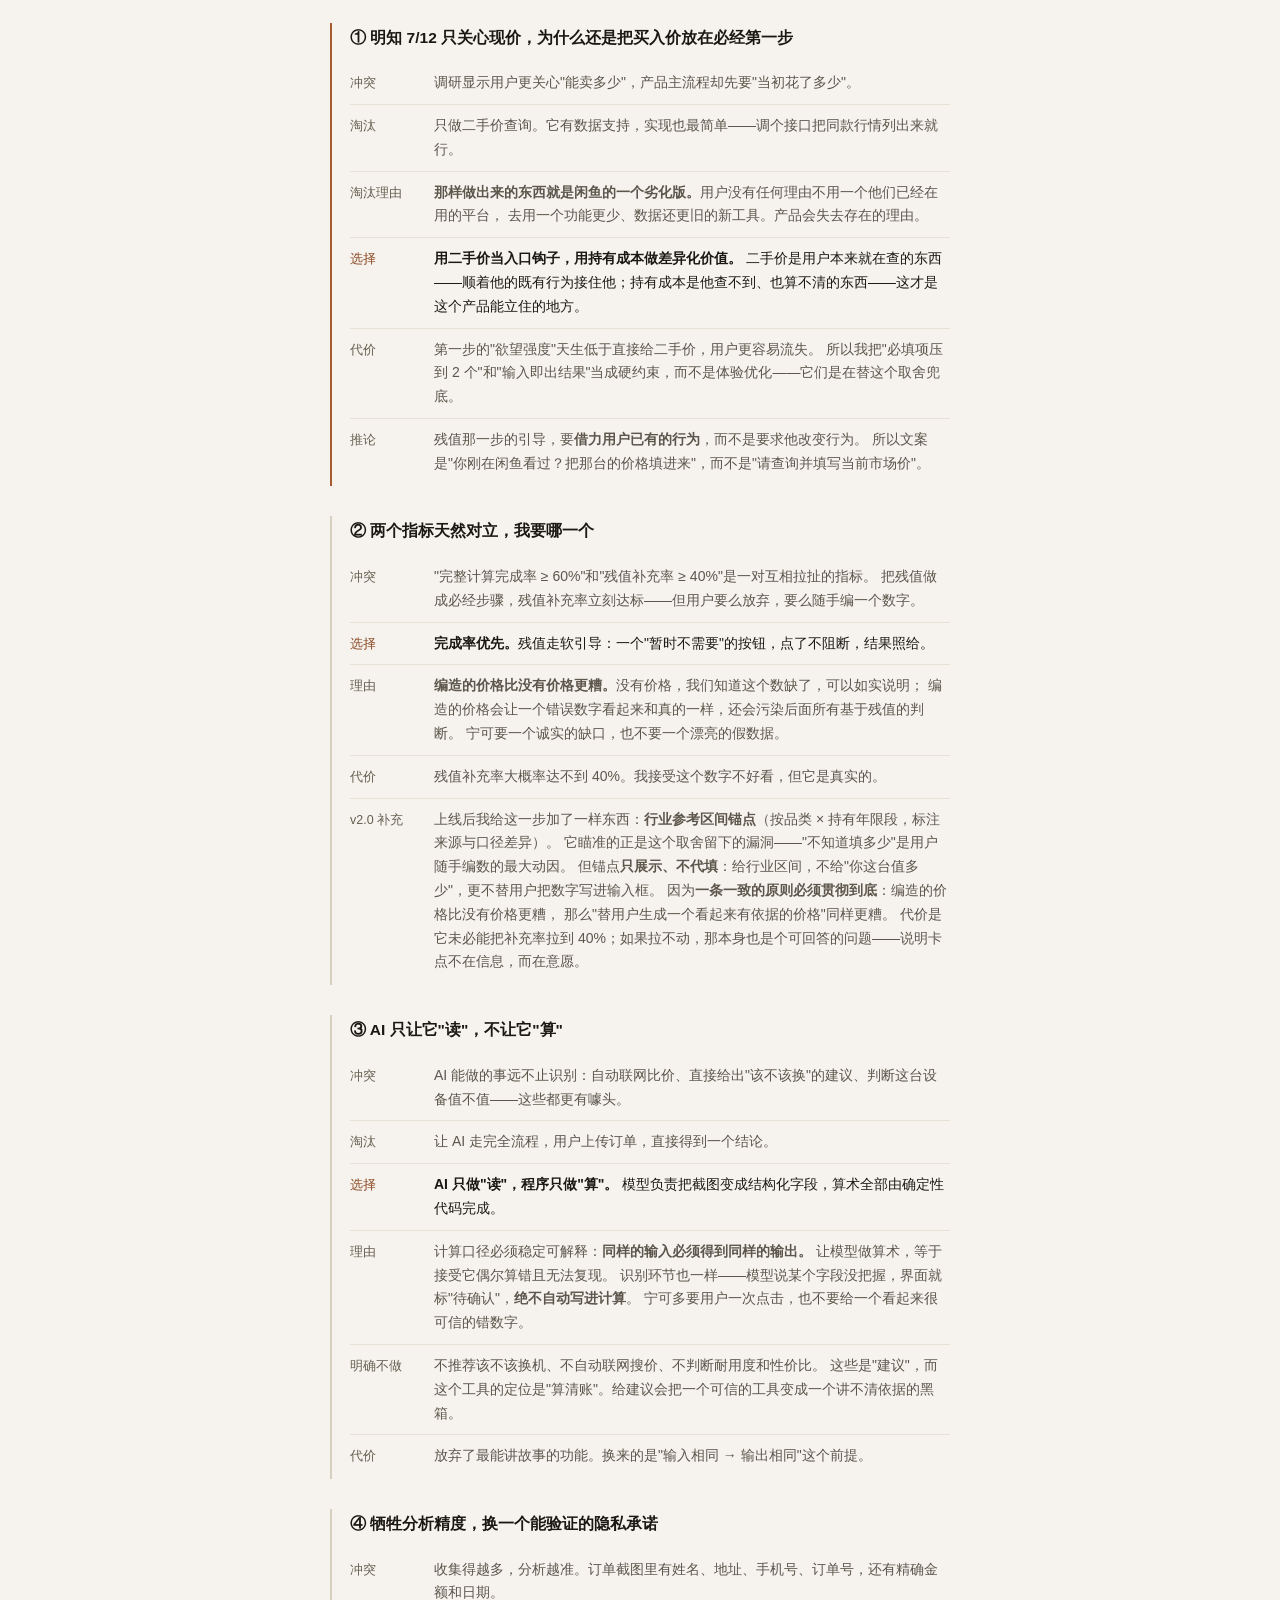
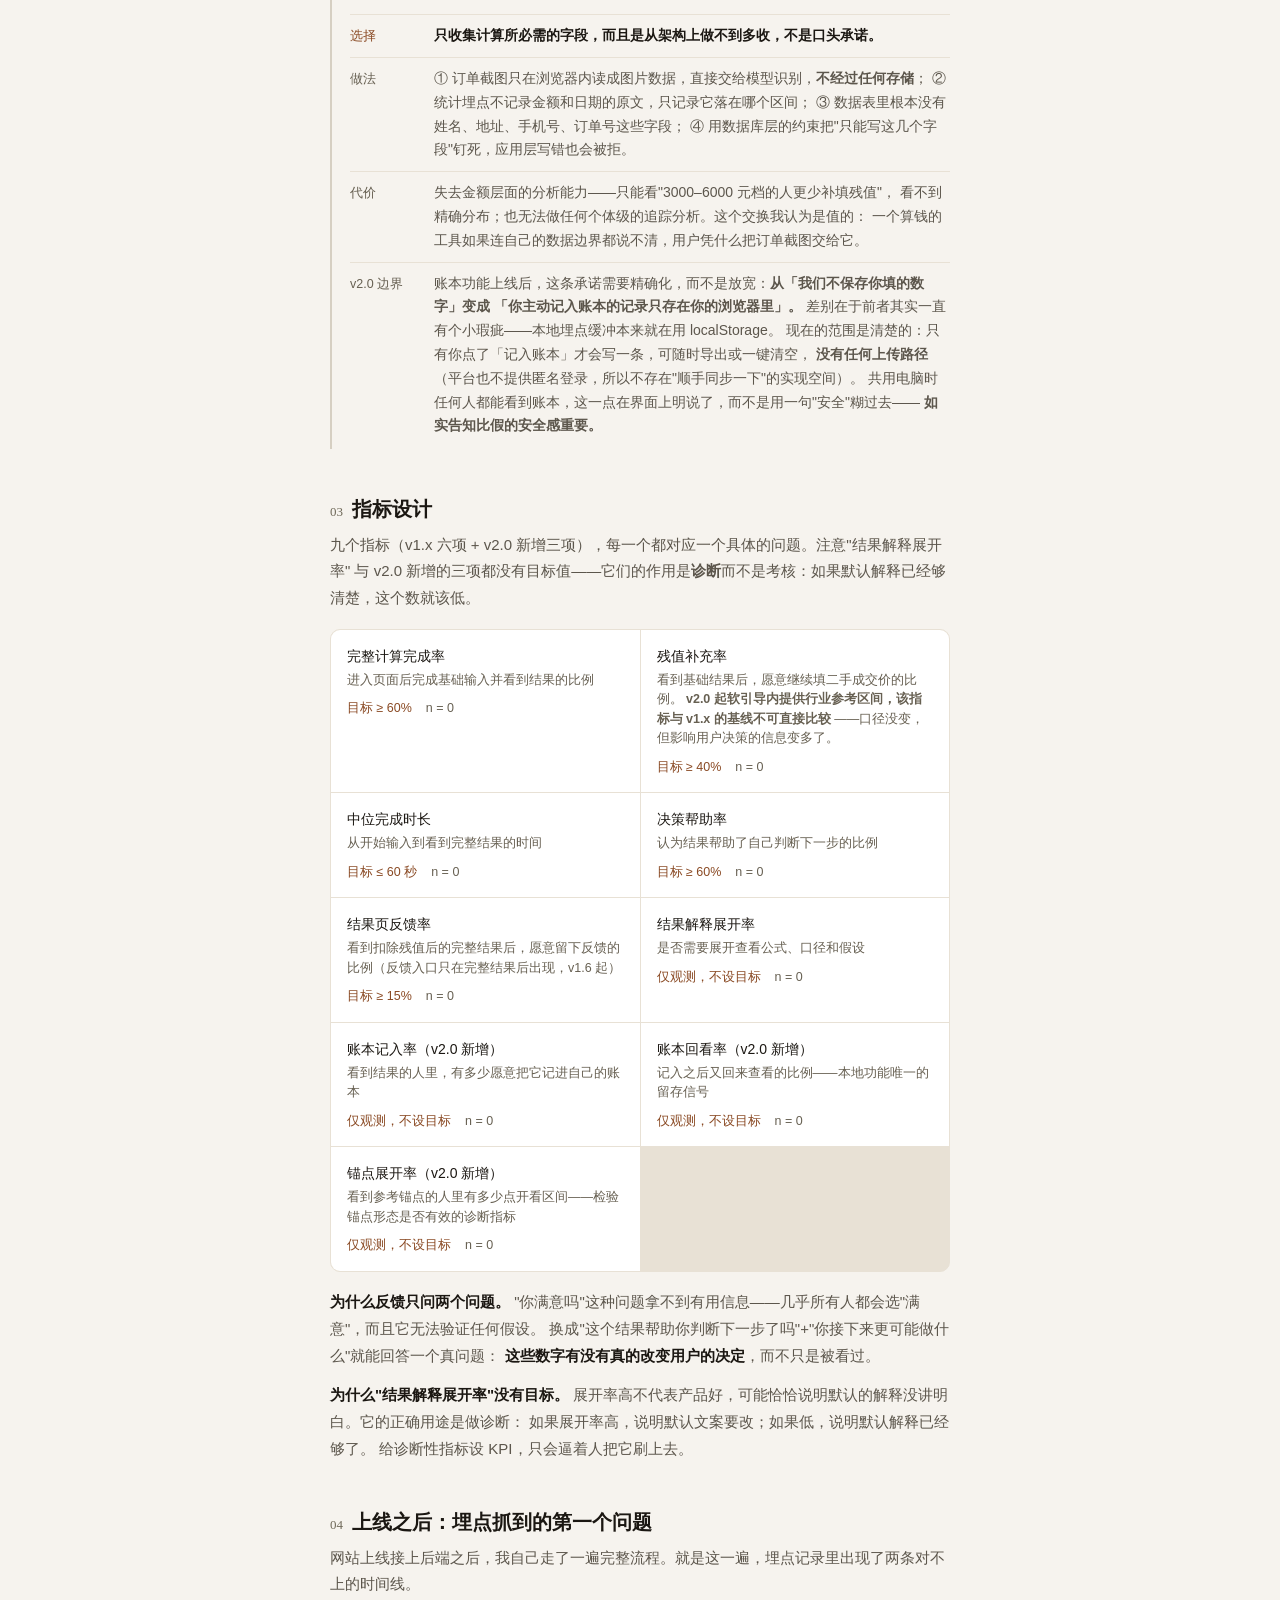
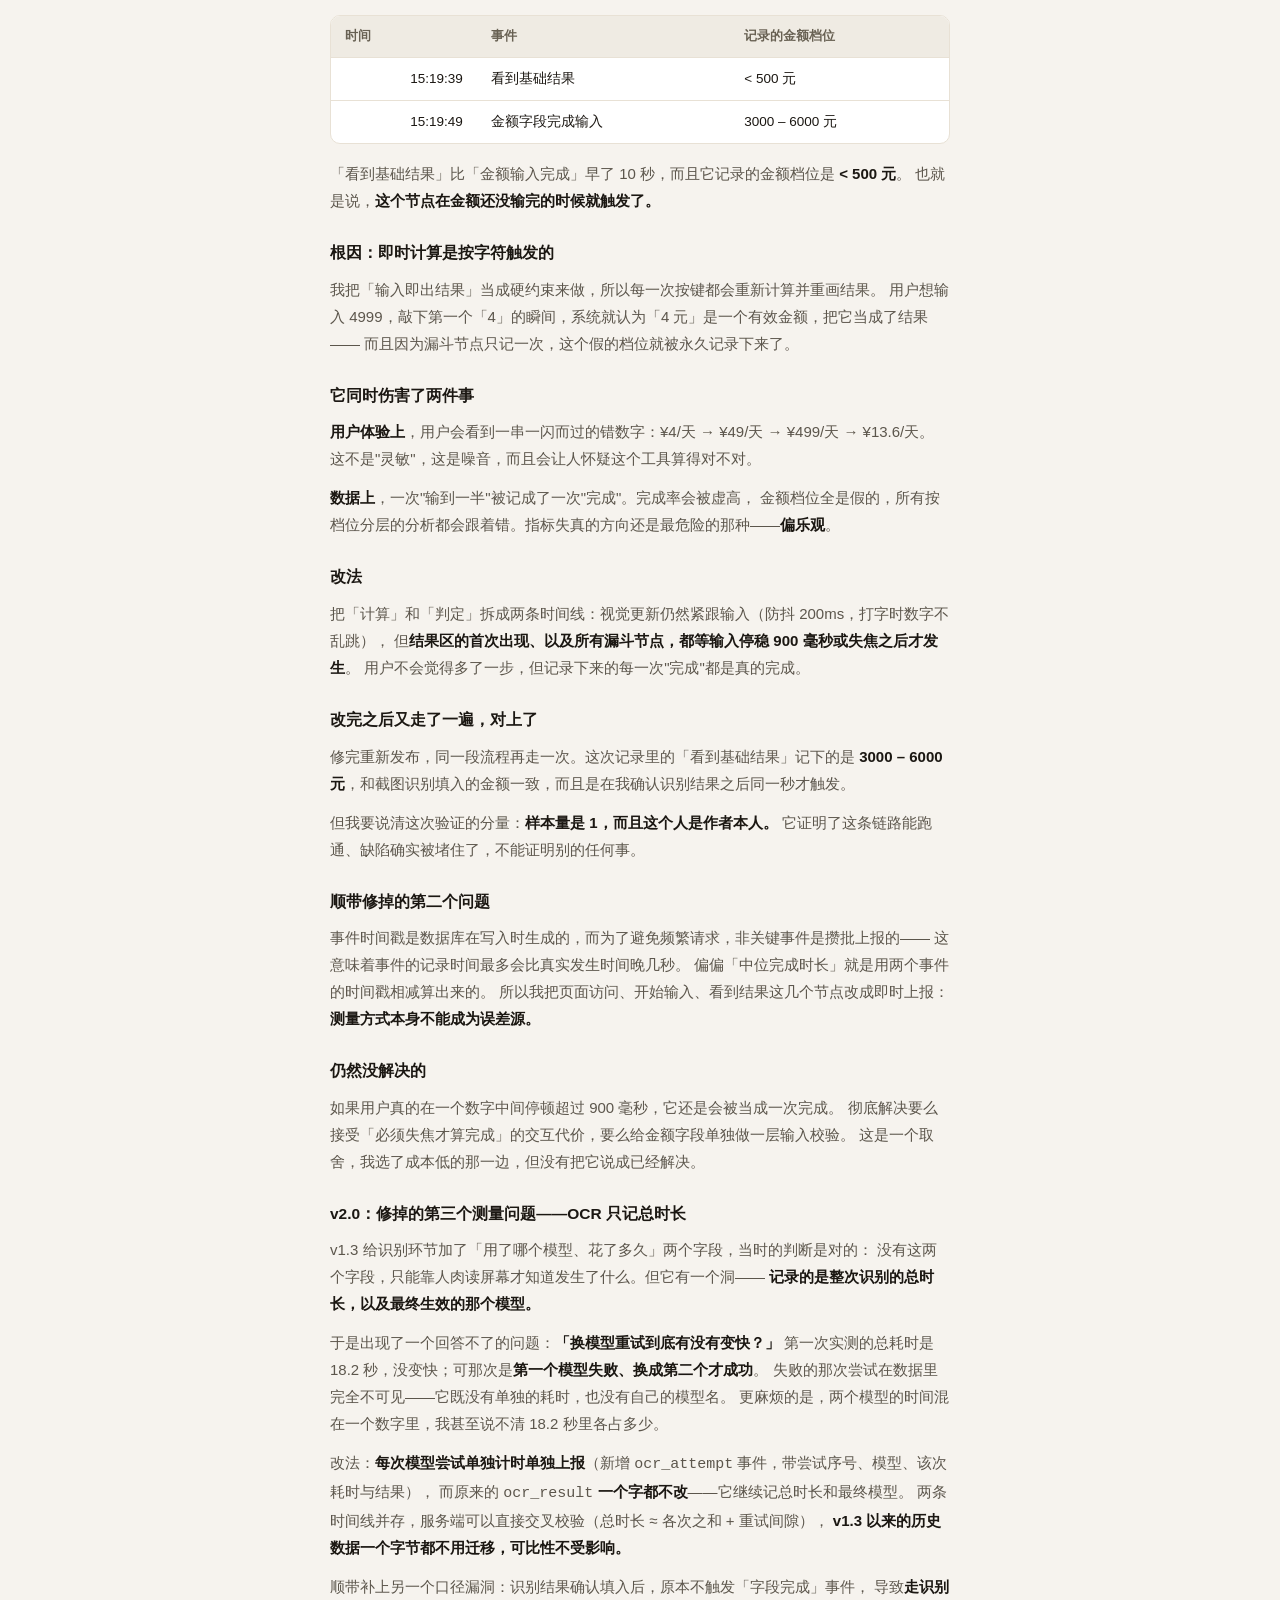
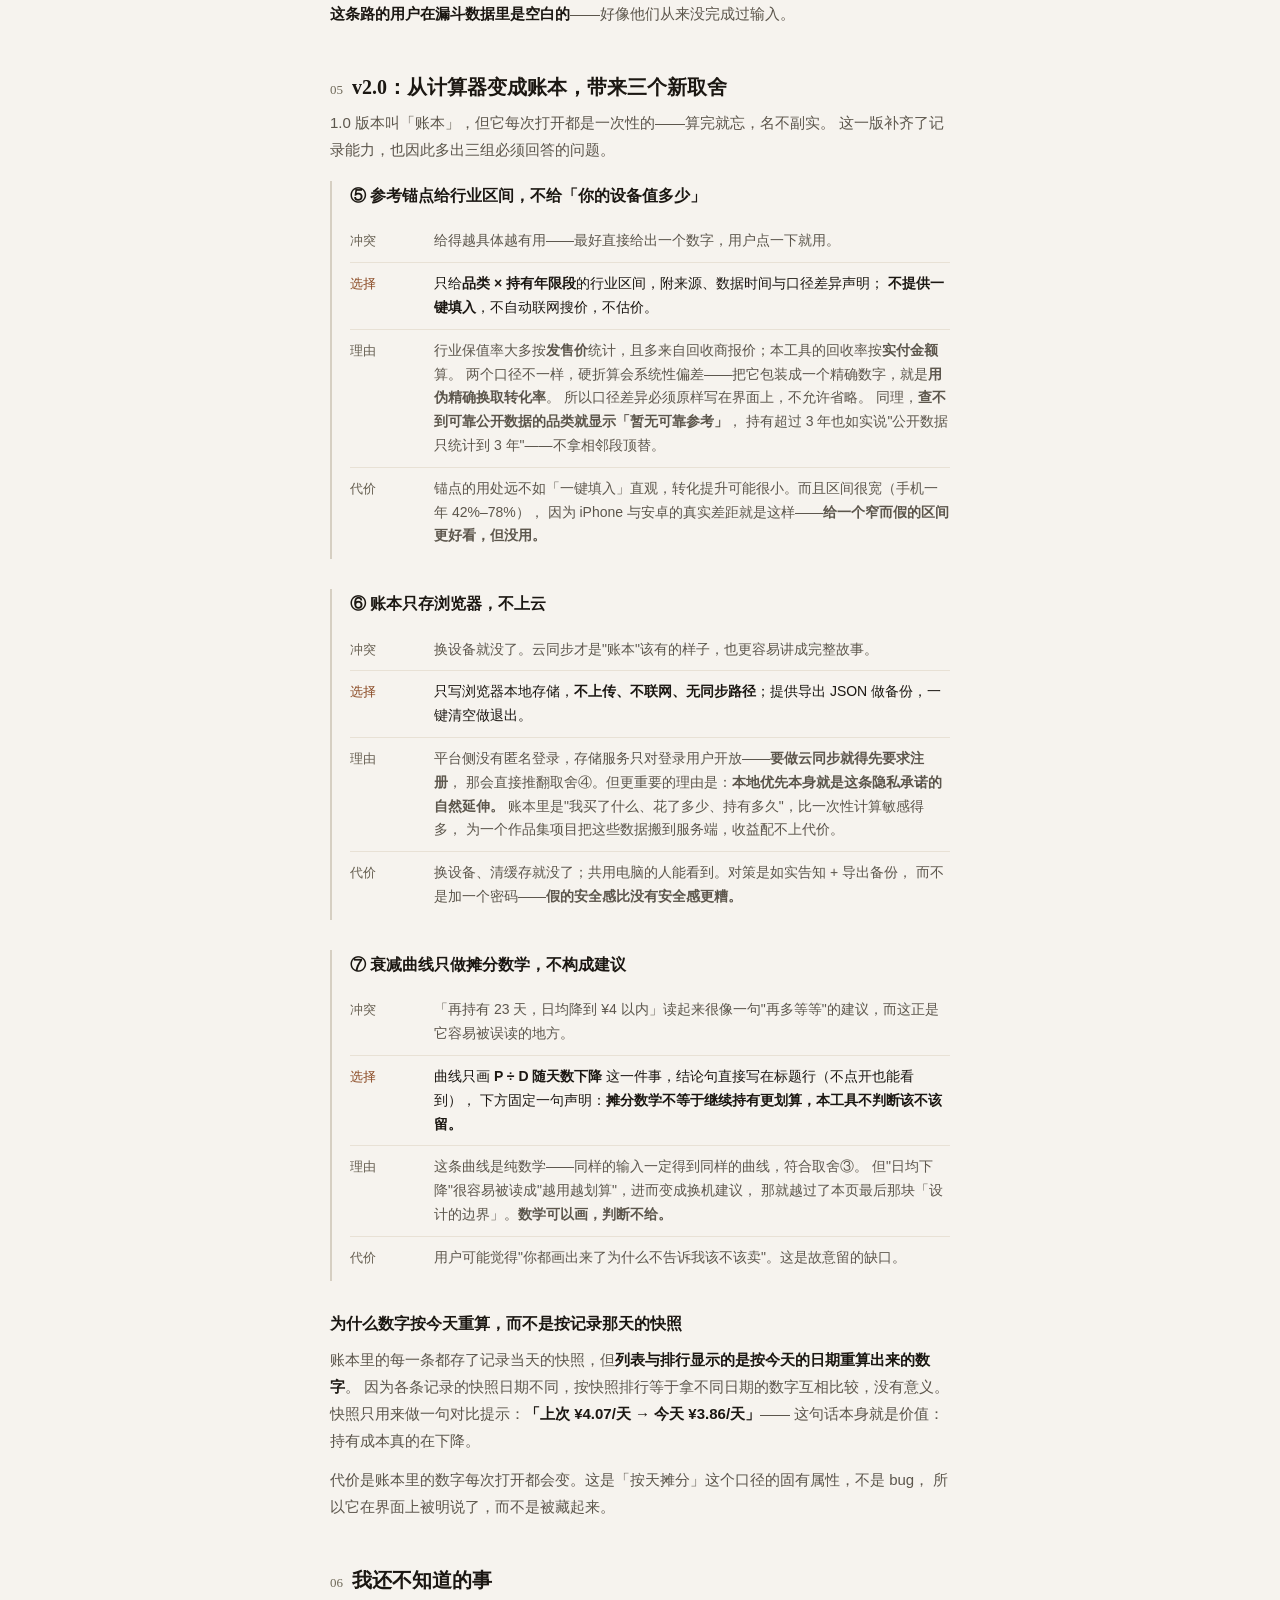
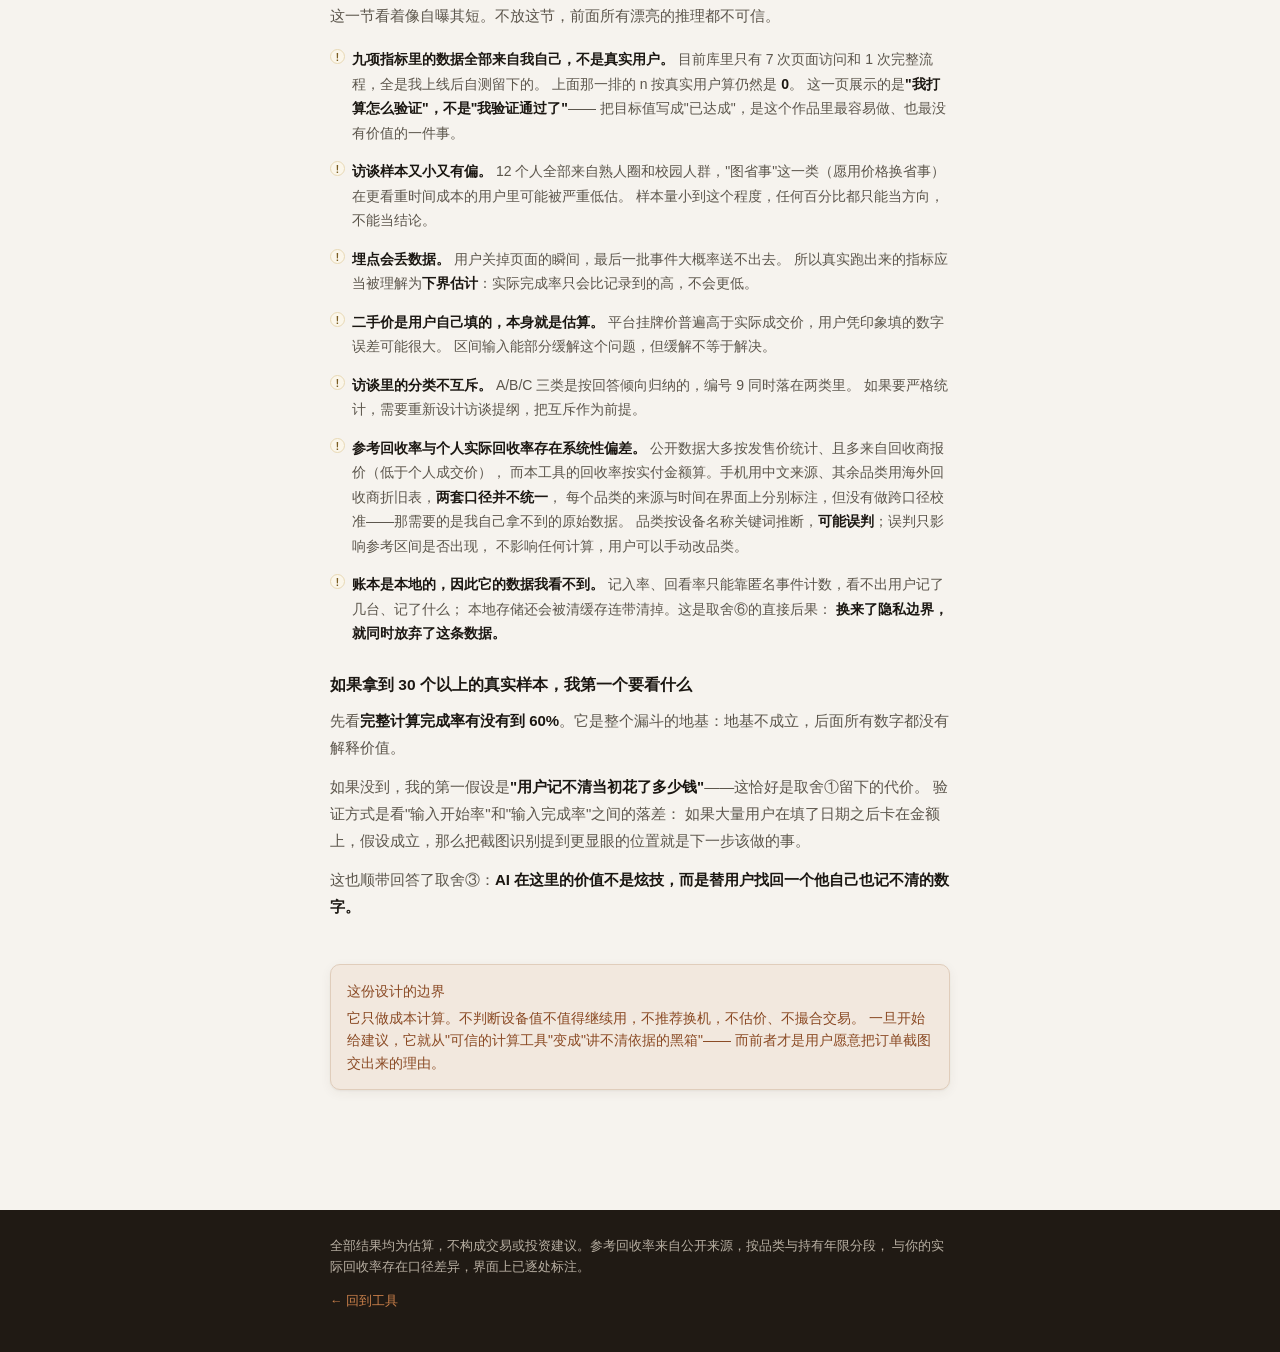
==== commit 51635e61: "v2.1 视觉升级与改版：墨与铜配色 + 结构重排 功能层与 v2.0 完全相同——计算逻辑、埋点白名单、隐私承诺、四组取舍与六项指标 一字未改。本版只动视觉与结构。  视觉层（墨与铜） - 色板由冷" ====
--- a/site/design.html
+++ b/site/design.html
@@ -5,15 +5,15 @@
 <meta name="viewport" content="width=device-width, initial-scale=1, viewport-fit=cover">
 <title>设计说明与取舍记录 — 持有成本账本</title>
 <meta name="description" content="12 人访谈的三类需求、四组关键取舍、九项指标口径，以及这份设计目前还不知道的事。">
-<meta name="theme-color" content="#FAFAF8">
+<meta name="theme-color" content="#F6F3EE">
 <link rel="icon" type="image/svg+xml" href="favicon.svg">
-<link rel="stylesheet" href="assets/css/styles.css?v=2.0.0">
+<link rel="stylesheet" href="assets/css/styles.css?v=2.1.0">
 </head>
 <body>
 
 <header class="topbar">
   <div class="topbar__inner">
-    <a class="brand" href="index.html">持有成本账本</a>
+    <a class="brand" href="index.html"><svg class="brand__mark" viewBox="0 0 20 20" aria-hidden="true" focusable="false"><rect width="20" height="20" rx="5" fill="#A65B2E"/><path d="M5.5 14.5L14.5 5.5" stroke="#F6F3EE" stroke-width="2" stroke-linecap="round"/></svg>持有成本账本</a>
     <nav class="nav" aria-label="主导航">
       <a class="nav__link" href="index.html">工具</a>
       <a class="nav__link nav__link--active" href="design.html" aria-current="page">设计说明</a>
--- a/site/assets/css/styles.css
+++ b/site/assets/css/styles.css
@@ -1,32 +1,37 @@
 /* ==========================================================================
    持有成本账本 — 样式表
-   原则：浅色中性背景 / 深灰近黑正文 / 单一低饱和强调色 / 圆角 6–8px
-        移动端优先 / 无渐变 / 无装饰插画 / 无光效
+   原则：暖纸底 / 暖墨正文 / 单一铜色强调 / 圆角 8–10px
+        移动端优先 / 无装饰渐变（刻度线由 repeating-gradient 生成，纯装饰不承载
+        数据含义）/ 无插画 / 无光效
    数字层级：主金额 > 百分比与日均 > 公式与说明
+   标题与主数字用宋体栈（--font-display，系统自带，零加载成本）：
+   「账本 / 年报」的出版物气质，是 v2.1 视觉升级的支点。
    ========================================================================== */
 
 :root {
-  /* 表面与文字 */
-  --bg:            #FAFAF8;
+  /* 表面与文字（v2.1 墨与铜：暖纸底 + 暖墨正文，去掉原来近乎无存在感的灰蓝） */
+  --bg:            #F6F3EE;
   --surface:       #FFFFFF;
-  --surface-sunken:#F3F3F0;
-  --border:        #E3E3DF;
-  --border-strong: #D0D0CB;
-
-  --text:          #1E1E1C;
-  --text-secondary:#585853;
-  /* muted ≈5.7:1 / faint ≈4.7:1，均过 WCAG AA 4.5:1；
-     说明性文字再小也必须可读——「估算值」「按 N 天摊分」是口径承诺的一部分 */
-  --text-muted:    #63635D;
-  --text-faint:    #70706A;
+  --surface-sunken:#EFEBE3;
+  --border:        #E8E1D5;
+  --border-strong: #D6CFC2;
+
+  --text:          #1B1712;
+  --text-secondary:#5C564C;
+  /* muted ≈5.6:1 / faint ≈4.9:1（纸底上实测），均过 WCAG AA 4.5:1；
+     说明性文字再小也必须可读——「估算值」「按 N 天摊分」是口径承诺的一部分。
+     色值经脚本逐组合校验（含下沉灰底 #EFEBE3 上的 4.53:1 最差组合）。 */
+  --text-muted:    #676052;
+  --text-faint:    #706A5A;
   /* 仅用于输入占位符等纯装饰场景，不承担语义 */
-  --text-placeholder:#A8A8A2;
-
-  /* 唯一低饱和强调色 */
-  --accent:        #3E6580;
-  --accent-dark:   #32536A;
-  --accent-tint:   #EDF2F5;
-  --accent-line:   #C3D2DC;
+  --text-placeholder:#A39C90;
+
+  /* 唯一强调色：铜。在纸底上 4.56:1（链接文字过 AA），
+     同时承担「账本的铜墨」这个品牌记忆点 */
+  --accent:        #A65B2E;
+  --accent-dark:   #8A4A24;
+  --accent-tint:   #F2E8DE;
+  --accent-line:   #E0CDBB;
 
   /* 状态色（低饱和，只用于提示与错误，不表达涨跌） */
   --warn-text:     #7A5C22;
@@ -37,20 +42,31 @@
   --error-line:    #E8CBC6;
 
   /* 尺寸 */
-  --radius:        7px;
-  --radius-sm:     6px;
+  --radius:        10px;
+  --radius-sm:     8px;
   --radius-pill:   999px;
 
   --measure:       660px;
   --gutter:        20px;
 
-  /* 字体 */
+  /* 白卡浮在纸底上的暖调阴影——不用纯黑，避免在暖纸上发脏 */
+  --shadow-card:   0 1px 2px rgba(62, 44, 26, 0.05), 0 3px 12px rgba(62, 44, 26, 0.06);
+
+  /* 字体：正文用系统无衬线栈；标题与主数字用宋体栈。
+     思源宋体（装了就有）/ 宋体 SC（macOS）/ SimSun（Windows 兜底）——
+     全部是系统字体，零网络加载，也不破坏「不引入依赖」的约束 */
   --font: -apple-system, BlinkMacSystemFont, "Segoe UI", "PingFang SC",
           "Hiragino Sans GB", "Microsoft YaHei", "Source Han Sans SC",
           "Noto Sans CJK SC", "Helvetica Neue", Arial, sans-serif;
+  --font-display: "Source Han Serif SC", "Source Han Serif CN", "Noto Serif SC",
+          "Songti SC", "STSong", "SimSun", serif;
   --font-mono: ui-monospace, SFMono-Regular, "SF Mono", Menlo, Consolas,
                "Liberation Mono", monospace;
 }
+
+/* 工具页（index.html）桌面双栏需要更宽的版心；design.html 不加 .app，
+   保持 660px 的阅读测量宽度 */
+body.app { --measure: 1040px; }
 
 /* --------------------------------------------------------------------------
    Reset
@@ -103,7 +119,7 @@
   position: sticky;
   top: 0;
   z-index: 20;
-  background: rgba(250, 250, 248, 0.92);
+  background: rgba(246, 243, 238, 0.92);
   backdrop-filter: saturate(160%) blur(8px);
   border-bottom: 1px solid var(--border);
 }
@@ -121,11 +137,21 @@
 }
 
 .brand {
+  display: inline-flex;
+  align-items: center;
+  gap: 9px;
   font-size: 15px;
   font-weight: 600;
   color: var(--text);
   letter-spacing: 0.01em;
   white-space: nowrap;
+}
+/* 品牌记号：铜色圆角方块 + 一条斜线（「把价格摊到每一天」的斜线母题） */
+.brand__mark {
+  width: 18px;
+  height: 18px;
+  flex: 0 0 auto;
+  display: block;
 }
 .brand:hover { text-decoration: none; color: var(--accent); }
 
@@ -178,7 +204,7 @@
   border: 1px solid var(--accent-line);
   border-radius: var(--radius);
   padding: 14px 16px;
-  box-shadow: 0 1px 3px rgba(30, 30, 28, 0.06);
+  box-shadow: var(--shadow-card);
 }
 .creator__head {
   display: flex;
@@ -221,16 +247,112 @@
 }
 
 .page__title {
-  font-size: 25px;
-  line-height: 1.35;
-  font-weight: 600;
-  letter-spacing: -0.01em;
+  font-family: var(--font-display);
+  font-size: 31px;
+  line-height: 1.3;
+  font-weight: 600;
+  letter-spacing: 0;
   margin-bottom: 8px;
 }
 
 .page__sub {
   color: var(--text-secondary);
   margin-bottom: 28px;
+}
+
+/* --------------------------------------------------------------------------
+   首屏双栏（v2.2）：左深色陈述卡 / 右表单列
+   深色元素只用在首屏这一处 hero 与页脚——与纸色主体形成「深浅交替」，
+   不是整站变黑。卡内的竖纹是账本格线的暗示（纯装饰，7% 透明）。
+   -------------------------------------------------------------------------- */
+
+.hero-grid {
+  display: grid;
+  grid-template-columns: minmax(0, 0.98fr) minmax(0, 1.02fr);
+  gap: 26px;
+  align-items: stretch;
+}
+
+.hero-pitch {
+  background-color: #201A14;
+  background-image: repeating-linear-gradient(
+    90deg, rgba(200, 127, 74, 0.08) 0 1px, transparent 1px 26px);
+  border-radius: 16px;
+  padding: 34px 32px 30px;
+  display: flex;
+  flex-direction: column;
+  gap: 16px;
+}
+.hero-pitch__kicker {
+  font-size: 11.5px;
+  font-weight: 600;
+  letter-spacing: 0.08em;
+  color: #C87F4A;      /* 亮铜：深底上 5.4:1，过 AA */
+}
+.hero-pitch .page__title {
+  color: #F2EDE5;      /* 纸白：14.8:1 */
+  font-size: clamp(28px, 6.5vw, 34px);
+  line-height: 1.28;
+  margin-bottom: 0;
+}
+.hero-pitch__sub {
+  font-size: 14.5px;
+  line-height: 1.75;
+  color: #B8AFA2;      /* 7.9:1 */
+}
+
+/* 示例读数：先把「输出长什么样」给访客看，再让他自己填 */
+.hero-demo {
+  margin-top: auto;    /* 推到卡片底部 */
+  padding-top: 22px;
+  border-top: 1px solid #3A322A;
+}
+.hero-demo__label {
+  font-size: 12px;
+  color: #B8AFA2;
+  margin-bottom: 6px;
+}
+.hero-demo__value {
+  font-family: var(--font-display);
+  font-size: 40px;
+  font-weight: 600;
+  line-height: 1.1;
+  color: #F2EDE5;
+  font-variant-numeric: tabular-nums;
+}
+.hero-demo__value .unit {
+  font-size: 14px;
+  font-weight: 400;
+  color: #B8AFA2;
+  margin-left: 5px;
+}
+.hero-demo__ticks {
+  height: 12px;
+  margin-top: 14px;
+  background-image:
+    repeating-linear-gradient(90deg, #C87F4A 0 2px, transparent 2px 90px),
+    repeating-linear-gradient(90deg, #4A423A 0 1px, transparent 1px 18px);
+  background-repeat: repeat-x;
+  background-size: auto 12px, auto 6px;
+  background-position: left bottom, left bottom;
+}
+.hero-pitch__hint {
+  font-size: 12px;
+  line-height: 1.6;
+  color: #B8AFA2;
+}
+
+.hero-form {
+  display: flex;
+  flex-direction: column;
+  gap: 14px;
+}
+.hero-form .ocr { margin-bottom: 0; }
+
+@media (max-width: 880px) {
+  .hero-grid { grid-template-columns: 1fr; gap: 16px; }
+  .hero-pitch { padding: 26px 22px 24px; border-radius: 14px; }
+  .hero-demo { margin-top: 0; }
 }
 
 /* 分区之间用发丝线与留白分隔，不做卡片嵌套 */
@@ -249,12 +371,14 @@
 }
 .reveal-in { animation: reveal-in .28s ease-out; }
 
+/* 分区标题做成铜色小标签（kicker）：三个分区都是流程节点，
+   用品牌色标出「现在走到哪一步」 */
 .section__title {
-  font-size: 13px;
+  font-size: 12.5px;
   font-weight: 600;
   letter-spacing: 0.08em;
   text-transform: uppercase;
-  color: var(--text-muted);
+  color: var(--accent);
   margin-bottom: 16px;
 }
 
@@ -268,6 +392,42 @@
    -------------------------------------------------------------------------- */
 
 .form { display: block; }
+
+/* 表单卡（v2.2）：输入区收进一张白卡，与左侧深色陈述卡成对 */
+.form-card {
+  background: var(--surface);
+  border: 1px solid var(--border);
+  border-radius: 14px;
+  padding: 24px 24px 18px;
+  box-shadow: var(--shadow-card);
+}
+.form-card .field:last-of-type { margin-bottom: 0; }
+.form-card__foot {
+  display: flex;
+  align-items: center;
+  justify-content: space-between;
+  gap: 10px;
+  flex-wrap: wrap;
+  margin-top: 16px;
+  padding-top: 14px;
+  border-top: 1px solid var(--border);
+}
+.form-card__hint {
+  font-size: 12px;
+  color: var(--text-faint);
+}
+.link-action {
+  border: 0;
+  background: none;
+  padding: 0;
+  font-family: inherit;
+  font-size: 12.5px;
+  color: var(--accent);
+  cursor: pointer;
+  text-decoration: underline;
+  text-underline-offset: 2px;
+}
+.link-action:hover { color: var(--accent-dark); }
 
 .field { margin-bottom: 22px; }
 
@@ -411,7 +571,7 @@
   background: var(--surface);
   color: var(--accent-dark);
   font-weight: 500;
-  box-shadow: 0 1px 2px rgba(0, 0, 0, 0.05);
+  box-shadow: 0 1px 2px rgba(62, 44, 26, 0.08);
 }
 
 /* --------------------------------------------------------------------------
@@ -470,6 +630,24 @@
    结果区
    -------------------------------------------------------------------------- */
 
+/* 读数面板（v2.2）：数字、刻度、曲线同装在一张白卡里——
+   「当前持有成本」成为一个完整的读数，而不是散落在纸面上的几段 */
+.reading-panel {
+  background: var(--surface);
+  border: 1px solid var(--border);
+  border-radius: 14px;
+  padding: 26px 26px 24px;
+  box-shadow: var(--shadow-card);
+}
+/* 面板内部不再嵌套投影（盒中盒会发脏），层级交给边框与分隔线 */
+.reading-panel .stats,
+.reading-panel .notice { box-shadow: none; }
+
+@media (max-width: 560px) {
+  .reading-panel { padding: 20px 18px 18px; border-radius: 12px; }
+  .form-card { padding: 20px 18px 16px; border-radius: 12px; }
+}
+
 /* 主数字：金额最大 */
 .result-hero {
   padding: 4px 0 20px;
@@ -480,15 +658,16 @@
   margin-bottom: 6px;
 }
 .result-hero__value {
-  font-size: 44px;
+  font-family: var(--font-display);
+  font-size: clamp(34px, 9.5vw, 56px);
   line-height: 1.1;
   font-weight: 600;
-  letter-spacing: -0.02em;
+  letter-spacing: -0.01em;
   font-variant-numeric: tabular-nums;
   color: var(--text);
 }
 .result-hero__value .unit {
-  font-size: 17px;
+  font-size: 18px;
   font-weight: 400;
   color: var(--text-muted);
   margin-left: 6px;
@@ -500,15 +679,30 @@
   margin-top: 8px;
 }
 
+/* 时间刻度线：「日均」的语义是「每天」，用一条刻度尺把它画出来。
+   纯装饰（aria-hidden），长度与密度均不对应真实数值——数据可视化仍然
+   只有下方那条真实的衰减曲线；这条线只承担「时间在走」的品牌符号角色。 */
+.result-hero__ticks {
+  height: 14px;
+  margin-top: 16px;
+  background-image:
+    repeating-linear-gradient(90deg, var(--accent) 0 2px, transparent 2px 90px),
+    repeating-linear-gradient(90deg, var(--accent-line) 0 1px, transparent 1px 18px);
+  background-repeat: repeat-x;
+  background-size: auto 14px, auto 7px;
+  background-position: left bottom, left bottom;
+}
+
 /* 分区 C（扣除残值后）是流程的终点与差异化价值所在，视觉权重要高于中间产物：
-   数字更大 + 左侧 2px accent 竖条（复用 design.html「竖线 = 关键」的既有语言）。
-   clamp 兜底移动端：区间形态（¥X – ¥Y）在窄屏缩到 34px 不溢出 */
+   数字更大 + 左侧 3px 铜色竖条（复用 design.html「竖线 = 关键」的既有语言）。
+   clamp 兜底移动端：区间形态（¥2,000 – ¥5,000，16+ 字符）在窄屏缩到
+   36px 仍不溢出（360px 屏可用宽 ≈320px，宋体数字 0.5em 宽，16 字符 ≈288px） */
 .result-hero--final {
-  border-left: 2px solid var(--accent);
+  border-left: 3px solid var(--accent);
   padding-left: 16px;
 }
 .result-hero--final .result-hero__value {
-  font-size: clamp(34px, 9vw, 52px);
+  font-size: clamp(36px, 10vw, 60px);
 }
 
 /* 次级指标 */
@@ -520,6 +714,7 @@
   border: 1px solid var(--border);
   border-radius: var(--radius);
   overflow: hidden;
+  box-shadow: var(--shadow-card);
 }
 .stats--three { grid-template-columns: repeat(3, minmax(0, 1fr)); }
 
@@ -560,6 +755,7 @@
   font-size: 14px;
   color: var(--text-secondary);
   line-height: 1.6;
+  box-shadow: var(--shadow-card);
 }
 .notice__title {
   font-weight: 500;
@@ -619,7 +815,7 @@
   transition: background .12s ease, border-color .12s ease;
 }
 .feedback-entry:hover {
-  background: #E4EBF0;
+  background: #E9DACB;
   border-color: var(--accent);
 }
 .feedback-entry__title {
@@ -736,6 +932,7 @@
   background: var(--surface);
   padding: 15px 16px;
   margin-bottom: 26px;
+  box-shadow: var(--shadow-card);
 }
 .ocr__head {
   display: flex;
@@ -878,7 +1075,7 @@
   align-items: flex-end;
   justify-content: center;
   padding: 0;
-  background: rgba(30, 30, 28, 0.32);
+  background: rgba(27, 23, 18, 0.32);
 }
 .feedback[hidden] { display: none; }
 
@@ -989,10 +1186,11 @@
   margin-bottom: 10px;
 }
 .doc__title {
-  font-size: 26px;
+  font-family: var(--font-display);
+  font-size: 30px;
   line-height: 1.35;
   font-weight: 600;
-  letter-spacing: -0.01em;
+  letter-spacing: 0;
   margin-bottom: 12px;
 }
 .doc__lead {
@@ -1004,9 +1202,10 @@
 .doc__section { margin-bottom: 44px; }
 
 .doc__h2 {
-  font-size: 19px;
-  font-weight: 600;
-  letter-spacing: -0.005em;
+  font-family: var(--font-display);
+  font-size: 20px;
+  font-weight: 600;
+  letter-spacing: 0;
   margin-bottom: 6px;
   display: flex;
   align-items: baseline;
@@ -1180,20 +1379,23 @@
 }
 .limit strong { color: var(--text); }
 
-/* 页脚 */
+/* 页脚：深色收尾，与首屏的深色陈述卡呼应（首尾深、中间纸色） */
 .footer {
-  border-top: 1px solid var(--border);
-  margin-top: 40px;
+  margin-top: 48px;
+  background: #201A14;
 }
 .footer__inner {
   max-width: var(--measure);
   margin: 0 auto;
-  padding: 22px var(--gutter) 40px;
+  padding: 26px var(--gutter) 42px;
   font-size: 12.5px;
-  color: var(--text-muted);
+  color: #B8AFA2;
   line-height: 1.7;
 }
 .footer__inner p + p { margin-top: 6px; }
+.footer strong { color: #F2EDE5; font-weight: 600; }
+.footer a { color: #C87F4A; }
+.footer a:hover { color: #E0A477; }
 .footer__links { margin-top: 12px; display: flex; gap: 14px; flex-wrap: wrap; }
 
 /* 视觉隐藏但可读屏 */
@@ -1247,18 +1449,36 @@
 }
 .save-row__note[hidden] { display: none; }
 
-/* 衰减曲线：内联 SVG，无图表库。
-   结论句在 <summary> 里，展开只是看形状 */
-.details--curve { margin-top: 18px; }
-.details--curve .details__summary { font-size: 14px; }
+/* 衰减曲线：内联 SVG，无图表库。v2.2 起常显（从折叠提到明面）——
+   它是本站唯一的真实图形资产，与读数面板形成「数字 + 形状」的组合 */
+.curve-block {
+  margin-top: 24px;
+  padding-top: 22px;
+  border-top: 1px solid var(--border);
+}
+.curve-block__title {
+  font-size: 15px;
+  font-weight: 600;
+  color: var(--text);
+  margin-bottom: 4px;
+}
+.curve-block__summary {
+  font-size: 13px;
+  line-height: 1.65;
+  color: var(--accent-dark);
+  margin-bottom: 10px;
+}
 
 .curve__svg {
   display: block;
   width: 100%;
+  max-width: 720px;    /* 面板变宽后限制图幅，避免轴标签被等比放得过大 */
   height: auto;
-  margin: 4px 0 12px;
-}
-.curve__grid line { stroke: var(--border); stroke-width: 1; }
+  margin: 4px auto 12px;
+}
+.curve__grid line { stroke: var(--border); stroke-width: 1; stroke-dasharray: 3 5; }
+/* 实线段的面积填充（v2.2）：把「已经走过」的部分画实 */
+.curve__area { fill: var(--accent); fill-opacity: 0.1; }
 .curve__labels text {
   fill: var(--text-muted);
   font-size: 11px;
@@ -1317,6 +1537,7 @@
   background: var(--surface);
   padding: 14px 16px;
   margin-bottom: 16px;
+  box-shadow: var(--shadow-card);
 }
 .rank__title {
   font-size: 14px;
@@ -1327,10 +1548,28 @@
 .rank__list { display: grid; gap: 8px; }
 .rank__item {
   display: grid;
-  grid-template-columns: 20px minmax(0, 1fr) auto;
-  align-items: baseline;
+  grid-template-columns: 20px minmax(0, 1fr) 96px auto;
+  align-items: center;
   gap: 10px;
   font-size: 14px;
+}
+/* 对比条（v2.2）：把「谁更贵」的相对关系画出来；宽度由 JS 按日均占比写入 */
+.rank__bar {
+  height: 6px;
+  border-radius: 3px;
+  background: var(--surface-sunken);
+  overflow: hidden;
+}
+.rank__bar i {
+  display: block;
+  height: 100%;
+  border-radius: 3px;
+  background: var(--accent);
+  opacity: 0.75;
+}
+@media (max-width: 559px) {
+  .rank__item { grid-template-columns: 20px minmax(0, 1fr) auto; }
+  .rank__bar { display: none; }
 }
 .rank__no {
   font-size: 12px;
@@ -1369,6 +1608,7 @@
   border: 1px solid var(--border);
   border-radius: var(--radius);
   overflow: hidden;
+  box-shadow: var(--shadow-card);
 }
 .history__row {
   background: var(--surface);
@@ -1436,6 +1676,8 @@
 @media (min-width: 560px) {
   .history__row { grid-template-columns: minmax(0, 1fr) auto auto; }
   .history__ops { grid-column: auto; }
+  /* 账页式数字列（v2.2）：桌面端日均数字右对齐成一列——账本的口径感 */
+  .history__nums { justify-items: end; text-align: right; }
 }
 
 .history__privacy {
